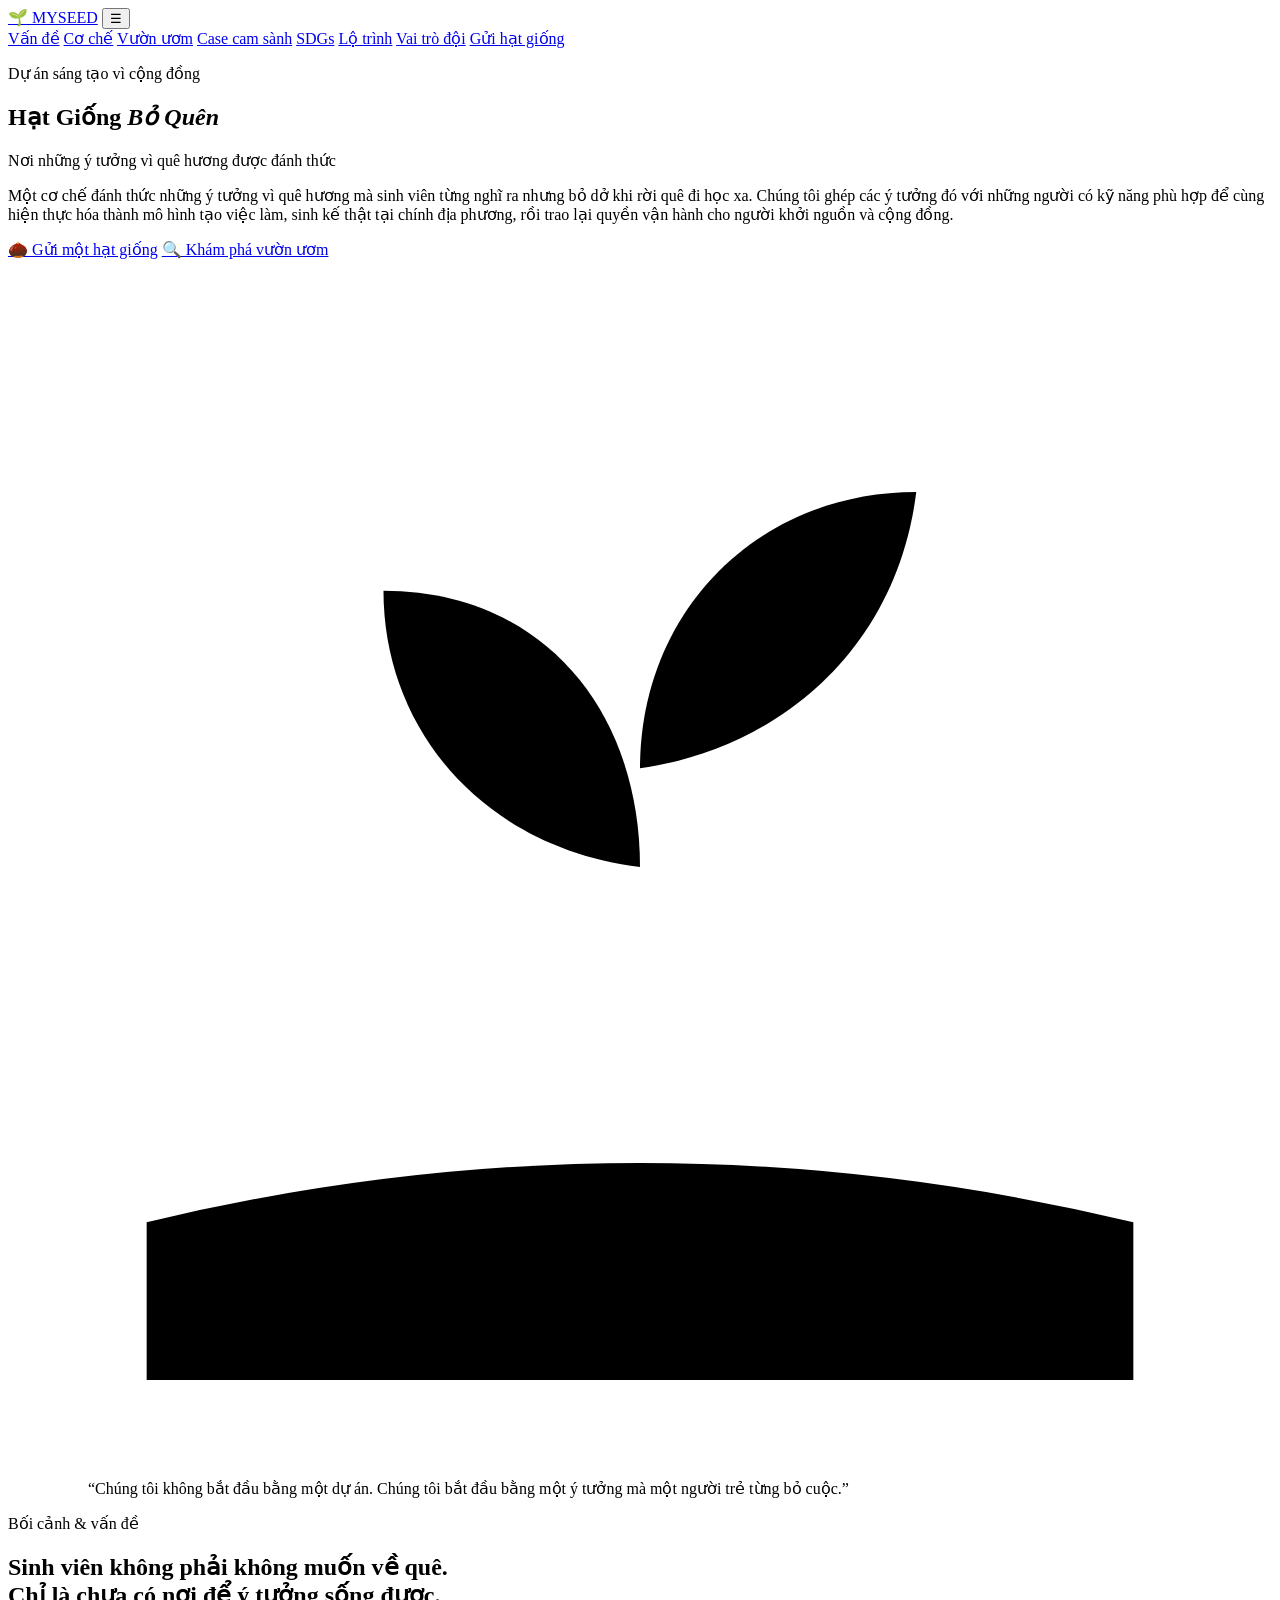
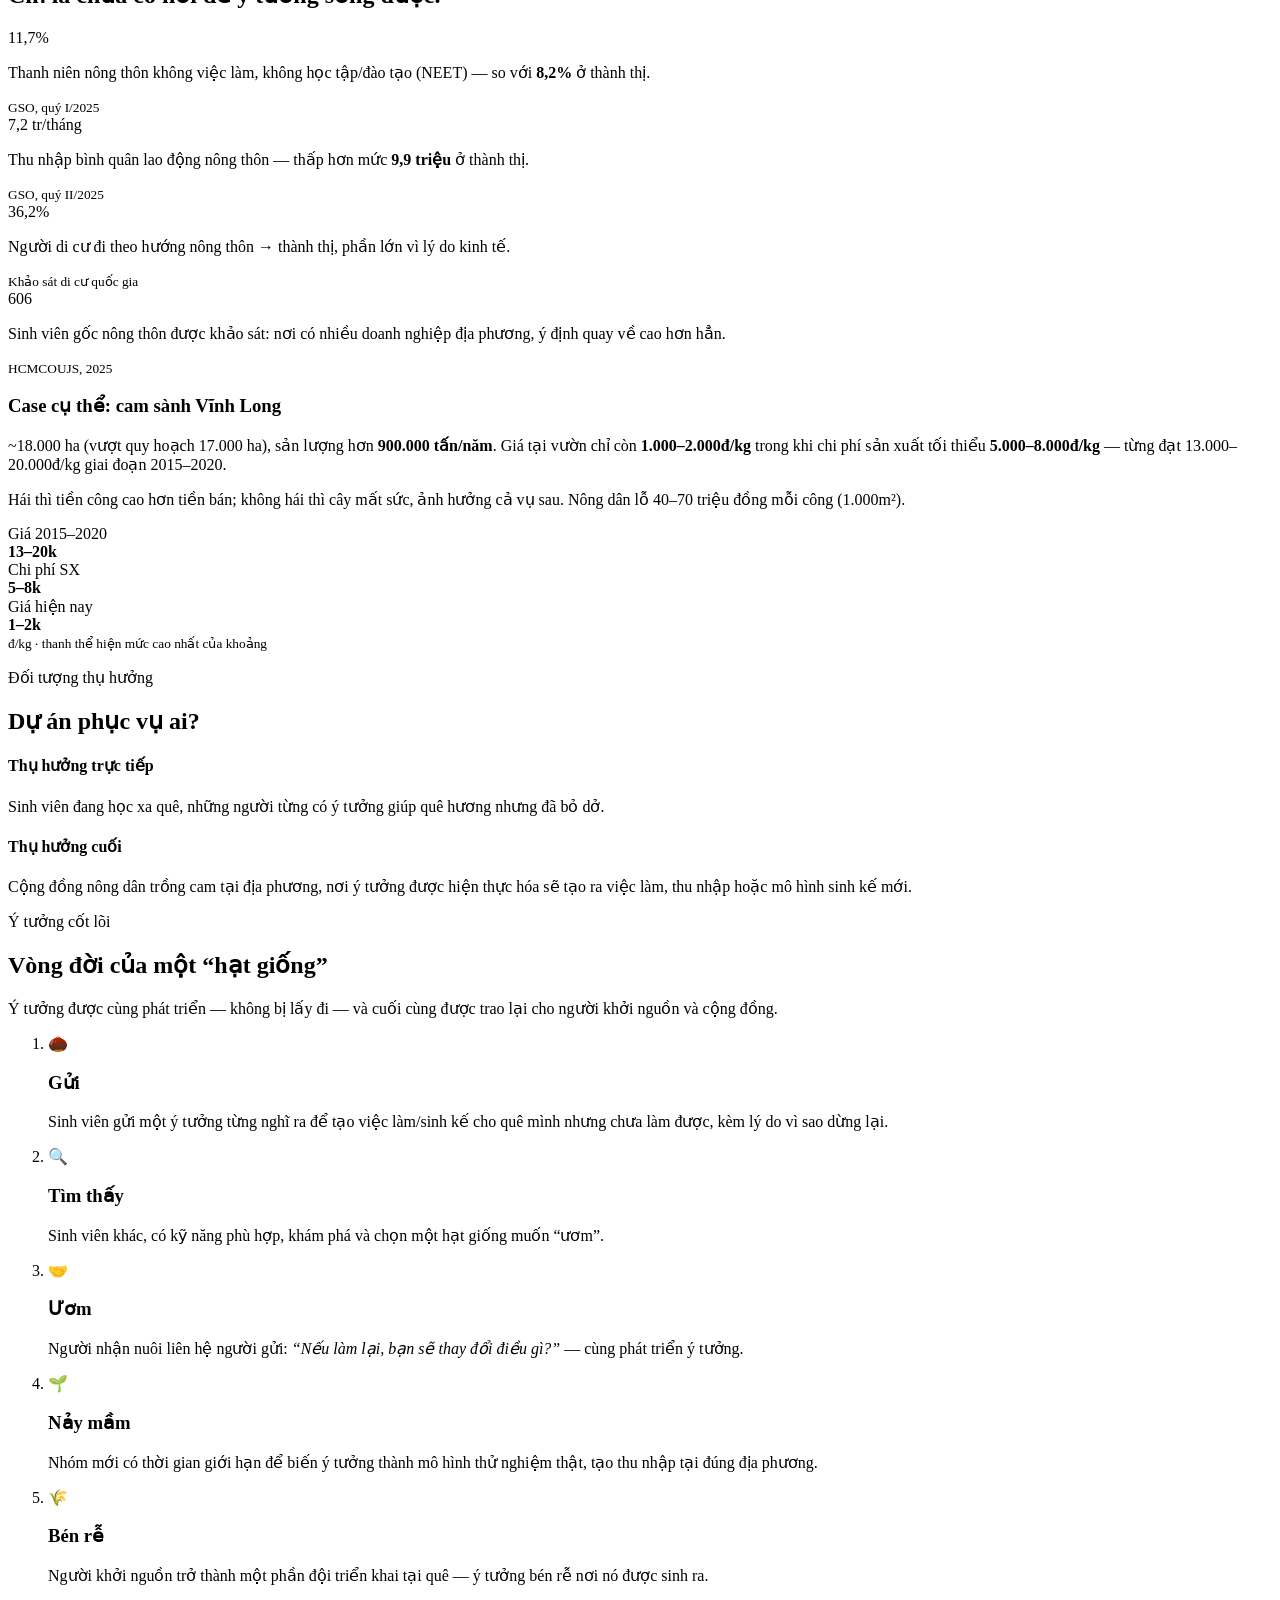
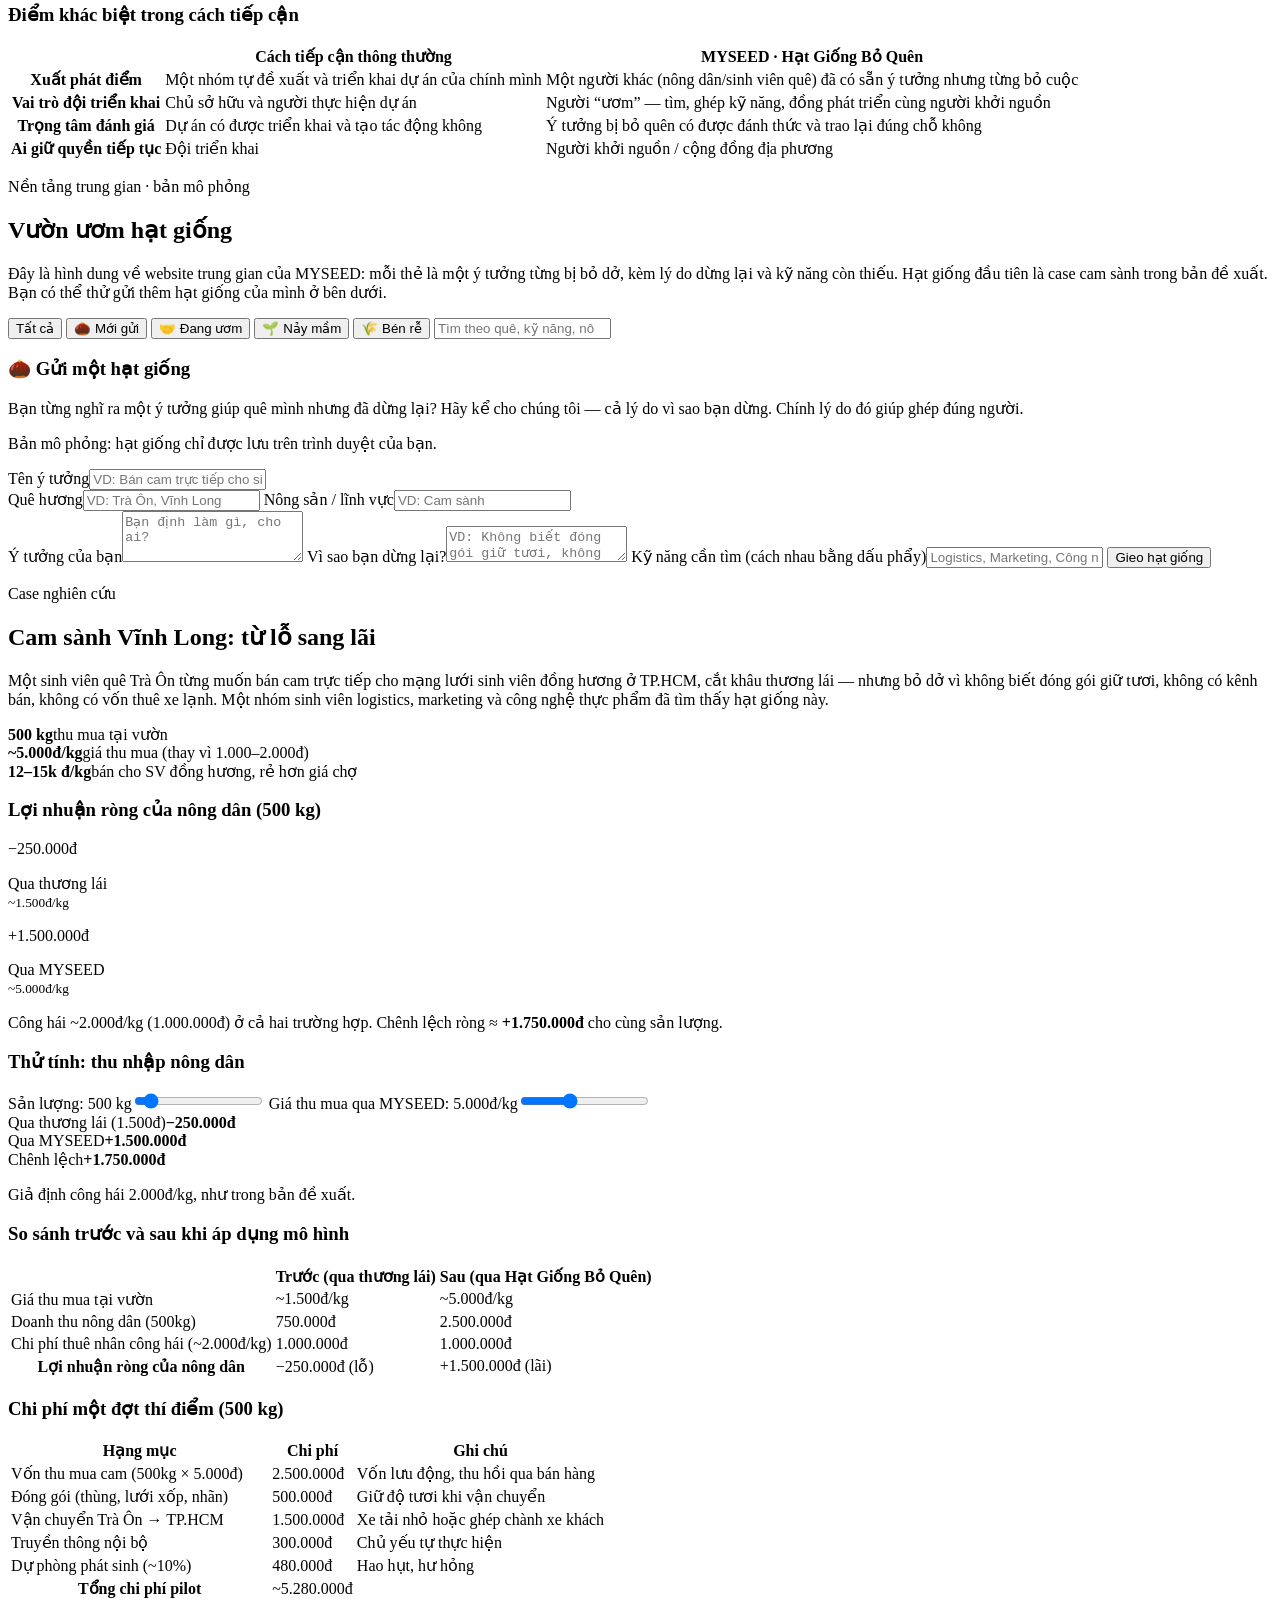
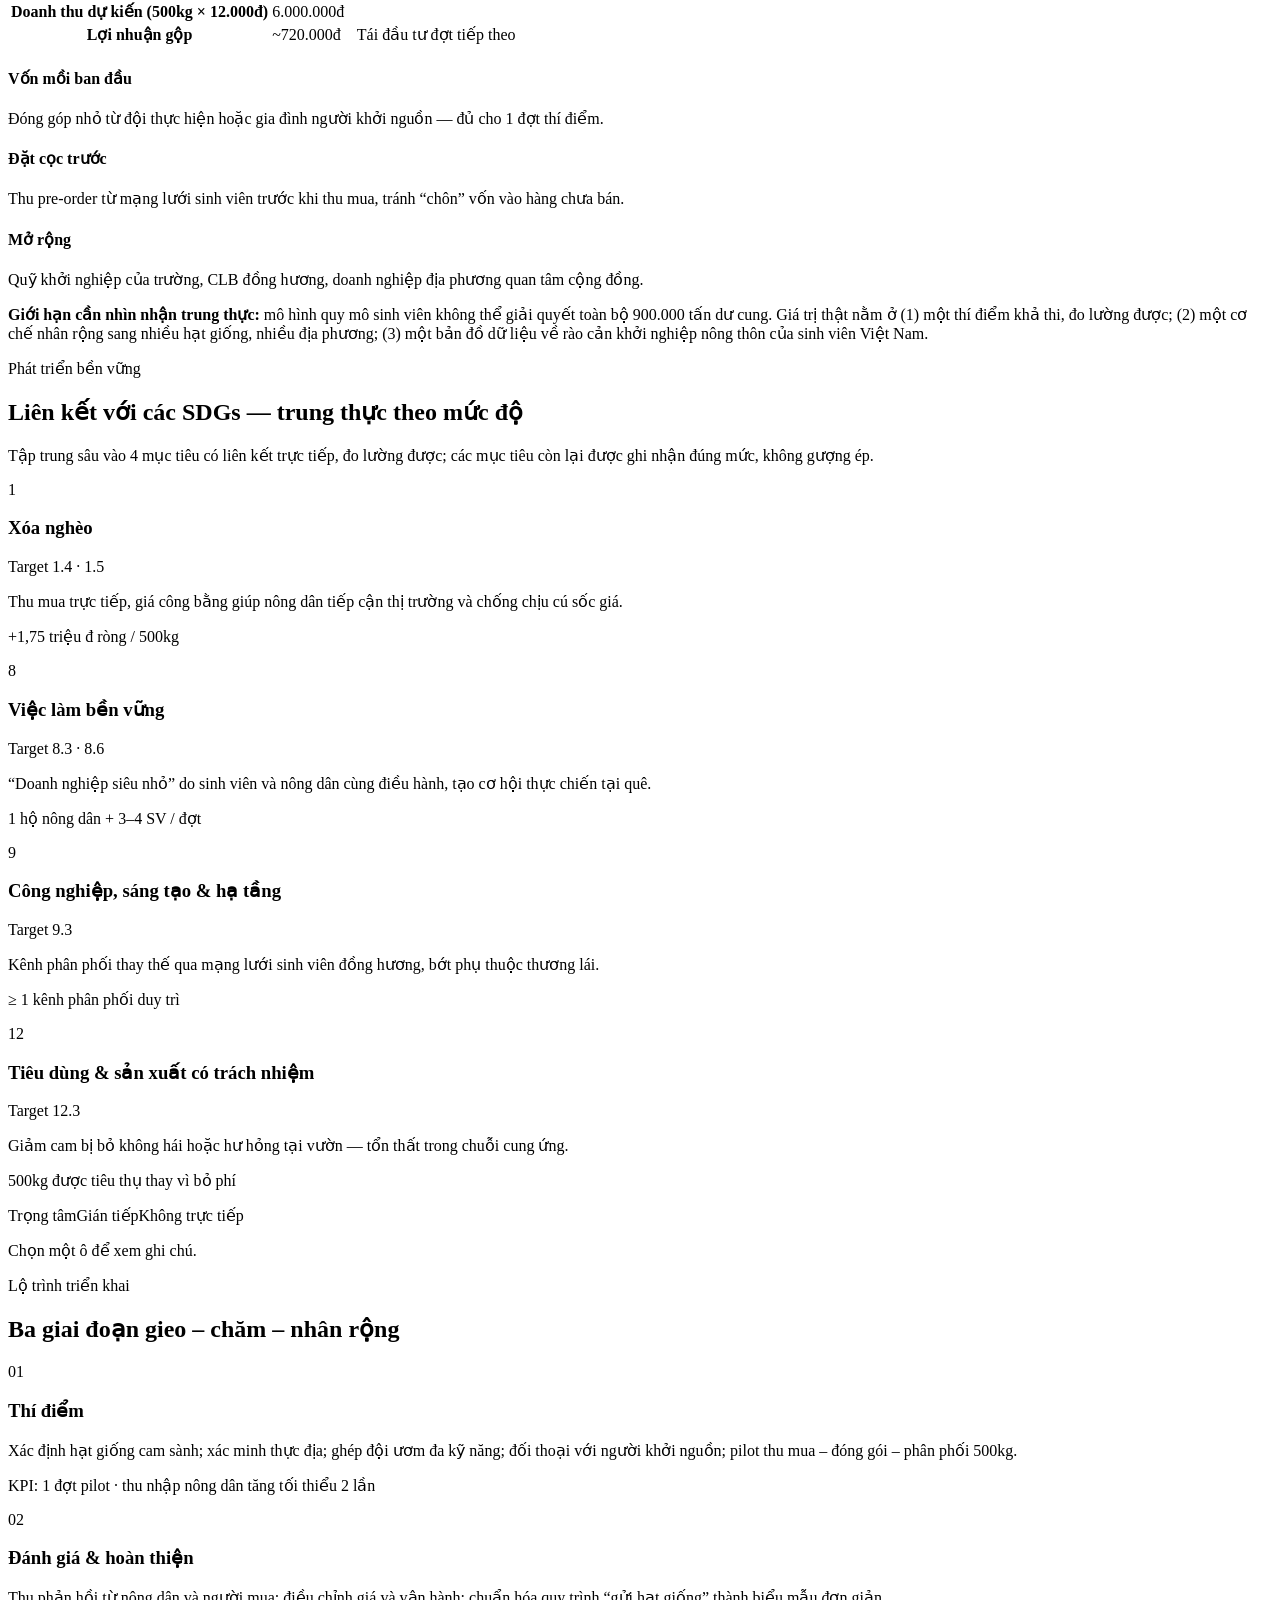
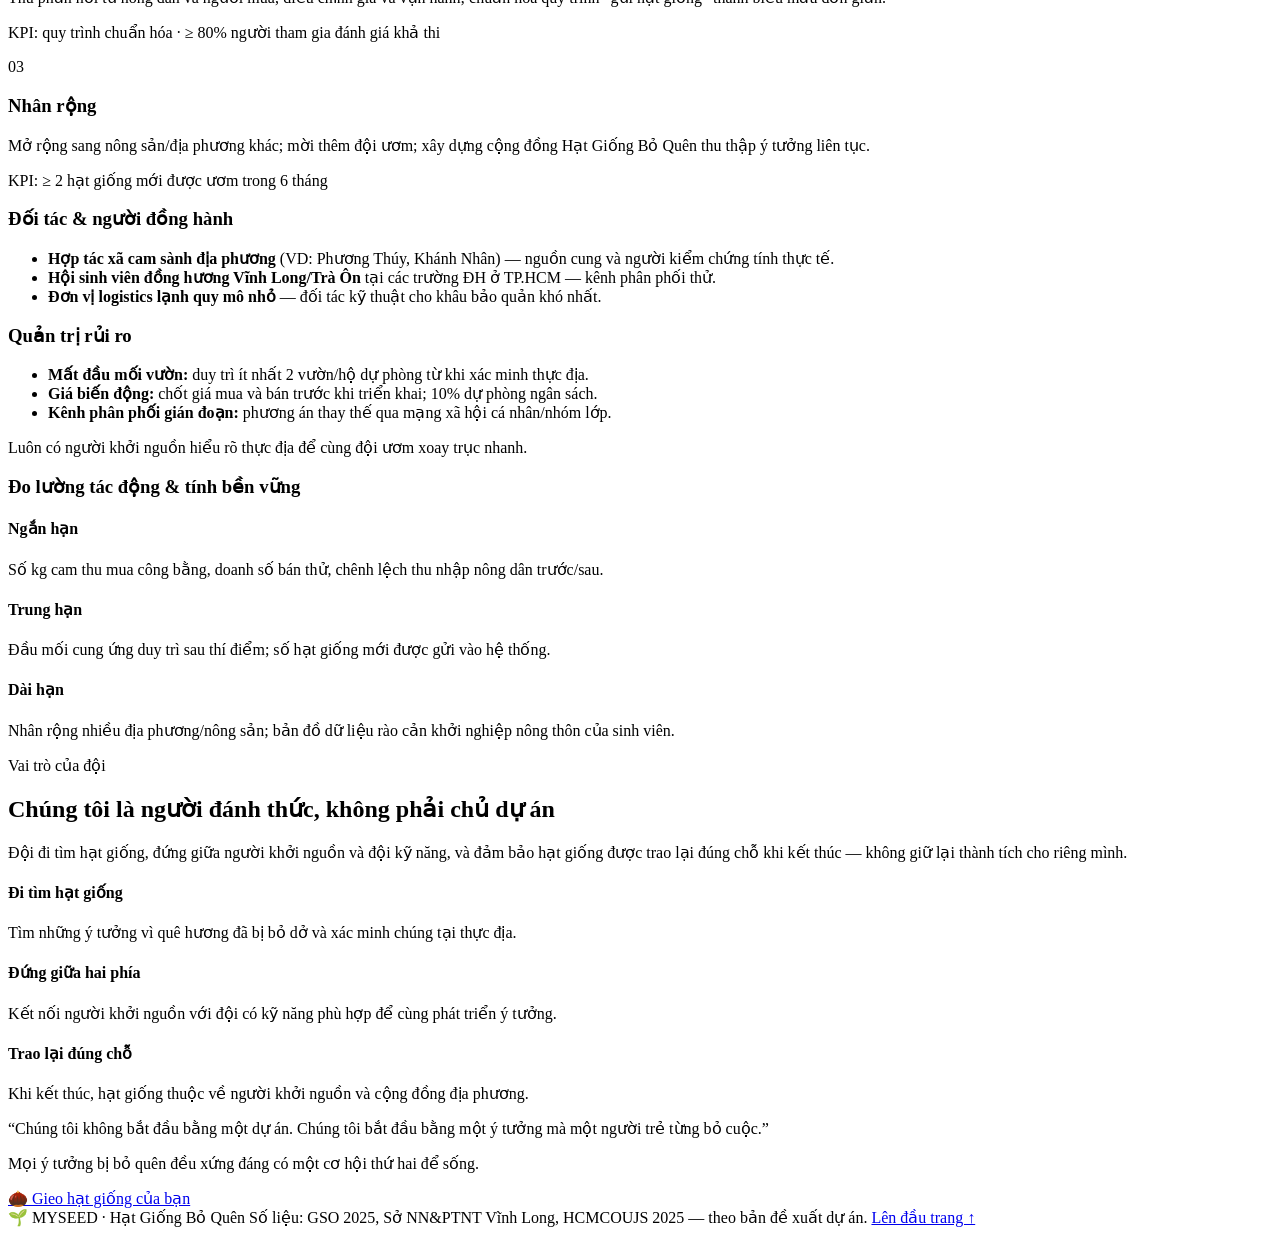
==== index.html @ 194cfb0e "Add files via upload" ====
<!doctype html>
<html lang="vi">
<head>
  <meta charset="utf-8">
  <meta name="viewport" content="width=device-width, initial-scale=1">
  <title>MYSEED · Hạt Giống Bỏ Quên</title>
  <meta name="description" content="MYSEED – Hạt Giống Bỏ Quên: nơi những ý tưởng vì quê hương bị bỏ dở được đánh thức, ghép với người có kỹ năng phù hợp và trao lại cho cộng đồng địa phương.">
  <meta property="og:title" content="MYSEED · Hạt Giống Bỏ Quên">
  <meta property="og:description" content="Nơi những ý tưởng vì quê hương được đánh thức.">
  <link rel="icon" href="data:image/svg+xml,<svg xmlns='http://www.w3.org/2000/svg' viewBox='0 0 100 100'><text y='.9em' font-size='90'>🌱</text></svg>">
  <link rel="preconnect" href="https://fonts.googleapis.com">
  <link rel="preconnect" href="https://fonts.gstatic.com" crossorigin>
  <link href="https://fonts.googleapis.com/css2?family=Be+Vietnam+Pro:wght@400;500;600;700&family=Lora:ital,wght@0,500;0,600;0,700;1,500&display=swap" rel="stylesheet">
  <link rel="stylesheet" href="assets/style.css">
</head>
<body>

<header class="nav" id="top">
  <div class="wrap nav-inner">
    <a class="brand" href="#top"><span class="brand-mark">🌱</span> MYSEED</a>
    <button class="nav-toggle" aria-label="Mở menu" aria-expanded="false">☰</button>
    <nav class="nav-links">
      <a href="#van-de">Vấn đề</a>
      <a href="#co-che">Cơ chế</a>
      <a href="#vuon-uom">Vườn ươm</a>
      <a href="#cam-sanh">Case cam sành</a>
      <a href="#sdgs">SDGs</a>
      <a href="#lo-trinh">Lộ trình</a>
      <a href="#doi-ngu">Vai trò đội</a>
      <a class="btn btn-sm" href="#gui-hat">Gửi hạt giống</a>
    </nav>
  </div>
</header>

<main>

<!-- HERO -->
<section class="hero">
  <div class="wrap hero-grid">
    <div>
      <p class="eyebrow">Dự án sáng tạo vì cộng đồng</p>
      <h1>Hạt Giống <em>Bỏ Quên</em></h1>
      <p class="tagline">Nơi những ý tưởng vì quê hương được đánh thức</p>
      <p class="lead">Một cơ chế đánh thức những ý tưởng vì quê hương mà sinh viên từng nghĩ ra nhưng bỏ dở khi rời quê đi học xa. Chúng tôi ghép các ý tưởng đó với những người có kỹ năng phù hợp để cùng hiện thực hóa thành mô hình tạo việc làm, sinh kế thật tại chính địa phương, rồi trao lại quyền vận hành cho người khởi nguồn và cộng đồng.</p>
      <div class="hero-cta">
        <a class="btn" href="#gui-hat">🌰 Gửi một hạt giống</a>
        <a class="btn btn-ghost" href="#vuon-uom">🔍 Khám phá vườn ươm</a>
      </div>
    </div>
    <figure class="hero-quote">
      <div class="sprout" aria-hidden="true">
        <svg viewBox="0 0 120 120"><path class="soil" d="M10 96 Q60 84 110 96 L110 112 L10 112Z"/><path class="stem" d="M60 94 C60 70 60 58 60 46"/><path class="leaf" d="M60 60 C44 58 34 46 34 32 C50 32 60 44 60 60Z"/><path class="leaf" d="M60 50 C74 48 86 38 88 22 C72 22 60 34 60 50Z"/><circle class="seed" cx="60" cy="100" r="5"/></svg>
      </div>
      <blockquote>“Chúng tôi không bắt đầu bằng một dự án. Chúng tôi bắt đầu bằng một ý tưởng mà một người trẻ từng bỏ cuộc.”</blockquote>
    </figure>
  </div>
</section>

<!-- PROBLEM -->
<section id="van-de" class="section">
  <div class="wrap">
    <p class="eyebrow">Bối cảnh & vấn đề</p>
    <h2>Sinh viên không phải không muốn về quê.<br>Chỉ là chưa có nơi để ý tưởng sống được.</h2>
    <div class="stats">
      <article class="stat">
        <div class="stat-num">11,7%</div>
        <p>Thanh niên nông thôn không việc làm, không học tập/đào tạo (NEET) — so với <b>8,2%</b> ở thành thị.</p>
        <small>GSO, quý I/2025</small>
      </article>
      <article class="stat">
        <div class="stat-num">7,2<span> tr/tháng</span></div>
        <p>Thu nhập bình quân lao động nông thôn — thấp hơn mức <b>9,9 triệu</b> ở thành thị.</p>
        <small>GSO, quý II/2025</small>
      </article>
      <article class="stat">
        <div class="stat-num">36,2%</div>
        <p>Người di cư đi theo hướng nông thôn → thành thị, phần lớn vì lý do kinh tế.</p>
        <small>Khảo sát di cư quốc gia</small>
      </article>
      <article class="stat">
        <div class="stat-num">606</div>
        <p>Sinh viên gốc nông thôn được khảo sát: nơi có nhiều doanh nghiệp địa phương, ý định quay về cao hơn hẳn.</p>
        <small>HCMCOUJS, 2025</small>
      </article>
    </div>

    <div class="callout">
      <div>
        <h3>Case cụ thể: cam sành Vĩnh Long</h3>
        <p>~18.000 ha (vượt quy hoạch 17.000 ha), sản lượng hơn <b>900.000 tấn/năm</b>. Giá tại vườn chỉ còn <b>1.000–2.000đ/kg</b> trong khi chi phí sản xuất tối thiểu <b>5.000–8.000đ/kg</b> — từng đạt 13.000–20.000đ/kg giai đoạn 2015–2020.</p>
        <p class="muted">Hái thì tiền công cao hơn tiền bán; không hái thì cây mất sức, ảnh hưởng cả vụ sau. Nông dân lỗ 40–70 triệu đồng mỗi công (1.000m²).</p>
      </div>
      <div class="price-bars" aria-label="So sánh giá bán và chi phí sản xuất cam sành">
        <div class="pb-row"><span>Giá 2015–2020</span><div class="pb-track"><i style="--w:100%" class="pb-good"></i></div><b>13–20k</b></div>
        <div class="pb-row"><span>Chi phí SX</span><div class="pb-track"><i style="--w:40%" class="pb-mid"></i></div><b>5–8k</b></div>
        <div class="pb-row"><span>Giá hiện nay</span><div class="pb-track"><i style="--w:10%" class="pb-bad"></i></div><b>1–2k</b></div>
        <small>đ/kg · thanh thể hiện mức cao nhất của khoảng</small>
      </div>
    </div>
  </div>
</section>

<!-- BENEFICIARIES -->
<section id="doi-tuong" class="section section-tight">
  <div class="wrap">
    <p class="eyebrow">Đối tượng thụ hưởng</p>
    <h2>Dự án phục vụ ai?</h2>
    <div class="two">
      <div class="mini"><h4>Thụ hưởng trực tiếp</h4><p>Sinh viên đang học xa quê, những người từng có ý tưởng giúp quê hương nhưng đã bỏ dở.</p></div>
      <div class="mini"><h4>Thụ hưởng cuối</h4><p>Cộng đồng nông dân trồng cam tại địa phương, nơi ý tưởng được hiện thực hóa sẽ tạo ra việc làm, thu nhập hoặc mô hình sinh kế mới.</p></div>
    </div>
  </div>
</section>

<!-- MECHANISM -->
<section id="co-che" class="section section-alt">
  <div class="wrap">
    <p class="eyebrow">Ý tưởng cốt lõi</p>
    <h2>Vòng đời của một “hạt giống”</h2>
    <p class="section-lead">Ý tưởng được cùng phát triển — không bị lấy đi — và cuối cùng được trao lại cho người khởi nguồn và cộng đồng.</p>
    <ol class="steps">
      <li><span class="step-ico">🌰</span><h3>Gửi</h3><p>Sinh viên gửi một ý tưởng từng nghĩ ra để tạo việc làm/sinh kế cho quê mình nhưng chưa làm được, kèm lý do vì sao dừng lại.</p></li>
      <li><span class="step-ico">🔍</span><h3>Tìm thấy</h3><p>Sinh viên khác, có kỹ năng phù hợp, khám phá và chọn một hạt giống muốn “ươm”.</p></li>
      <li><span class="step-ico">🤝</span><h3>Ươm</h3><p>Người nhận nuôi liên hệ người gửi: <i>“Nếu làm lại, bạn sẽ thay đổi điều gì?”</i> — cùng phát triển ý tưởng.</p></li>
      <li><span class="step-ico">🌱</span><h3>Nảy mầm</h3><p>Nhóm mới có thời gian giới hạn để biến ý tưởng thành mô hình thử nghiệm thật, tạo thu nhập tại đúng địa phương.</p></li>
      <li><span class="step-ico">🌾</span><h3>Bén rễ</h3><p>Người khởi nguồn trở thành một phần đội triển khai tại quê — ý tưởng bén rễ nơi nó được sinh ra.</p></li>
    </ol>

    <h3 class="sub">Điểm khác biệt trong cách tiếp cận</h3>
    <div class="table-wrap">
      <table class="compare">
        <thead><tr><th></th><th>Cách tiếp cận thông thường</th><th class="hl">MYSEED · Hạt Giống Bỏ Quên</th></tr></thead>
        <tbody>
          <tr><th>Xuất phát điểm</th><td>Một nhóm tự đề xuất và triển khai dự án của chính mình</td><td class="hl">Một người khác (nông dân/sinh viên quê) đã có sẵn ý tưởng nhưng từng bỏ cuộc</td></tr>
          <tr><th>Vai trò đội triển khai</th><td>Chủ sở hữu và người thực hiện dự án</td><td class="hl">Người “ươm” — tìm, ghép kỹ năng, đồng phát triển cùng người khởi nguồn</td></tr>
          <tr><th>Trọng tâm đánh giá</th><td>Dự án có được triển khai và tạo tác động không</td><td class="hl">Ý tưởng bị bỏ quên có được đánh thức và trao lại đúng chỗ không</td></tr>
          <tr><th>Ai giữ quyền tiếp tục</th><td>Đội triển khai</td><td class="hl">Người khởi nguồn / cộng đồng địa phương</td></tr>
        </tbody>
      </table>
    </div>
  </div>
</section>

<!-- SEED GARDEN (platform demo) -->
<section id="vuon-uom" class="section">
  <div class="wrap">
    <p class="eyebrow">Nền tảng trung gian · bản mô phỏng</p>
    <h2>Vườn ươm hạt giống</h2>
    <p class="section-lead">Đây là hình dung về website trung gian của MYSEED: mỗi thẻ là một ý tưởng từng bị bỏ dở, kèm lý do dừng lại và kỹ năng còn thiếu. Hạt giống đầu tiên là case cam sành trong bản đề xuất. Bạn có thể thử gửi thêm hạt giống của mình ở bên dưới.</p>

    <div class="filters" role="group" aria-label="Lọc theo giai đoạn">
      <button class="chip is-on" data-filter="all">Tất cả</button>
      <button class="chip" data-filter="gui">🌰 Mới gửi</button>
      <button class="chip" data-filter="uom">🤝 Đang ươm</button>
      <button class="chip" data-filter="nay-mam">🌱 Nảy mầm</button>
      <button class="chip" data-filter="ben-re">🌾 Bén rễ</button>
      <input class="search" type="search" placeholder="Tìm theo quê, kỹ năng, nông sản…" aria-label="Tìm hạt giống">
    </div>

    <div class="seed-grid" id="seedGrid" aria-live="polite"></div>
    <p class="empty" id="seedEmpty" hidden>Chưa có hạt giống nào khớp bộ lọc.</p>

    <div id="gui-hat" class="submit">
      <div class="submit-intro">
        <h3>🌰 Gửi một hạt giống</h3>
        <p>Bạn từng nghĩ ra một ý tưởng giúp quê mình nhưng đã dừng lại? Hãy kể cho chúng tôi — cả lý do vì sao bạn dừng. Chính lý do đó giúp ghép đúng người.</p>
        <p class="muted small">Bản mô phỏng: hạt giống chỉ được lưu trên trình duyệt của bạn.</p>
      </div>
      <form id="seedForm" class="form">
        <label>Tên ý tưởng<input name="title" required maxlength="80" placeholder="VD: Bán cam trực tiếp cho sinh viên đồng hương"></label>
        <div class="form-row">
          <label>Quê hương<input name="place" required maxlength="40" placeholder="VD: Trà Ôn, Vĩnh Long"></label>
          <label>Nông sản / lĩnh vực<input name="topic" maxlength="40" placeholder="VD: Cam sành"></label>
        </div>
        <label>Ý tưởng của bạn<textarea name="idea" required rows="3" maxlength="400" placeholder="Bạn định làm gì, cho ai?"></textarea></label>
        <label>Vì sao bạn dừng lại?<textarea name="why" required rows="2" maxlength="300" placeholder="VD: Không biết đóng gói giữ tươi, không có vốn thuê xe lạnh…"></textarea></label>
        <label>Kỹ năng cần tìm <span class="muted">(cách nhau bằng dấu phẩy)</span><input name="skills" maxlength="100" placeholder="Logistics, Marketing, Công nghệ thực phẩm"></label>
        <button class="btn" type="submit">Gieo hạt giống</button>
        <p class="form-msg" id="formMsg" role="status"></p>
      </form>
    </div>
  </div>
</section>

<!-- CASE STUDY -->
<section id="cam-sanh" class="section section-alt">
  <div class="wrap">
    <p class="eyebrow">Case nghiên cứu</p>
    <h2>Cam sành Vĩnh Long: từ lỗ sang lãi</h2>
    <p class="section-lead">Một sinh viên quê Trà Ôn từng muốn bán cam trực tiếp cho mạng lưới sinh viên đồng hương ở TP.HCM, cắt khâu thương lái — nhưng bỏ dở vì không biết đóng gói giữ tươi, không có kênh bán, không có vốn thuê xe lạnh. Một nhóm sinh viên logistics, marketing và công nghệ thực phẩm đã tìm thấy hạt giống này.</p>

    <div class="pilot-facts">
      <div><b>500 kg</b><span>thu mua tại vườn</span></div>
      <div><b>~5.000đ/kg</b><span>giá thu mua (thay vì 1.000–2.000đ)</span></div>
      <div><b>12–15k đ/kg</b><span>bán cho SV đồng hương, rẻ hơn giá chợ</span></div>
    </div>

    <div class="case-grid">
      <div class="card">
        <h3>Lợi nhuận ròng của nông dân (500 kg)</h3>
        <div class="bb">
          <div class="bb-col"><div class="bb-bar neg" style="--h:20%"><span>−250.000đ</span></div><p>Qua thương lái<br><small>~1.500đ/kg</small></p></div>
          <div class="bb-col"><div class="bb-bar pos" style="--h:82%"><span>+1.500.000đ</span></div><p>Qua MYSEED<br><small>~5.000đ/kg</small></p></div>
        </div>
        <p class="muted small">Công hái ~2.000đ/kg (1.000.000đ) ở cả hai trường hợp. Chênh lệch ròng ≈ <b>+1.750.000đ</b> cho cùng sản lượng.</p>
      </div>

      <div class="card calc">
        <h3>Thử tính: thu nhập nông dân</h3>
        <label><span>Sản lượng: <output id="kgOut">500</output> kg</span><input type="range" id="kg" min="100" max="5000" step="100" value="500"></label>
        <label><span>Giá thu mua qua MYSEED: <output id="priceOut">5.000</output>đ/kg</span><input type="range" id="price" min="2000" max="10000" step="500" value="5000"></label>
        <div class="calc-out">
          <div><span>Qua thương lái (1.500đ)</span><b id="resBefore">−250.000đ</b></div>
          <div><span>Qua MYSEED</span><b id="resAfter">+1.500.000đ</b></div>
          <div class="calc-diff"><span>Chênh lệch</span><b id="resDiff">+1.750.000đ</b></div>
        </div>
        <p class="muted small">Giả định công hái 2.000đ/kg, như trong bản đề xuất.</p>
      </div>
    </div>

    <h3 class="sub">So sánh trước và sau khi áp dụng mô hình</h3>
    <div class="table-wrap">
      <table class="costs">
        <thead><tr><th></th><th class="num">Trước (qua thương lái)</th><th class="num">Sau (qua Hạt Giống Bỏ Quên)</th></tr></thead>
        <tbody>
          <tr><td>Giá thu mua tại vườn</td><td class="num">~1.500đ/kg</td><td class="num">~5.000đ/kg</td></tr>
          <tr><td>Doanh thu nông dân (500kg)</td><td class="num">750.000đ</td><td class="num">2.500.000đ</td></tr>
          <tr><td>Chi phí thuê nhân công hái (~2.000đ/kg)</td><td class="num">1.000.000đ</td><td class="num">1.000.000đ</td></tr>
        </tbody>
        <tfoot><tr class="profit"><th>Lợi nhuận ròng của nông dân</th><td class="num neg-txt">−250.000đ (lỗ)</td><td class="num">+1.500.000đ (lãi)</td></tr></tfoot>
      </table>
    </div>

    <h3 class="sub">Chi phí một đợt thí điểm (500 kg)</h3>
    <div class="table-wrap">
      <table class="costs">
        <thead><tr><th>Hạng mục</th><th class="num">Chi phí</th><th>Ghi chú</th></tr></thead>
        <tbody>
          <tr><td>Vốn thu mua cam (500kg × 5.000đ)</td><td class="num">2.500.000đ</td><td>Vốn lưu động, thu hồi qua bán hàng</td></tr>
          <tr><td>Đóng gói (thùng, lưới xốp, nhãn)</td><td class="num">500.000đ</td><td>Giữ độ tươi khi vận chuyển</td></tr>
          <tr><td>Vận chuyển Trà Ôn → TP.HCM</td><td class="num">1.500.000đ</td><td>Xe tải nhỏ hoặc ghép chành xe khách</td></tr>
          <tr><td>Truyền thông nội bộ</td><td class="num">300.000đ</td><td>Chủ yếu tự thực hiện</td></tr>
          <tr><td>Dự phòng phát sinh (~10%)</td><td class="num">480.000đ</td><td>Hao hụt, hư hỏng</td></tr>
        </tbody>
        <tfoot>
          <tr><th>Tổng chi phí pilot</th><td class="num">~5.280.000đ</td><td></td></tr>
          <tr><th>Doanh thu dự kiến (500kg × 12.000đ)</th><td class="num">6.000.000đ</td><td></td></tr>
          <tr class="profit"><th>Lợi nhuận gộp</th><td class="num">~720.000đ</td><td>Tái đầu tư đợt tiếp theo</td></tr>
        </tfoot>
      </table>
    </div>

    <div class="three">
      <div class="mini"><h4>Vốn mồi ban đầu</h4><p>Đóng góp nhỏ từ đội thực hiện hoặc gia đình người khởi nguồn — đủ cho 1 đợt thí điểm.</p></div>
      <div class="mini"><h4>Đặt cọc trước</h4><p>Thu pre-order từ mạng lưới sinh viên trước khi thu mua, tránh “chôn” vốn vào hàng chưa bán.</p></div>
      <div class="mini"><h4>Mở rộng</h4><p>Quỹ khởi nghiệp của trường, CLB đồng hương, doanh nghiệp địa phương quan tâm cộng đồng.</p></div>
    </div>

    <p class="honest"><b>Giới hạn cần nhìn nhận trung thực:</b> mô hình quy mô sinh viên không thể giải quyết toàn bộ 900.000 tấn dư cung. Giá trị thật nằm ở (1) một thí điểm khả thi, đo lường được; (2) một cơ chế nhân rộng sang nhiều hạt giống, nhiều địa phương; (3) một bản đồ dữ liệu về rào cản khởi nghiệp nông thôn của sinh viên Việt Nam.</p>
  </div>
</section>

<!-- SDGs -->
<section id="sdgs" class="section">
  <div class="wrap">
    <p class="eyebrow">Phát triển bền vững</p>
    <h2>Liên kết với các SDGs — trung thực theo mức độ</h2>
    <p class="section-lead">Tập trung sâu vào 4 mục tiêu có liên kết trực tiếp, đo lường được; các mục tiêu còn lại được ghi nhận đúng mức, không gượng ép.</p>
    <div class="sdg-core">
      <article class="sdg-card" style="--c:#e5243b"><span class="sdg-no">1</span><h3>Xóa nghèo</h3><p class="tgt">Target 1.4 · 1.5</p><p>Thu mua trực tiếp, giá công bằng giúp nông dân tiếp cận thị trường và chống chịu cú sốc giá.</p><p class="kpi">+1,75 triệu đ ròng / 500kg</p></article>
      <article class="sdg-card" style="--c:#a21942"><span class="sdg-no">8</span><h3>Việc làm bền vững</h3><p class="tgt">Target 8.3 · 8.6</p><p>“Doanh nghiệp siêu nhỏ” do sinh viên và nông dân cùng điều hành, tạo cơ hội thực chiến tại quê.</p><p class="kpi">1 hộ nông dân + 3–4 SV / đợt</p></article>
      <article class="sdg-card" style="--c:#fd6925"><span class="sdg-no">9</span><h3>Công nghiệp, sáng tạo & hạ tầng</h3><p class="tgt">Target 9.3</p><p>Kênh phân phối thay thế qua mạng lưới sinh viên đồng hương, bớt phụ thuộc thương lái.</p><p class="kpi">≥ 1 kênh phân phối duy trì</p></article>
      <article class="sdg-card" style="--c:#bf8b2e"><span class="sdg-no">12</span><h3>Tiêu dùng & sản xuất có trách nhiệm</h3><p class="tgt">Target 12.3</p><p>Giảm cam bị bỏ không hái hoặc hư hỏng tại vườn — tổn thất trong chuỗi cung ứng.</p><p class="kpi">500kg được tiêu thụ thay vì bỏ phí</p></article>
    </div>
    <div class="sdg-legend"><span><i class="lv lv-core"></i>Trọng tâm</span><span><i class="lv lv-ind"></i>Gián tiếp</span><span><i class="lv lv-none"></i>Không trực tiếp</span></div>
    <div class="sdg-grid" id="sdgGrid"></div>
    <p class="sdg-note" id="sdgNote">Chọn một ô để xem ghi chú.</p>
  </div>
</section>

<!-- ROADMAP -->
<section id="lo-trinh" class="section section-alt">
  <div class="wrap">
    <p class="eyebrow">Lộ trình triển khai</p>
    <h2>Ba giai đoạn gieo – chăm – nhân rộng</h2>
    <div class="roadmap">
      <article class="phase"><span class="phase-no">01</span><h3>Thí điểm</h3><p>Xác định hạt giống cam sành; xác minh thực địa; ghép đội ươm đa kỹ năng; đối thoại với người khởi nguồn; pilot thu mua – đóng gói – phân phối 500kg.</p><p class="kpi">KPI: 1 đợt pilot · thu nhập nông dân tăng tối thiểu 2 lần</p></article>
      <article class="phase"><span class="phase-no">02</span><h3>Đánh giá & hoàn thiện</h3><p>Thu phản hồi từ nông dân và người mua; điều chỉnh giá và vận hành; chuẩn hóa quy trình “gửi hạt giống” thành biểu mẫu đơn giản.</p><p class="kpi">KPI: quy trình chuẩn hóa · ≥ 80% người tham gia đánh giá khả thi</p></article>
      <article class="phase"><span class="phase-no">03</span><h3>Nhân rộng</h3><p>Mở rộng sang nông sản/địa phương khác; mời thêm đội ươm; xây dựng cộng đồng Hạt Giống Bỏ Quên thu thập ý tưởng liên tục.</p><p class="kpi">KPI: ≥ 2 hạt giống mới được ươm trong 6 tháng</p></article>
    </div>

    <div class="two">
      <div>
        <h3 class="sub">Đối tác & người đồng hành</h3>
        <ul class="list">
          <li><b>Hợp tác xã cam sành địa phương</b> (VD: Phương Thúy, Khánh Nhân) — nguồn cung và người kiểm chứng tính thực tế.</li>
          <li><b>Hội sinh viên đồng hương Vĩnh Long/Trà Ôn</b> tại các trường ĐH ở TP.HCM — kênh phân phối thử.</li>
          <li><b>Đơn vị logistics lạnh quy mô nhỏ</b> — đối tác kỹ thuật cho khâu bảo quản khó nhất.</li>
        </ul>
      </div>
      <div>
        <h3 class="sub">Quản trị rủi ro</h3>
        <ul class="list">
          <li><b>Mất đầu mối vườn:</b> duy trì ít nhất 2 vườn/hộ dự phòng từ khi xác minh thực địa.</li>
          <li><b>Giá biến động:</b> chốt giá mua và bán trước khi triển khai; 10% dự phòng ngân sách.</li>
          <li><b>Kênh phân phối gián đoạn:</b> phương án thay thế qua mạng xã hội cá nhân/nhóm lớp.</li>
        </ul>
        <p class="muted small">Luôn có người khởi nguồn hiểu rõ thực địa để cùng đội ươm xoay trục nhanh.</p>
      </div>
    </div>

    <h3 class="sub">Đo lường tác động & tính bền vững</h3>
    <div class="three">
      <div class="mini"><h4>Ngắn hạn</h4><p>Số kg cam thu mua công bằng, doanh số bán thử, chênh lệch thu nhập nông dân trước/sau.</p></div>
      <div class="mini"><h4>Trung hạn</h4><p>Đầu mối cung ứng duy trì sau thí điểm; số hạt giống mới được gửi vào hệ thống.</p></div>
      <div class="mini"><h4>Dài hạn</h4><p>Nhân rộng nhiều địa phương/nông sản; bản đồ dữ liệu rào cản khởi nghiệp nông thôn của sinh viên.</p></div>
    </div>
  </div>
</section>

<!-- TEAM -->
<section id="doi-ngu" class="section">
  <div class="wrap">
    <p class="eyebrow">Vai trò của đội</p>
    <h2>Chúng tôi là người đánh thức, không phải chủ dự án</h2>
    <p class="section-lead">Đội đi tìm hạt giống, đứng giữa người khởi nguồn và đội kỹ năng, và đảm bảo hạt giống được trao lại đúng chỗ khi kết thúc — không giữ lại thành tích cho riêng mình.</p>
    <div class="three">
      <div class="mini"><h4>Đi tìm hạt giống</h4><p>Tìm những ý tưởng vì quê hương đã bị bỏ dở và xác minh chúng tại thực địa.</p></div>
      <div class="mini"><h4>Đứng giữa hai phía</h4><p>Kết nối người khởi nguồn với đội có kỹ năng phù hợp để cùng phát triển ý tưởng.</p></div>
      <div class="mini"><h4>Trao lại đúng chỗ</h4><p>Khi kết thúc, hạt giống thuộc về người khởi nguồn và cộng đồng địa phương.</p></div>
    </div>
  </div>
</section>

<section class="closing">
  <div class="wrap">
    <p class="closing-quote">“Chúng tôi không bắt đầu bằng một dự án. Chúng tôi bắt đầu bằng một ý tưởng mà một người trẻ từng bỏ cuộc.”</p>
    <p class="closing-sub">Mọi ý tưởng bị bỏ quên đều xứng đáng có một cơ hội thứ hai để sống.</p>
    <a class="btn btn-light" href="#gui-hat">🌰 Gieo hạt giống của bạn</a>
  </div>
</section>

</main>

<footer class="footer">
  <div class="wrap footer-inner">
    <span>🌱 MYSEED · Hạt Giống Bỏ Quên</span>
    <span class="muted">Số liệu: GSO 2025, Sở NN&PTNT Vĩnh Long, HCMCOUJS 2025 — theo bản đề xuất dự án.</span>
    <a href="#top">Lên đầu trang ↑</a>
  </div>
</footer>

<script src="assets/script.js"></script>
</body>
</html>
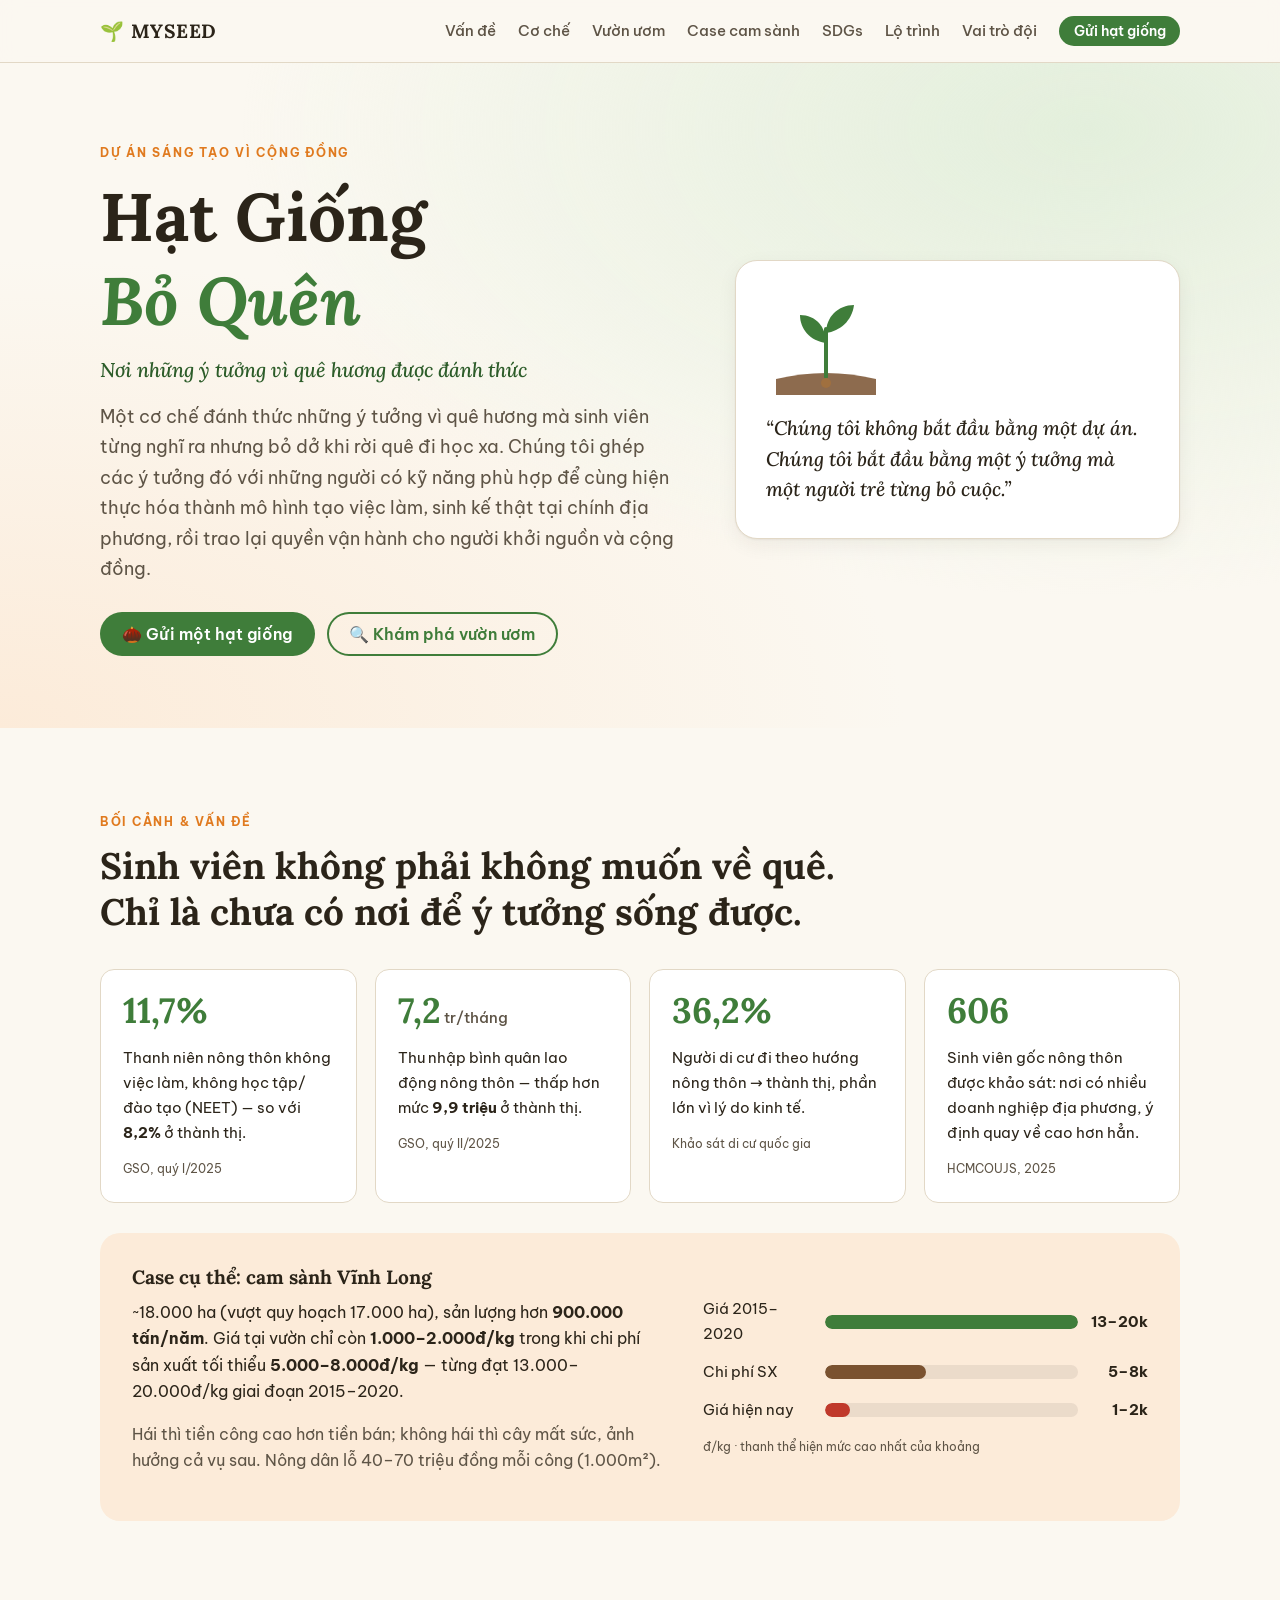
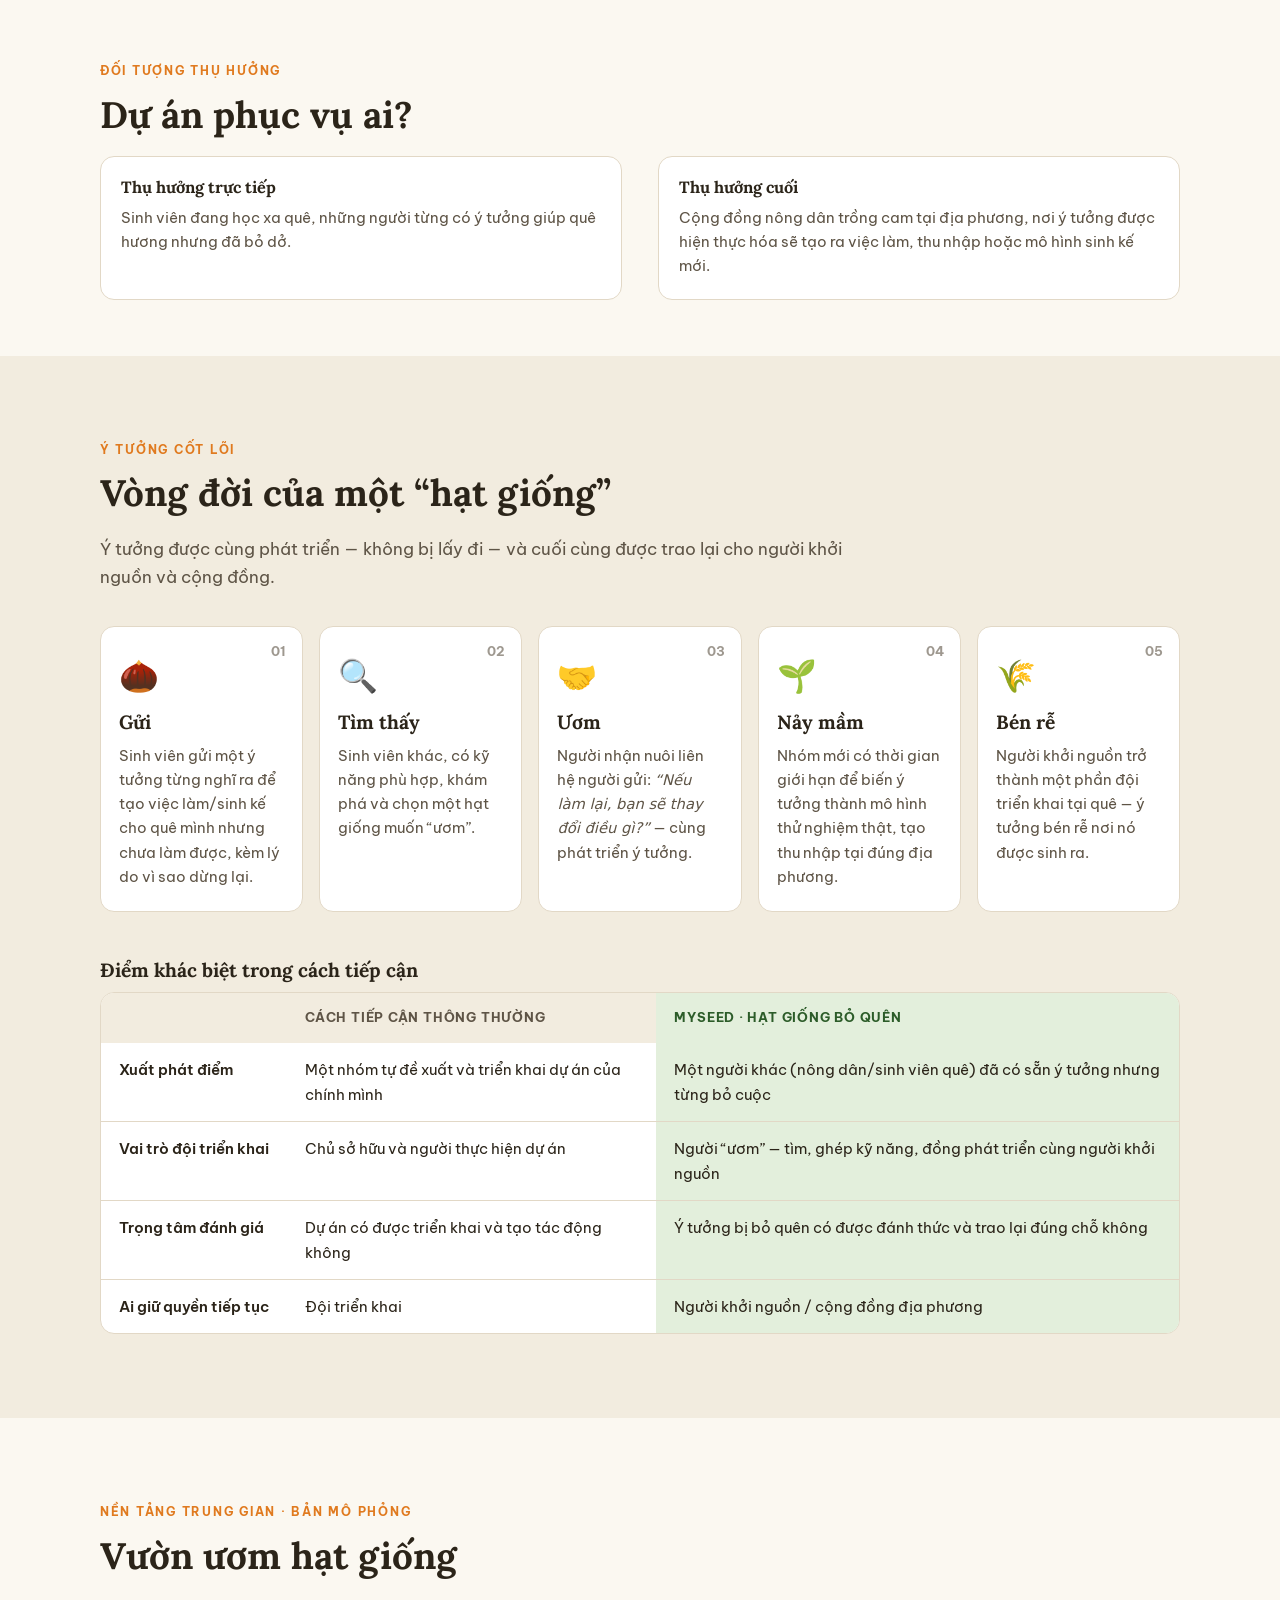
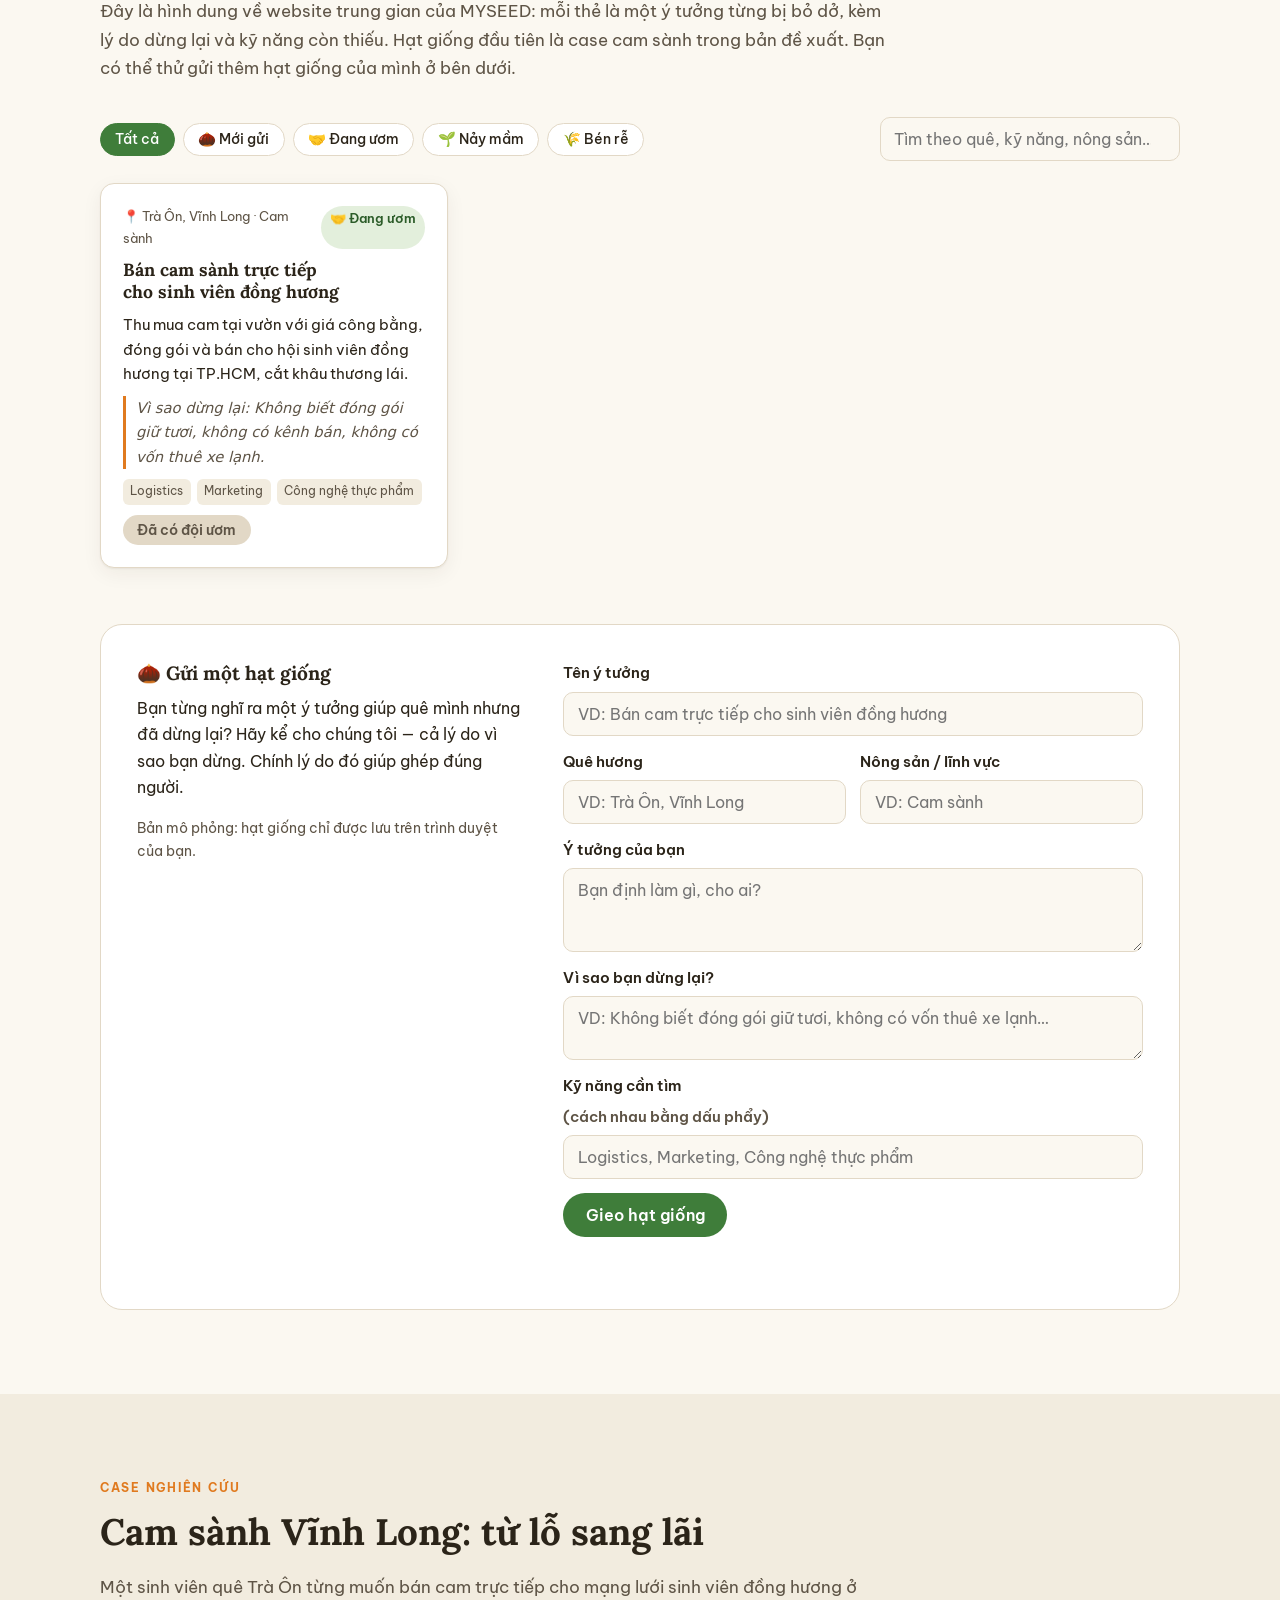
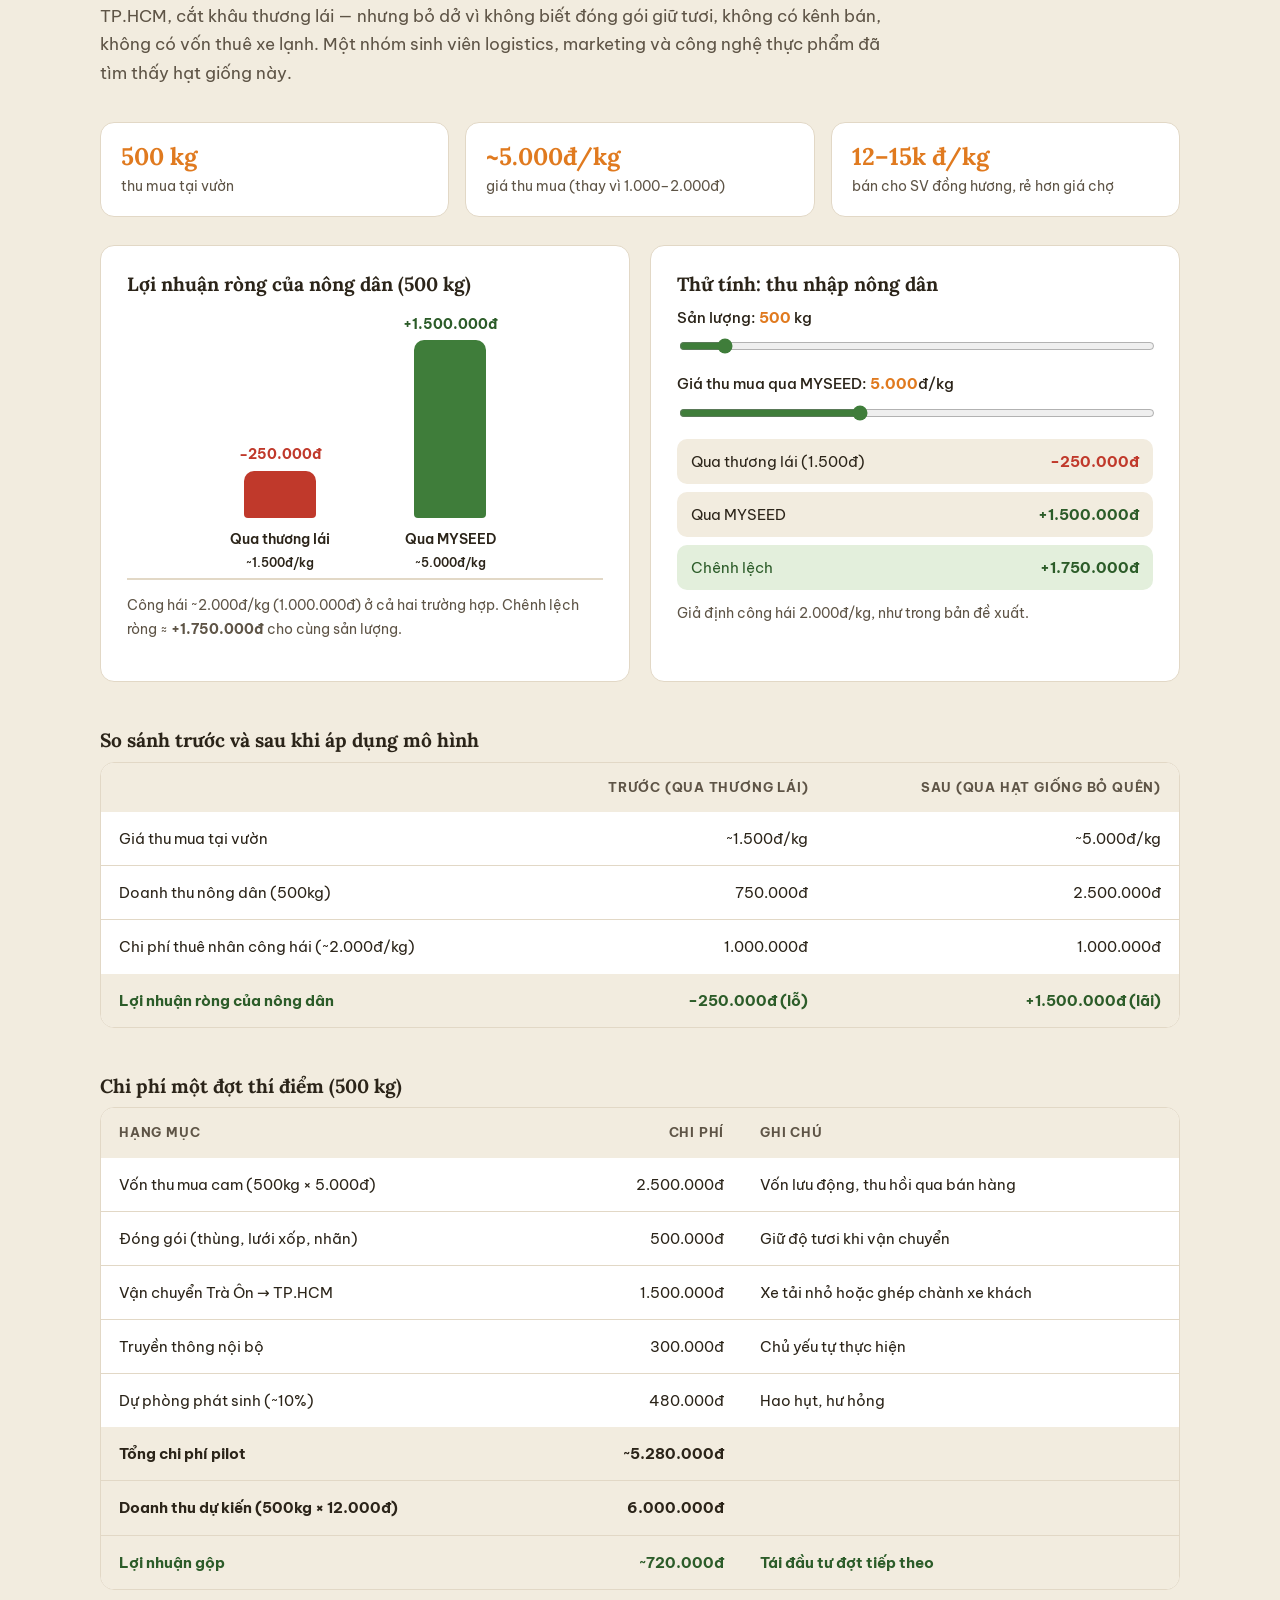
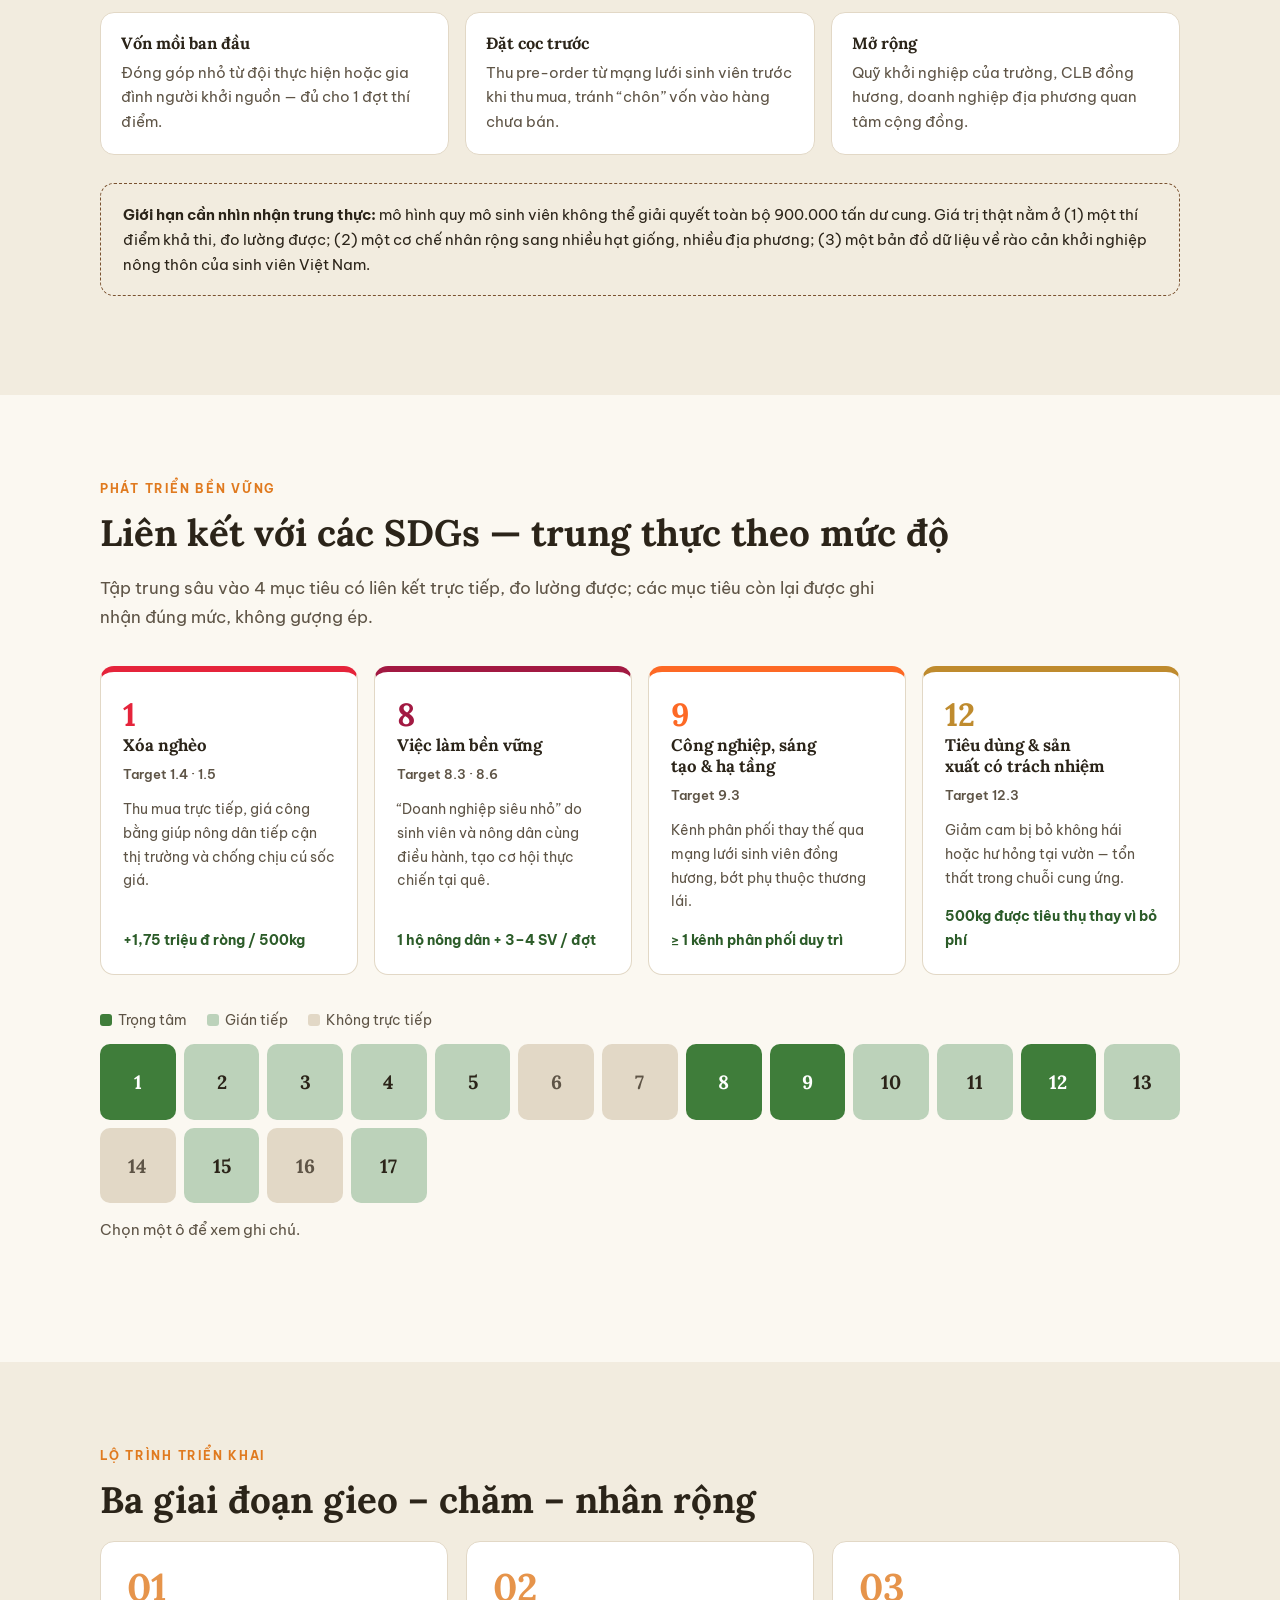
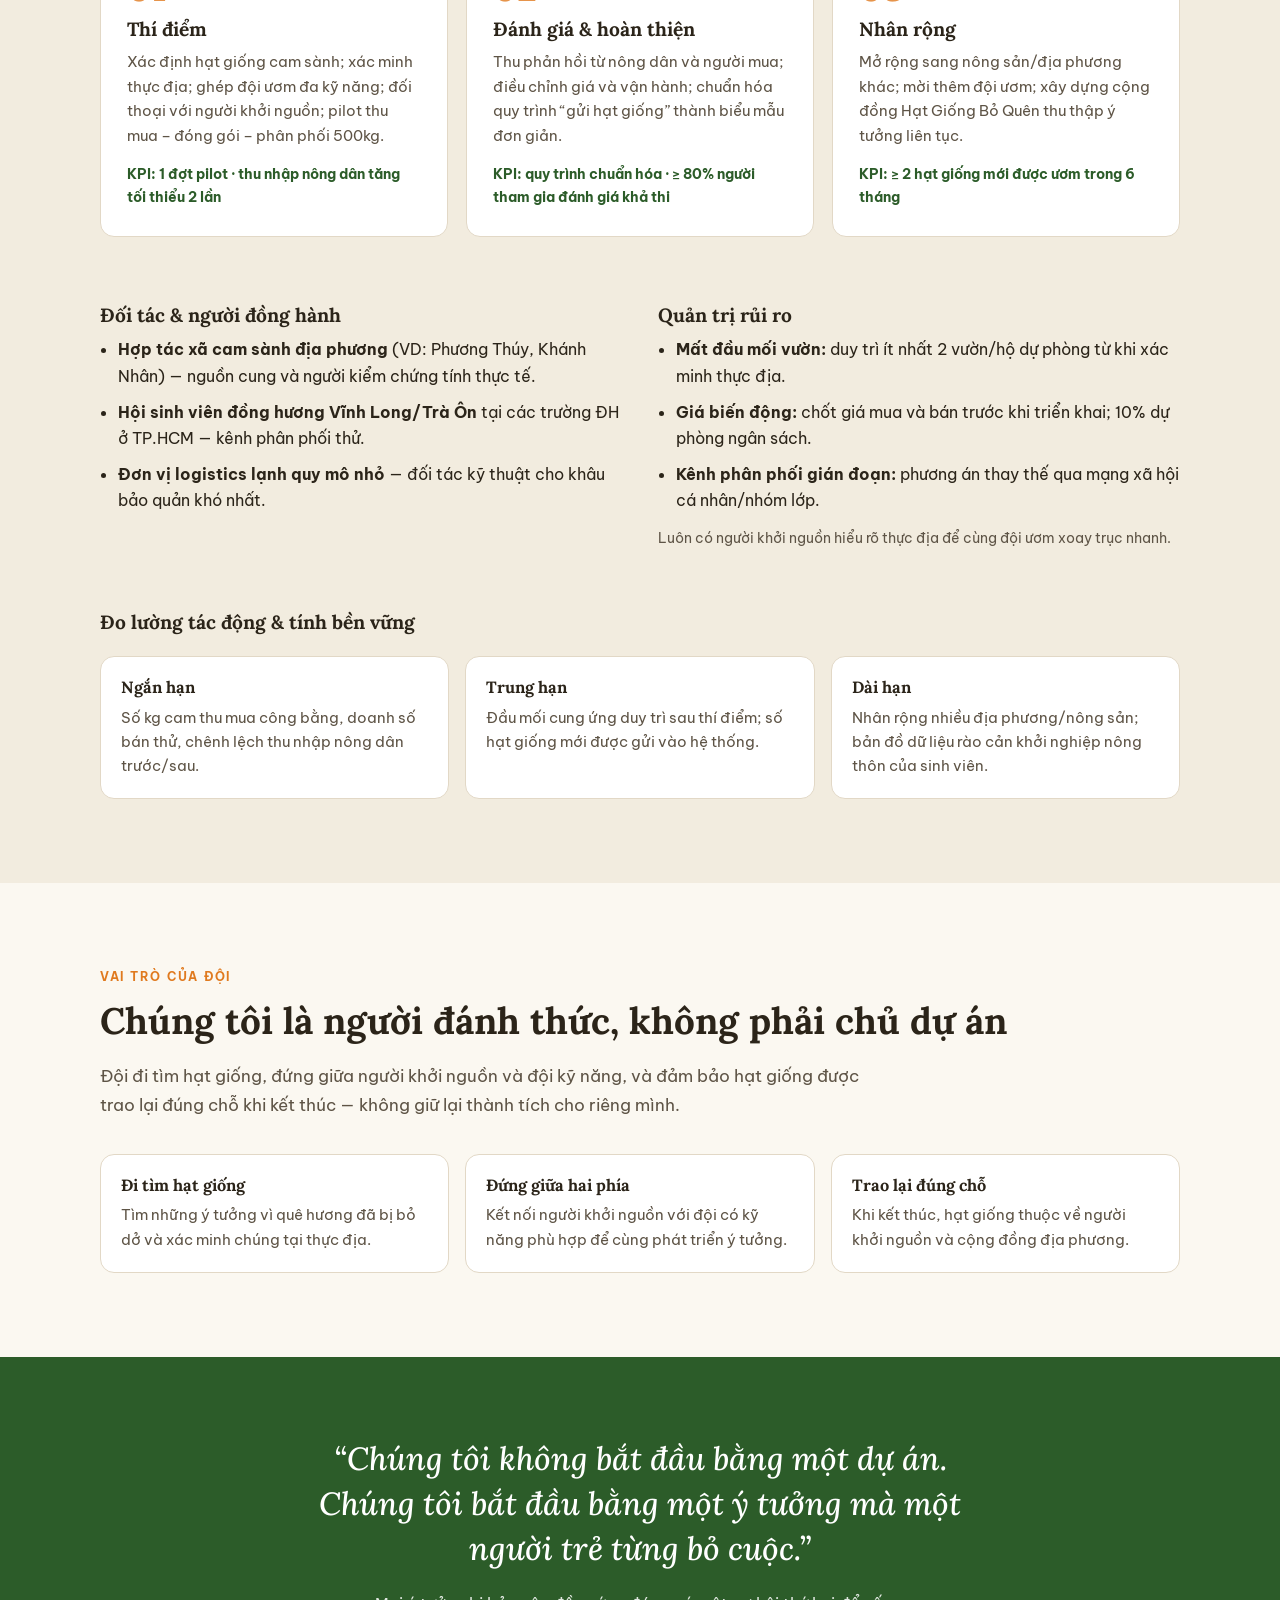
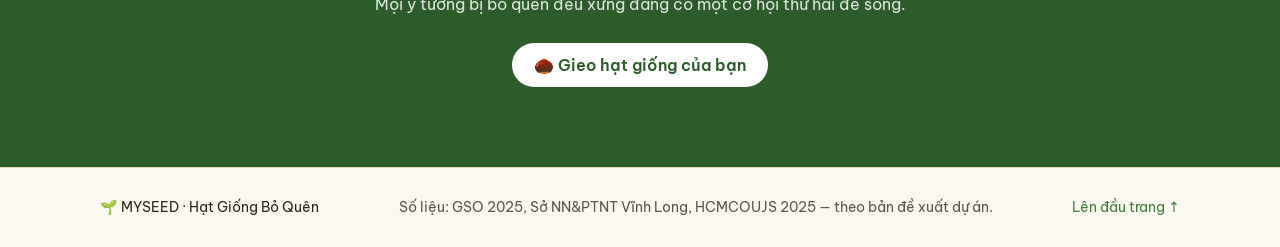
==== commit bd5b8314: "Add files via upload" ====
--- a/index.html
+++ b/index.html
@@ -11,7 +11,7 @@
   <link rel="preconnect" href="https://fonts.googleapis.com">
   <link rel="preconnect" href="https://fonts.gstatic.com" crossorigin>
   <link href="https://fonts.googleapis.com/css2?family=Be+Vietnam+Pro:wght@400;500;600;700&family=Lora:ital,wght@0,500;0,600;0,700;1,500&display=swap" rel="stylesheet">
-  <link rel="stylesheet" href="assets/style.css">
+  <link rel="stylesheet" href="style.css">
 </head>
 <body>
 
@@ -350,6 +350,6 @@
   </div>
 </footer>
 
-<script src="assets/script.js"></script>
+<script src="script.js"></script>
 </body>
 </html>
--- a/style.css
+++ b/style.css
@@ -0,0 +1,266 @@
+:root {
+  --bg: #fbf8f1;
+  --bg-alt: #f2ecdf;
+  --surface: #ffffff;
+  --ink: #2b2419;
+  --ink-soft: #5e5446;
+  --line: #e2d8c6;
+  --leaf: #3f7d3a;
+  --leaf-dark: #2c5c29;
+  --leaf-soft: #e3efdc;
+  --soil: #7a5230;
+  --orange: #e07a1f;
+  --orange-soft: #fcebd9;
+  --bad: #c0392b;
+  --radius: 14px;
+  --shadow: 0 1px 2px rgba(43,36,25,.06), 0 6px 20px rgba(43,36,25,.06);
+  --btn-ink: #ffffff; --closing-bg: #2c5c29; --on-dark: #ffffff;
+  --serif: "Lora", Georgia, serif;
+  --sans: "Be Vietnam Pro", system-ui, -apple-system, "Segoe UI", sans-serif;
+}
+@media (prefers-color-scheme: dark) {
+  :root:not([data-theme="light"]) {
+    --bg: #17150f; --bg-alt: #1f1c15; --surface: #26221a;
+    --ink: #f1ebdf; --ink-soft: #bdb2a0; --line: #3a3427;
+    --leaf: #7cc06f; --leaf-dark: #9bd38f; --leaf-soft: #243620;
+    --soil: #c89a6c; --orange: #f39a47; --orange-soft: #3a2a18; --bad: #ef7b6e;
+    --btn-ink: #10200d; --closing-bg: #22401f; --on-dark: #f4f8f1;
+    --shadow: 0 1px 2px rgba(0,0,0,.3), 0 6px 20px rgba(0,0,0,.25);
+    color-scheme: dark;
+  }
+}
+:root[data-theme="dark"] {
+    --bg: #17150f; --bg-alt: #1f1c15; --surface: #26221a;
+    --ink: #f1ebdf; --ink-soft: #bdb2a0; --line: #3a3427;
+    --leaf: #7cc06f; --leaf-dark: #9bd38f; --leaf-soft: #243620;
+    --soil: #c89a6c; --orange: #f39a47; --orange-soft: #3a2a18; --bad: #ef7b6e;
+    --btn-ink: #10200d; --closing-bg: #22401f; --on-dark: #f4f8f1;
+    --shadow: 0 1px 2px rgba(0,0,0,.3), 0 6px 20px rgba(0,0,0,.25);
+    color-scheme: dark;
+}
+
+* { box-sizing: border-box; }
+html { scroll-behavior: smooth; scroll-padding-top: 72px; }
+body { margin: 0; background: var(--bg); color: var(--ink); font: 16px/1.65 var(--sans); -webkit-font-smoothing: antialiased; }
+h1, h2, h3, h4 { font-family: var(--serif); line-height: 1.25; margin: 0 0 .5em; text-wrap: balance; }
+h2 { font-size: clamp(1.6rem, 3.4vw, 2.3rem); }
+h3 { font-size: 1.2rem; }
+h4 { font-size: 1.02rem; }
+p { margin: 0 0 1em; }
+a { color: var(--leaf); }
+.wrap { max-width: 1120px; margin: 0 auto; padding: 0 20px; }
+.muted { color: var(--ink-soft); }
+.small { font-size: .88rem; }
+
+/* Buttons */
+.btn { display: inline-flex; align-items: center; gap: .4em; background: var(--leaf); color: var(--btn-ink); border: 0; border-radius: 999px; padding: .75em 1.4em; font: 600 1rem var(--sans); text-decoration: none; cursor: pointer; transition: transform .15s, background .15s; }
+.btn:hover { background: var(--leaf-dark); transform: translateY(-1px); }
+.btn-sm { padding: .45em 1em; font-size: .9rem; }
+.btn-ghost { background: transparent; color: var(--leaf); box-shadow: inset 0 0 0 2px var(--leaf); }
+.btn-ghost:hover { background: var(--leaf-soft); }
+.btn-light { background: var(--on-dark); color: var(--closing-bg); }
+.btn-light:hover { background: var(--leaf-soft); color: var(--leaf-dark); }
+
+/* Nav */
+.nav { position: sticky; top: env(safe-area-inset-top, 0px); z-index: 20; background: color-mix(in srgb, var(--bg) 88%, transparent); backdrop-filter: blur(10px); border-bottom: 1px solid var(--line); }
+.nav-inner { display: flex; align-items: center; justify-content: space-between; height: 62px; }
+.brand { font: 700 1.2rem var(--serif); color: var(--ink); text-decoration: none; letter-spacing: .04em; }
+.nav-links { display: flex; align-items: center; gap: 22px; }
+.nav-links a:not(.btn) { color: var(--ink-soft); text-decoration: none; font-size: .94rem; font-weight: 500; }
+.nav-links a:not(.btn):hover { color: var(--leaf); }
+.nav-toggle { display: none; background: none; border: 0; font-size: 1.5rem; color: var(--ink); cursor: pointer; }
+@media (max-width: 900px) {
+  .nav-toggle { display: block; }
+  .nav-links { display: none; position: absolute; top: 62px; left: 0; right: 0; flex-direction: column; align-items: flex-start; gap: 14px; padding: 18px 20px 22px; background: var(--bg); border-bottom: 1px solid var(--line); }
+  .nav-links.open { display: flex; }
+}
+
+/* Hero */
+.hero { padding: 80px 0 72px; background: radial-gradient(ellipse at 85% 10%, var(--leaf-soft), transparent 55%), radial-gradient(ellipse at 0% 100%, var(--orange-soft), transparent 50%); }
+.hero-grid { display: grid; grid-template-columns: 1.3fr 1fr; gap: 56px; align-items: center; }
+.eyebrow { text-transform: uppercase; letter-spacing: .14em; font-size: .78rem; font-weight: 700; color: var(--orange); margin-bottom: .8em; }
+.hero h1 { font-size: clamp(2.5rem, 6vw, 4.2rem); margin-bottom: .35em; }
+.hero h1 em { color: var(--leaf); font-style: italic; }
+.lead { font-size: 1.15rem; color: var(--ink-soft); max-width: 36em; }
+.hero-cta { display: flex; flex-wrap: wrap; gap: 12px; margin-top: 28px; }
+.hero-quote { margin: 0; background: var(--surface); border-radius: 22px; padding: 30px 30px 34px; box-shadow: var(--shadow); border: 1px solid var(--line); }
+.hero-quote blockquote { margin: 0; font: italic 500 1.22rem/1.55 var(--serif); }
+.sprout svg { width: 120px; height: 120px; display: block; margin: -8px 0 10px; }
+.sprout .soil { fill: var(--soil); opacity: .85; }
+.sprout .seed { fill: #a0703f; }
+.sprout .stem { stroke: var(--leaf); stroke-width: 4; fill: none; stroke-linecap: round; stroke-dasharray: 60; stroke-dashoffset: 60; animation: grow 1.2s .2s ease-out forwards; }
+.sprout .leaf { fill: var(--leaf); transform-origin: 60px 60px; transform: scale(0); animation: pop .7s 1.1s cubic-bezier(.3,1.6,.5,1) forwards; }
+.sprout .leaf + .leaf { animation-delay: 1.35s; }
+@keyframes grow { to { stroke-dashoffset: 0; } }
+@keyframes pop { to { transform: scale(1); } }
+@media (prefers-reduced-motion: reduce) { .sprout .stem, .sprout .leaf { animation: none; stroke-dashoffset: 0; transform: none; } }
+
+/* Sections */
+.section { padding: 84px 0; }
+.section-alt { background: var(--bg-alt); }
+.section-lead { font-size: 1.08rem; color: var(--ink-soft); max-width: 46em; margin-bottom: 2em; }
+.sub { margin-top: 2.4em; }
+
+/* Stats */
+.stats { display: grid; grid-template-columns: repeat(4, 1fr); gap: 18px; margin: 34px 0 30px; }
+.stat { background: var(--surface); border: 1px solid var(--line); border-radius: var(--radius); padding: 22px; }
+.stat-num { font: 700 2.2rem/1.1 var(--serif); color: var(--leaf); margin-bottom: .4em; }
+.stat-num span { font-size: .95rem; color: var(--ink-soft); font-family: var(--sans); font-weight: 500; }
+.stat p { font-size: .95rem; margin-bottom: .6em; }
+.stat small { color: var(--ink-soft); font-size: .78rem; }
+
+.callout { display: grid; grid-template-columns: 1.2fr 1fr; gap: 36px; align-items: center; background: var(--orange-soft); border-radius: 20px; padding: 32px; }
+.price-bars { display: grid; gap: 14px; }
+.pb-row { display: grid; grid-template-columns: 110px 1fr 58px; align-items: center; gap: 12px; font-size: .92rem; }
+.pb-row b { text-align: right; font-variant-numeric: tabular-nums; }
+.pb-track { height: 14px; background: color-mix(in srgb, var(--ink) 8%, transparent); border-radius: 99px; overflow: hidden; }
+.pb-track i { display: block; height: 100%; width: var(--w); border-radius: 99px; }
+.pb-good { background: var(--leaf); } .pb-mid { background: var(--soil); } .pb-bad { background: var(--bad); }
+.price-bars small { color: var(--ink-soft); font-size: .78rem; }
+
+/* Steps */
+.steps { list-style: none; padding: 0; margin: 0; display: grid; grid-template-columns: repeat(5, 1fr); gap: 16px; counter-reset: s; position: relative; }
+.steps li { background: var(--surface); border: 1px solid var(--line); border-radius: var(--radius); padding: 22px 18px; position: relative; counter-increment: s; }
+.steps li::after { content: "0" counter(s); position: absolute; top: 16px; right: 16px; font: 700 .8rem var(--sans); color: var(--ink-soft); opacity: .6; }
+.step-ico { font-size: 2rem; display: block; margin-bottom: 8px; }
+.steps p { font-size: .92rem; color: var(--ink-soft); margin: 0; }
+
+/* Tables */
+.table-wrap { overflow-x: auto; border-radius: var(--radius); border: 1px solid var(--line); background: var(--surface); }
+table { width: 100%; border-collapse: collapse; font-size: .95rem; }
+th, td { padding: 14px 18px; text-align: left; vertical-align: top; border-bottom: 1px solid var(--line); }
+thead th { font-size: .82rem; text-transform: uppercase; letter-spacing: .06em; color: var(--ink-soft); background: var(--bg-alt); }
+tbody th { font-weight: 600; white-space: nowrap; }
+tr:last-child > * { border-bottom: 0; }
+.compare .hl { background: var(--leaf-soft); }
+.compare thead .hl { color: var(--leaf-dark); }
+.num { text-align: right; font-variant-numeric: tabular-nums; white-space: nowrap; }
+.costs tfoot th, .costs tfoot td { font-weight: 700; background: var(--bg-alt); }
+.costs .profit th, .costs .profit td { color: var(--leaf-dark); }
+
+/* Seed garden */
+.filters { display: flex; flex-wrap: wrap; gap: 8px; margin-bottom: 22px; align-items: center; }
+.chip { border: 1px solid var(--line); background: var(--surface); color: var(--ink); border-radius: 999px; padding: .45em 1em; font: 500 .9rem var(--sans); cursor: pointer; }
+.chip.is-on { background: var(--leaf); border-color: var(--leaf); color: var(--btn-ink); }
+.search { margin-left: auto; min-width: 240px; flex: 0 1 300px; }
+.seed-grid { display: grid; grid-template-columns: repeat(auto-fill, minmax(290px, 1fr)); gap: 18px; }
+.seed { background: var(--surface); border: 1px solid var(--line); border-radius: var(--radius); padding: 22px; display: flex; flex-direction: column; gap: 10px; box-shadow: var(--shadow); animation: fade .35s ease; }
+@keyframes fade { from { opacity: 0; transform: translateY(6px); } }
+.seed-top { display: flex; justify-content: space-between; gap: 8px; font-size: .82rem; color: var(--ink-soft); }
+.stage { font-weight: 600; padding: .15em .7em; border-radius: 99px; background: var(--leaf-soft); color: var(--leaf-dark); white-space: nowrap; }
+.stage.gui { background: var(--orange-soft); color: var(--soil); }
+.seed h3 { font-size: 1.1rem; margin: 0; }
+.seed p { font-size: .92rem; margin: 0; }
+.why { border-left: 3px solid var(--orange); padding-left: 10px; color: var(--ink-soft); font-style: italic; }
+.tags { display: flex; flex-wrap: wrap; gap: 6px; }
+.tag { font-size: .78rem; padding: .2em .6em; border-radius: 6px; background: var(--bg-alt); color: var(--ink-soft); }
+.seed .btn { align-self: flex-start; margin-top: auto; }
+.seed .btn[disabled] { background: var(--line); color: var(--ink-soft); cursor: default; transform: none; }
+.empty { text-align: center; color: var(--ink-soft); padding: 30px; }
+
+.submit { display: grid; grid-template-columns: 1fr 1.5fr; gap: 40px; margin-top: 56px; background: var(--surface); border: 1px solid var(--line); border-radius: 22px; padding: 36px; scroll-margin-top: 80px; }
+.form { display: grid; gap: 14px; }
+.form-row { display: grid; grid-template-columns: 1fr 1fr; gap: 14px; }
+label { display: grid; gap: 6px; font-weight: 600; font-size: .92rem; }
+input, textarea { font: 400 .98rem var(--sans); color: var(--ink); background: var(--bg); border: 1px solid var(--line); border-radius: 10px; padding: .7em .85em; width: 100%; }
+input:focus, textarea:focus, .chip:focus-visible, .btn:focus-visible { outline: 2px solid var(--leaf); outline-offset: 2px; }
+textarea { resize: vertical; }
+.form .btn { justify-self: start; }
+.form-msg { margin: 0; color: var(--leaf); font-weight: 600; min-height: 1.4em; }
+
+/* Case */
+.pilot-facts { display: grid; grid-template-columns: repeat(3, 1fr); gap: 16px; margin-bottom: 28px; }
+.pilot-facts div { background: var(--surface); border-radius: var(--radius); padding: 18px 20px; border: 1px solid var(--line); }
+.pilot-facts b { display: block; font: 700 1.5rem var(--serif); color: var(--orange); }
+.pilot-facts span { font-size: .9rem; color: var(--ink-soft); }
+.case-grid { display: grid; grid-template-columns: 1fr 1fr; gap: 20px; }
+.card { background: var(--surface); border: 1px solid var(--line); border-radius: var(--radius); padding: 26px; }
+.bb { display: flex; gap: 40px; justify-content: center; align-items: flex-end; height: 240px; margin: 44px 0 14px; padding-bottom: 4px; border-bottom: 2px solid var(--line); }
+.bb-col { display: flex; flex-direction: column; align-items: center; height: 100%; justify-content: flex-end; width: 130px; }
+.bb-col p { text-align: center; font-size: .88rem; margin: 10px 0 0; font-weight: 600; }
+.bb-bar { width: 72px; height: var(--h); border-radius: 10px 10px 4px 4px; position: relative; }
+.bb-bar span { position: absolute; bottom: 100%; left: 50%; transform: translateX(-50%); white-space: nowrap; font-weight: 700; font-size: .9rem; padding-bottom: 4px; }
+.bb-bar.neg { background: var(--bad); } .bb-bar.neg span { color: var(--bad); }
+.bb-bar.pos { background: var(--leaf); } .bb-bar.pos span { color: var(--leaf-dark); }
+.calc label { margin-bottom: 16px; font-weight: 500; }
+.calc output { font-weight: 700; color: var(--orange); }
+input[type=range] { padding: 0; border: 0; background: transparent; accent-color: var(--leaf); }
+.calc-out { display: grid; gap: 8px; margin: 6px 0 12px; }
+.calc-out div { display: flex; justify-content: space-between; padding: 10px 14px; background: var(--bg-alt); border-radius: 10px; font-size: .95rem; }
+.calc-out b { font-variant-numeric: tabular-nums; }
+.calc-diff { background: var(--leaf-soft) !important; color: var(--leaf-dark); }
+.neg-txt { color: var(--bad); } .pos-txt { color: var(--leaf-dark); }
+
+.three { display: grid; grid-template-columns: repeat(3, 1fr); gap: 16px; margin-top: 22px; }
+.two { display: grid; grid-template-columns: 1fr 1fr; gap: 36px; }
+.mini { background: var(--surface); border: 1px solid var(--line); border-radius: var(--radius); padding: 20px; }
+.mini p { font-size: .92rem; color: var(--ink-soft); margin: 0; }
+.honest { margin-top: 28px; padding: 18px 22px; border-radius: var(--radius); border: 1px dashed var(--soil); font-size: .95rem; }
+.list { padding-left: 1.1em; margin: 0 0 .8em; } .list li { margin-bottom: .6em; }
+
+/* SDGs */
+.sdg-core { display: grid; grid-template-columns: repeat(4, 1fr); gap: 16px; }
+.sdg-card { background: var(--surface); border-radius: var(--radius); padding: 22px; border: 1px solid var(--line); border-top: 6px solid var(--c); display: flex; flex-direction: column; }
+.sdg-no { font: 700 2rem var(--serif); color: var(--c); }
+.sdg-card h3 { font-size: 1.05rem; }
+.sdg-card p { font-size: .9rem; color: var(--ink-soft); }
+.tgt { font-weight: 600; font-size: .8rem !important; }
+.kpi { margin-top: auto; margin-bottom: 0; font-weight: 700; color: var(--leaf-dark) !important; font-size: .88rem !important; }
+.sdg-legend { display: flex; gap: 20px; margin: 34px 0 12px; font-size: .88rem; color: var(--ink-soft); flex-wrap: wrap; }
+.lv { display: inline-block; width: 12px; height: 12px; border-radius: 3px; margin-right: 6px; vertical-align: -1px; }
+.lv-core { background: var(--leaf); } .lv-ind { background: color-mix(in srgb, var(--leaf) 35%, var(--surface)); } .lv-none { background: var(--line); }
+.sdg-grid { display: grid; grid-template-columns: repeat(auto-fill, minmax(72px, 1fr)); gap: 8px; }
+.sdg-cell { aspect-ratio: 1; border-radius: 10px; border: 0; font: 700 1.2rem var(--serif); cursor: pointer; display: grid; place-items: center; transition: transform .12s; }
+.sdg-cell:hover, .sdg-cell.sel { transform: translateY(-2px); outline: 2px solid var(--ink); outline-offset: 2px; }
+.sdg-cell.core { background: var(--leaf); color: var(--btn-ink); }
+.sdg-cell.ind { background: color-mix(in srgb, var(--leaf) 35%, var(--surface)); color: var(--ink); }
+.sdg-cell.none { background: var(--line); color: var(--ink-soft); }
+.sdg-note { margin-top: 14px; min-height: 3em; color: var(--ink-soft); font-size: .95rem; }
+
+/* Roadmap */
+.roadmap { display: grid; grid-template-columns: repeat(3, 1fr); gap: 18px; margin-bottom: 20px; }
+.phase { background: var(--surface); border-radius: var(--radius); padding: 26px; border: 1px solid var(--line); display: flex; flex-direction: column; }
+.phase-no { font: 700 2.4rem var(--serif); color: var(--orange); opacity: .8; line-height: 1; margin-bottom: 10px; }
+.phase p { font-size: .93rem; color: var(--ink-soft); }
+.phase .kpi { color: var(--leaf-dark); }
+
+/* Team */
+.team { display: grid; grid-template-columns: repeat(4, 1fr); gap: 18px; }
+.member { text-align: center; background: var(--surface); border: 1px solid var(--line); border-radius: var(--radius); padding: 28px 18px; }
+.avatar { width: 76px; height: 76px; border-radius: 50%; margin: 0 auto 14px; display: grid; place-items: center; font: 700 1.6rem var(--serif); background: var(--leaf-soft); color: var(--leaf-dark); }
+.member h3 { font-size: 1.05rem; margin-bottom: .2em; }
+.role { font-size: .88rem; color: var(--ink-soft); margin: 0; }
+
+.closing { background: var(--closing-bg); color: var(--on-dark); text-align: center; padding: 80px 0; }
+.closing-quote { font: italic 500 clamp(1.4rem, 3vw, 2rem)/1.4 var(--serif); max-width: 22em; margin: 0 auto 1.2em; }
+
+.footer { padding: 28px 0; border-top: 1px solid var(--line); font-size: .88rem; }
+.footer-inner { display: flex; justify-content: space-between; gap: 16px; flex-wrap: wrap; }
+.footer a { text-decoration: none; }
+
+/* Responsive */
+@media (max-width: 980px) {
+  .steps { grid-template-columns: repeat(2, 1fr); }
+  .stats, .sdg-core, .team { grid-template-columns: repeat(2, 1fr); }
+}
+@media (max-width: 760px) {
+  .wrap { padding: 0 16px; }
+  .section { padding: 60px 0; }
+  .hero { padding: 48px 0; }
+  .hero-grid, .callout, .case-grid, .submit, .two { grid-template-columns: 1fr; }
+  .roadmap, .three, .pilot-facts { grid-template-columns: 1fr; }
+  .submit { padding: 24px; }
+  .form-row { grid-template-columns: 1fr; }
+  .search { margin-left: 0; min-width: 0; flex: 1 1 100%; }
+  .callout { padding: 22px; }
+}
+@media (max-width: 480px) {
+  .steps, .stats, .sdg-core, .team { grid-template-columns: 1fr; }
+  .bb { gap: 16px; }
+}
+
+.tagline { font: italic 500 1.25rem var(--serif); color: var(--leaf-dark); margin-top: -.4em; }
+.section-tight { padding: 56px 0; }
+.closing-sub { opacity: .85; margin-bottom: 1.6em; }
+.closing-quote { margin-bottom: .6em; }
+.two > * { min-width: 0; }
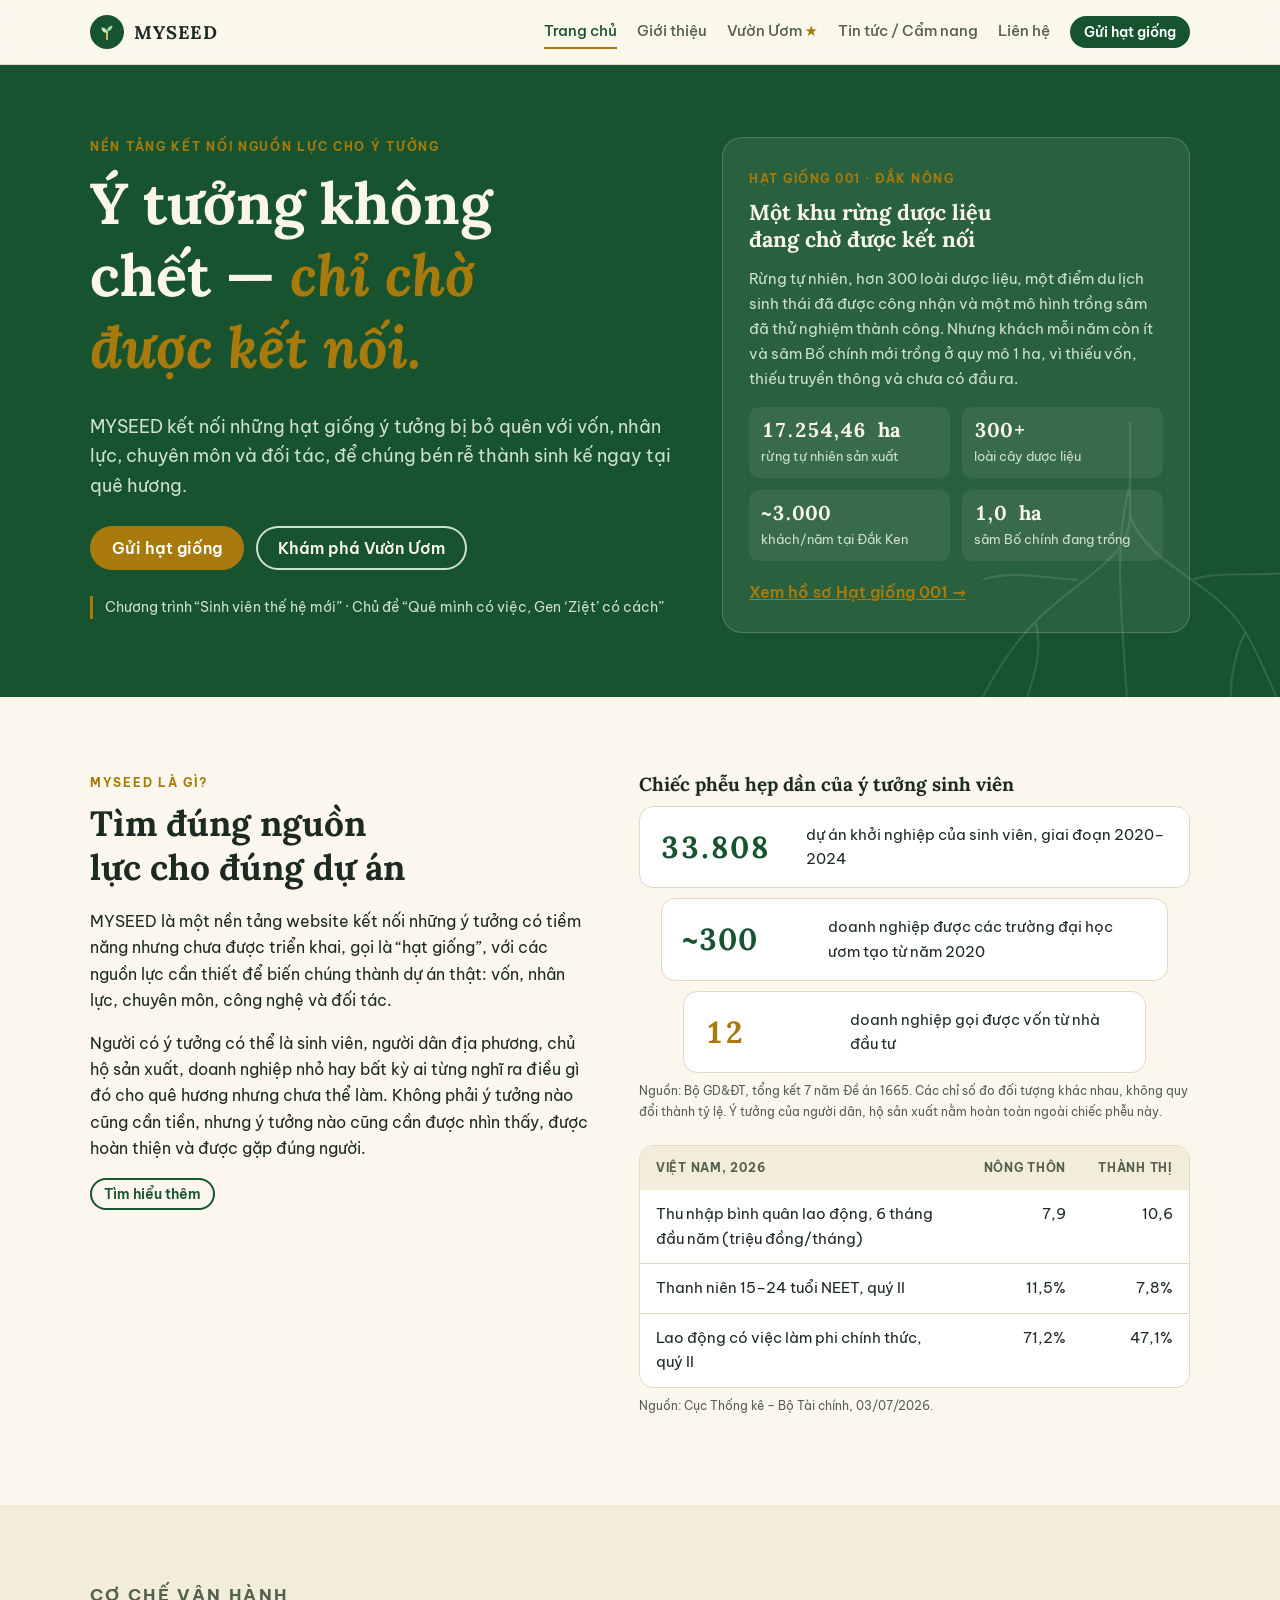
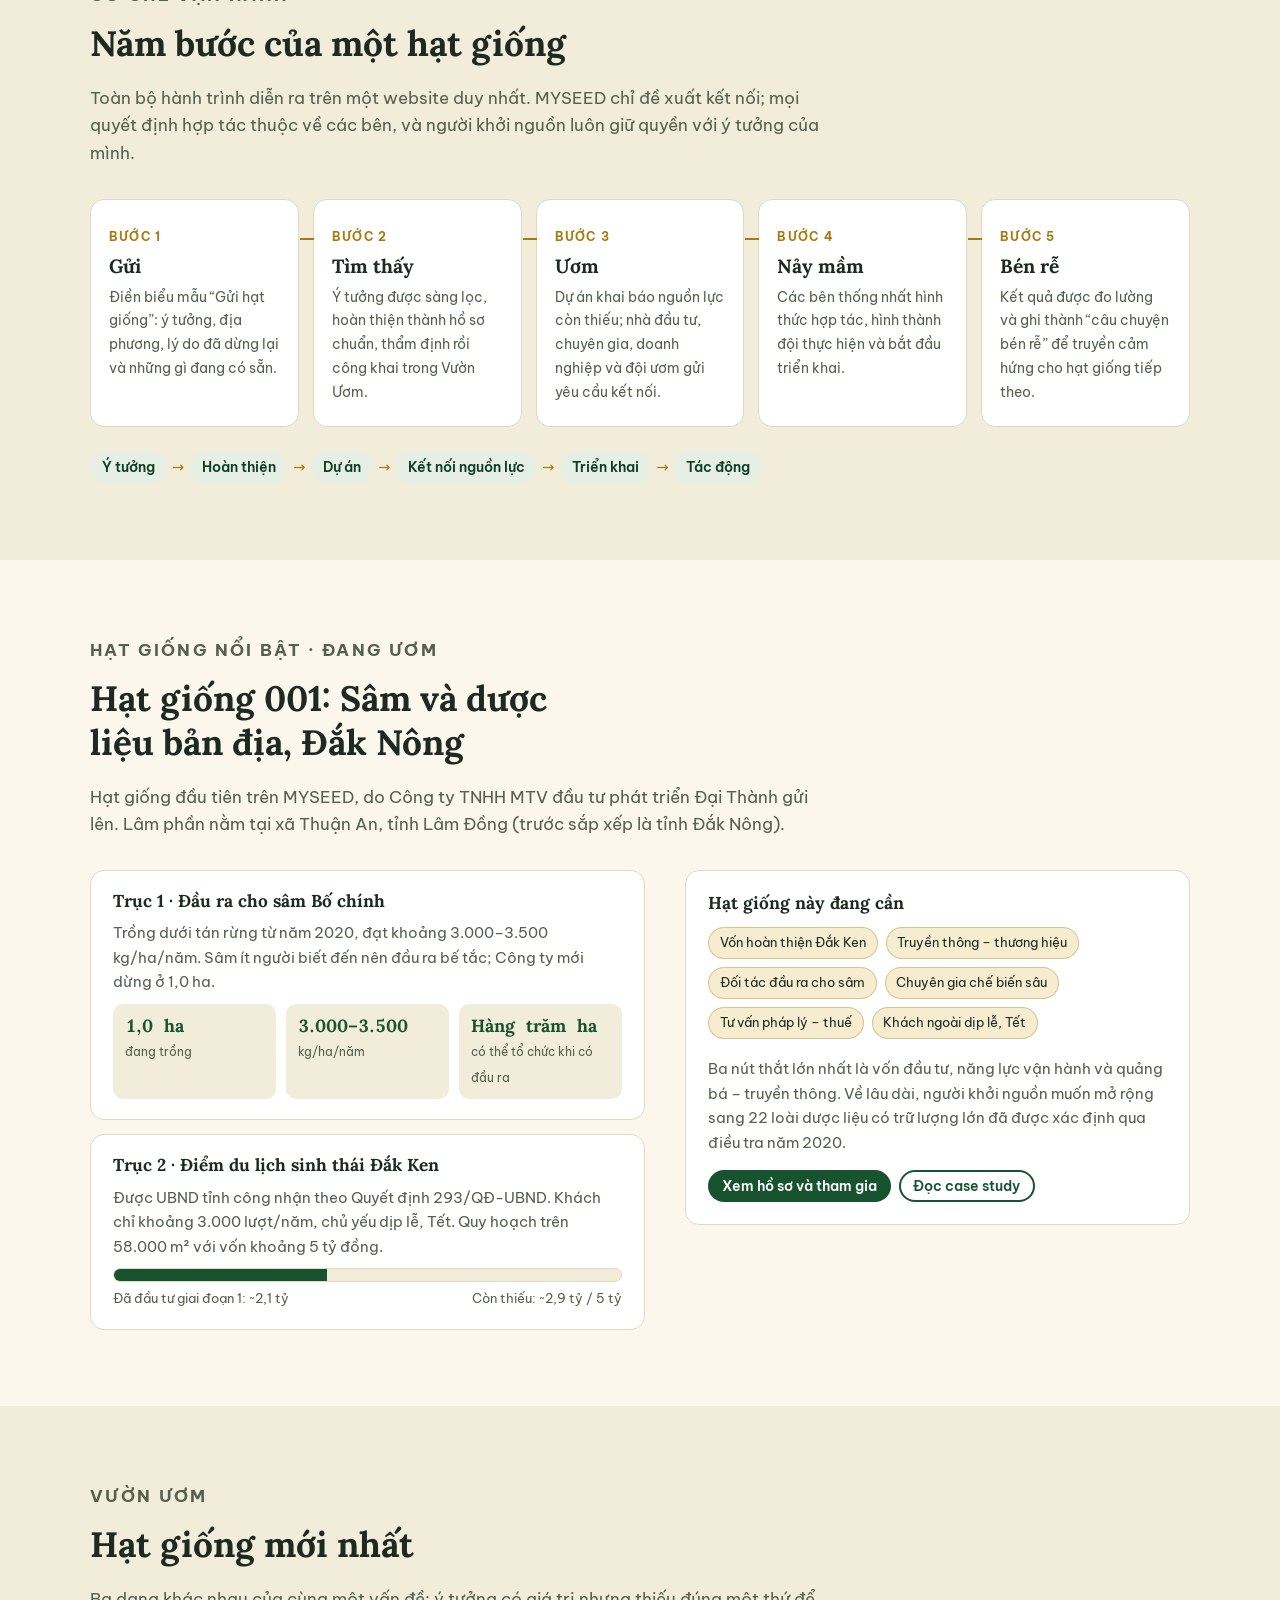
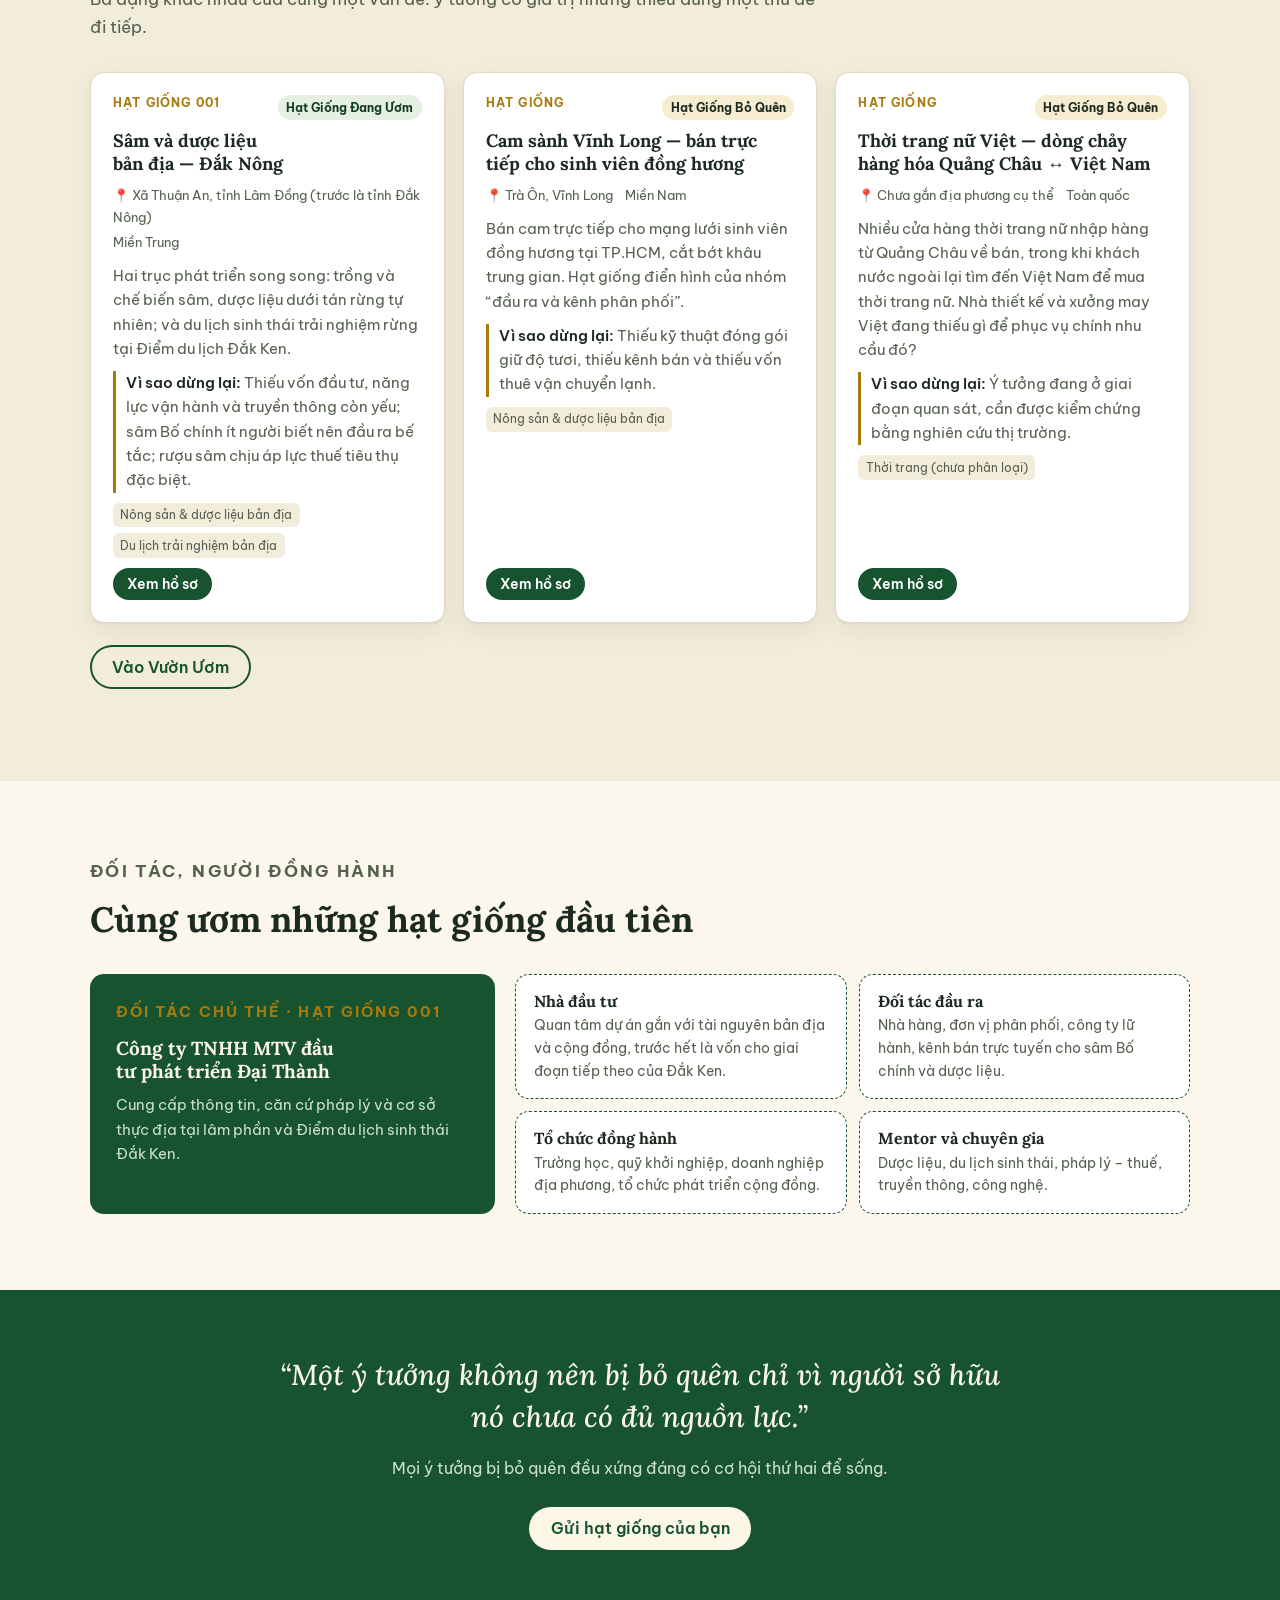
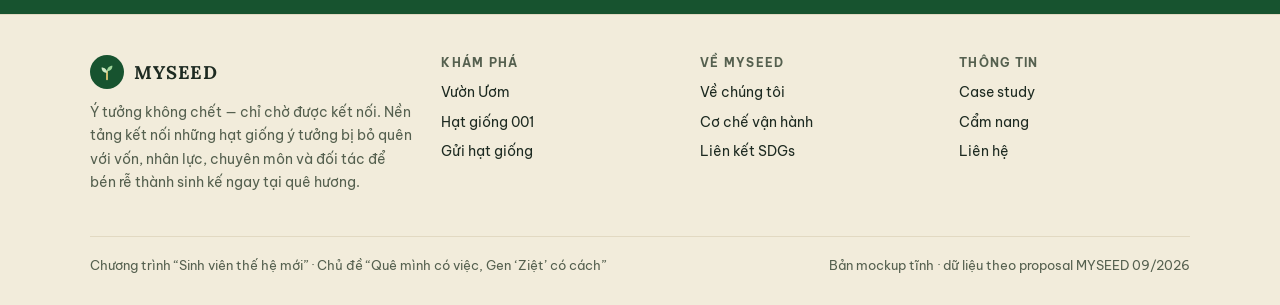
==== commit 89366590: "Add files via upload" ====
--- a/index.html
+++ b/index.html
@@ -2,11 +2,11 @@
 <html lang="vi">
 <head>
   <meta charset="utf-8">
-  <meta name="viewport" content="width=device-width, initial-scale=1">
-  <title>MYSEED · Hạt Giống Bỏ Quên</title>
-  <meta name="description" content="MYSEED – Hạt Giống Bỏ Quên: nơi những ý tưởng vì quê hương bị bỏ dở được đánh thức, ghép với người có kỹ năng phù hợp và trao lại cho cộng đồng địa phương.">
-  <meta property="og:title" content="MYSEED · Hạt Giống Bỏ Quên">
-  <meta property="og:description" content="Nơi những ý tưởng vì quê hương được đánh thức.">
+  <meta name="viewport" content="width=device-width, initial-scale=1, viewport-fit=cover">
+  <title>MYSEED · Hạt giống bỏ quên</title>
+  <meta name="description" content="MYSEED kết nối những hạt giống ý tưởng bị bỏ quên với vốn, nhân lực, chuyên môn và đối tác để bén rễ thành sinh kế tại quê hương. Case thí điểm: Hạt giống 001 – Sâm và dược liệu bản địa, Đắk Nông.">
+  <meta property="og:title" content="MYSEED · Hạt giống bỏ quên">
+  <meta property="og:description" content="MYSEED kết nối những hạt giống ý tưởng bị bỏ quên với vốn, nhân lực, chuyên môn và đối tác để bén rễ thành sinh kế tại quê hương. Case thí điểm: Hạt giống 001 – Sâm và dược liệu bản địa, Đắk Nông.">
   <link rel="icon" href="data:image/svg+xml,<svg xmlns='http://www.w3.org/2000/svg' viewBox='0 0 100 100'><text y='.9em' font-size='90'>🌱</text></svg>">
   <link rel="preconnect" href="https://fonts.googleapis.com">
   <link rel="preconnect" href="https://fonts.gstatic.com" crossorigin>
@@ -14,342 +14,225 @@
   <link rel="stylesheet" href="style.css">
 </head>
 <body>
-
-<header class="nav" id="top">
+<header class="nav">
   <div class="wrap nav-inner">
-    <a class="brand" href="#top"><span class="brand-mark">🌱</span> MYSEED</a>
+    <a class="brand" href="index.html"><span class="brand-mark"><svg viewBox="0 0 24 24" aria-hidden="true"><path d="M12 21V11" stroke="#f3d27a" stroke-width="2" stroke-linecap="round" fill="none"/><path d="M12 13C8 13 5.5 10.5 5.5 6.5 9.5 6.5 12 9 12 13Z" fill="#cfe7c4"/><path d="M12 11C12 7.5 14.5 4.5 18.5 4.5 18.5 8.5 16 11 12 11Z" fill="#9fd49a"/></svg></span><b>MYSEED</b></a>
     <button class="nav-toggle" aria-label="Mở menu" aria-expanded="false">☰</button>
-    <nav class="nav-links">
-      <a href="#van-de">Vấn đề</a>
-      <a href="#co-che">Cơ chế</a>
-      <a href="#vuon-uom">Vườn ươm</a>
-      <a href="#cam-sanh">Case cam sành</a>
-      <a href="#sdgs">SDGs</a>
-      <a href="#lo-trinh">Lộ trình</a>
-      <a href="#doi-ngu">Vai trò đội</a>
-      <a class="btn btn-sm" href="#gui-hat">Gửi hạt giống</a>
+    <nav class="nav-links" aria-label="Điều hướng chính">
+      <a href="index.html" aria-current="page">Trang chủ</a><a href="gioi-thieu.html">Giới thiệu</a><a href="vuon-uom.html">Vườn Ươm <span class="star">★</span></a><a href="tin-tuc.html">Tin tức / Cẩm nang</a><a href="lien-he.html">Liên hệ</a>
+      <a class="btn btn-sm" href="gui-hat-giong.html">Gửi hạt giống</a>
     </nav>
   </div>
 </header>
-
 <main>
 
-<!-- HERO -->
-<section class="hero">
-  <div class="wrap hero-grid">
+<!-- Dải 1: Banner + câu chuyện Hạt giống 001 -->
+<section class="banner">
+  <svg class="roots" viewBox="0 0 400 300" aria-hidden="true"><path d="M200 0 V90 C200 130 150 150 110 190 C80 220 60 260 40 300"/><path d="M200 90 C220 140 280 150 310 200 C330 235 340 270 360 300"/><path d="M200 60 C185 110 190 170 200 300"/><path d="M110 190 C120 230 100 260 90 300"/><path d="M310 200 C290 240 300 270 290 300"/><path d="M150 150 C120 150 90 140 60 150"/><path d="M260 150 C290 140 330 150 370 140"/></svg>
+  <div class="wrap banner-grid">
     <div>
-      <p class="eyebrow">Dự án sáng tạo vì cộng đồng</p>
-      <h1>Hạt Giống <em>Bỏ Quên</em></h1>
-      <p class="tagline">Nơi những ý tưởng vì quê hương được đánh thức</p>
-      <p class="lead">Một cơ chế đánh thức những ý tưởng vì quê hương mà sinh viên từng nghĩ ra nhưng bỏ dở khi rời quê đi học xa. Chúng tôi ghép các ý tưởng đó với những người có kỹ năng phù hợp để cùng hiện thực hóa thành mô hình tạo việc làm, sinh kế thật tại chính địa phương, rồi trao lại quyền vận hành cho người khởi nguồn và cộng đồng.</p>
-      <div class="hero-cta">
-        <a class="btn" href="#gui-hat">🌰 Gửi một hạt giống</a>
-        <a class="btn btn-ghost" href="#vuon-uom">🔍 Khám phá vườn ươm</a>
-      </div>
-    </div>
-    <figure class="hero-quote">
-      <div class="sprout" aria-hidden="true">
-        <svg viewBox="0 0 120 120"><path class="soil" d="M10 96 Q60 84 110 96 L110 112 L10 112Z"/><path class="stem" d="M60 94 C60 70 60 58 60 46"/><path class="leaf" d="M60 60 C44 58 34 46 34 32 C50 32 60 44 60 60Z"/><path class="leaf" d="M60 50 C74 48 86 38 88 22 C72 22 60 34 60 50Z"/><circle class="seed" cx="60" cy="100" r="5"/></svg>
-      </div>
-      <blockquote>“Chúng tôi không bắt đầu bằng một dự án. Chúng tôi bắt đầu bằng một ý tưởng mà một người trẻ từng bỏ cuộc.”</blockquote>
-    </figure>
-  </div>
-</section>
-
-<!-- PROBLEM -->
-<section id="van-de" class="section">
-  <div class="wrap">
-    <p class="eyebrow">Bối cảnh & vấn đề</p>
-    <h2>Sinh viên không phải không muốn về quê.<br>Chỉ là chưa có nơi để ý tưởng sống được.</h2>
-    <div class="stats">
-      <article class="stat">
-        <div class="stat-num">11,7%</div>
-        <p>Thanh niên nông thôn không việc làm, không học tập/đào tạo (NEET) — so với <b>8,2%</b> ở thành thị.</p>
-        <small>GSO, quý I/2025</small>
-      </article>
-      <article class="stat">
-        <div class="stat-num">7,2<span> tr/tháng</span></div>
-        <p>Thu nhập bình quân lao động nông thôn — thấp hơn mức <b>9,9 triệu</b> ở thành thị.</p>
-        <small>GSO, quý II/2025</small>
-      </article>
-      <article class="stat">
-        <div class="stat-num">36,2%</div>
-        <p>Người di cư đi theo hướng nông thôn → thành thị, phần lớn vì lý do kinh tế.</p>
-        <small>Khảo sát di cư quốc gia</small>
-      </article>
-      <article class="stat">
-        <div class="stat-num">606</div>
-        <p>Sinh viên gốc nông thôn được khảo sát: nơi có nhiều doanh nghiệp địa phương, ý định quay về cao hơn hẳn.</p>
-        <small>HCMCOUJS, 2025</small>
-      </article>
-    </div>
-
-    <div class="callout">
-      <div>
-        <h3>Case cụ thể: cam sành Vĩnh Long</h3>
-        <p>~18.000 ha (vượt quy hoạch 17.000 ha), sản lượng hơn <b>900.000 tấn/năm</b>. Giá tại vườn chỉ còn <b>1.000–2.000đ/kg</b> trong khi chi phí sản xuất tối thiểu <b>5.000–8.000đ/kg</b> — từng đạt 13.000–20.000đ/kg giai đoạn 2015–2020.</p>
-        <p class="muted">Hái thì tiền công cao hơn tiền bán; không hái thì cây mất sức, ảnh hưởng cả vụ sau. Nông dân lỗ 40–70 triệu đồng mỗi công (1.000m²).</p>
-      </div>
-      <div class="price-bars" aria-label="So sánh giá bán và chi phí sản xuất cam sành">
-        <div class="pb-row"><span>Giá 2015–2020</span><div class="pb-track"><i style="--w:100%" class="pb-good"></i></div><b>13–20k</b></div>
-        <div class="pb-row"><span>Chi phí SX</span><div class="pb-track"><i style="--w:40%" class="pb-mid"></i></div><b>5–8k</b></div>
-        <div class="pb-row"><span>Giá hiện nay</span><div class="pb-track"><i style="--w:10%" class="pb-bad"></i></div><b>1–2k</b></div>
-        <small>đ/kg · thanh thể hiện mức cao nhất của khoảng</small>
-      </div>
-    </div>
-  </div>
-</section>
-
-<!-- BENEFICIARIES -->
-<section id="doi-tuong" class="section section-tight">
-  <div class="wrap">
-    <p class="eyebrow">Đối tượng thụ hưởng</p>
-    <h2>Dự án phục vụ ai?</h2>
-    <div class="two">
-      <div class="mini"><h4>Thụ hưởng trực tiếp</h4><p>Sinh viên đang học xa quê, những người từng có ý tưởng giúp quê hương nhưng đã bỏ dở.</p></div>
-      <div class="mini"><h4>Thụ hưởng cuối</h4><p>Cộng đồng nông dân trồng cam tại địa phương, nơi ý tưởng được hiện thực hóa sẽ tạo ra việc làm, thu nhập hoặc mô hình sinh kế mới.</p></div>
-    </div>
-  </div>
-</section>
-
-<!-- MECHANISM -->
-<section id="co-che" class="section section-alt">
-  <div class="wrap">
-    <p class="eyebrow">Ý tưởng cốt lõi</p>
-    <h2>Vòng đời của một “hạt giống”</h2>
-    <p class="section-lead">Ý tưởng được cùng phát triển — không bị lấy đi — và cuối cùng được trao lại cho người khởi nguồn và cộng đồng.</p>
+      <p class="eyebrow">Nền tảng kết nối nguồn lực cho ý tưởng</p>
+      <h1>Ý tưởng không chết — <em>chỉ chờ được kết nối.</em></h1>
+      <p class="lead">MYSEED kết nối những hạt giống ý tưởng bị bỏ quên với vốn, nhân lực, chuyên môn và đối tác, để chúng bén rễ thành sinh kế ngay tại quê hương.</p>
+      <div class="banner-cta">
+        <a class="btn btn-gold" href="gui-hat-giong.html">Gửi hạt giống</a>
+        <a class="btn btn-ghost" href="vuon-uom.html">Khám phá Vườn Ươm</a>
+      </div>
+      <p class="program">Chương trình “Sinh viên thế hệ mới” · Chủ đề “Quê mình có việc, Gen ‘Ziệt’ có cách”</p>
+    </div>
+    <aside class="seed-story">
+      <span class="tag-001">Hạt giống 001 · Đắk Nông</span>
+      <h3>Một khu rừng dược liệu đang chờ được kết nối</h3>
+      <p>Rừng tự nhiên, hơn 300 loài dược liệu, một điểm du lịch sinh thái đã được công nhận và một mô hình trồng sâm đã thử nghiệm thành công. Nhưng khách mỗi năm còn ít và sâm Bố chính mới trồng ở quy mô 1 ha, vì thiếu vốn, thiếu truyền thông và chưa có đầu ra.</p>
+      <div class="story-stats">
+        <div><b>17.254,46 ha</b><span>rừng tự nhiên sản xuất</span></div>
+        <div><b>300+</b><span>loài cây dược liệu</span></div>
+        <div><b>~3.000</b><span>khách/năm tại Đắk Ken</span></div>
+        <div><b>1,0 ha</b><span>sâm Bố chính đang trồng</span></div>
+      </div>
+      <a href="du-an.html#hat-giong-001">Xem hồ sơ Hạt giống 001 →</a>
+    </aside>
+  </div>
+</section>
+
+<!-- Dải 2: Giới thiệu ngắn + số liệu -->
+<section class="section">
+  <div class="wrap intro-grid">
+    <div>
+      <p class="eyebrow">MYSEED là gì?</p>
+      <h2>Tìm đúng nguồn lực cho đúng dự án</h2>
+      <p>MYSEED là một nền tảng website kết nối những ý tưởng có tiềm năng nhưng chưa được triển khai, gọi là “hạt giống”, với các nguồn lực cần thiết để biến chúng thành dự án thật: vốn, nhân lực, chuyên môn, công nghệ và đối tác.</p>
+      <p>Người có ý tưởng có thể là sinh viên, người dân địa phương, chủ hộ sản xuất, doanh nghiệp nhỏ hay bất kỳ ai từng nghĩ ra điều gì đó cho quê hương nhưng chưa thể làm. Không phải ý tưởng nào cũng cần tiền, nhưng ý tưởng nào cũng cần được nhìn thấy, được hoàn thiện và được gặp đúng người.</p>
+      <a class="btn btn-ghost btn-sm" href="gioi-thieu.html">Tìm hiểu thêm</a>
+    </div>
+    <div>
+      <h3>Chiếc phễu hẹp dần của ý tưởng sinh viên</h3>
+      <div class="funnel">
+        <div class="funnel-step"><b>33.808</b><p>dự án khởi nghiệp của sinh viên, giai đoạn 2020–2024</p></div>
+        <div class="funnel-step"><b>~300</b><p>doanh nghiệp được các trường đại học ươm tạo từ năm 2020</p></div>
+        <div class="funnel-step"><b>12</b><p>doanh nghiệp gọi được vốn từ nhà đầu tư</p></div>
+      </div>
+      <p class="src" style="margin-top:8px">Nguồn: Bộ GD&amp;ĐT, tổng kết 7 năm Đề án 1665. Các chỉ số đo đối tượng khác nhau, không quy đổi thành tỷ lệ. Ý tưởng của người dân, hộ sản xuất nằm hoàn toàn ngoài chiếc phễu này.</p>
+      <div class="table-wrap gap-table">
+        <table>
+          <thead><tr><th>Việt Nam, 2026</th><th class="r">Nông thôn</th><th class="r">Thành thị</th></tr></thead>
+          <tbody>
+            <tr><td>Thu nhập bình quân lao động, 6 tháng đầu năm (triệu đồng/tháng)</td><td class="r">7,9</td><td class="r">10,6</td></tr>
+            <tr><td>Thanh niên 15–24 tuổi NEET, quý II</td><td class="r">11,5%</td><td class="r">7,8%</td></tr>
+            <tr><td>Lao động có việc làm phi chính thức, quý II</td><td class="r">71,2%</td><td class="r">47,1%</td></tr>
+          </tbody>
+        </table>
+      </div>
+      <p class="src" style="margin-top:8px">Nguồn: Cục Thống kê – Bộ Tài chính, 03/07/2026.</p>
+    </div>
+  </div>
+</section>
+
+<!-- Dải 3: Cơ chế 5 bước -->
+<section class="section section-alt">
+  <div class="wrap">
+    <div class="section-head">
+      <p class="eyebrow">Cơ chế vận hành</p>
+      <h2>Năm bước của một hạt giống</h2>
+      <p>Toàn bộ hành trình diễn ra trên một website duy nhất. MYSEED chỉ đề xuất kết nối; mọi quyết định hợp tác thuộc về các bên, và người khởi nguồn luôn giữ quyền với ý tưởng của mình.</p>
+    </div>
     <ol class="steps">
-      <li><span class="step-ico">🌰</span><h3>Gửi</h3><p>Sinh viên gửi một ý tưởng từng nghĩ ra để tạo việc làm/sinh kế cho quê mình nhưng chưa làm được, kèm lý do vì sao dừng lại.</p></li>
-      <li><span class="step-ico">🔍</span><h3>Tìm thấy</h3><p>Sinh viên khác, có kỹ năng phù hợp, khám phá và chọn một hạt giống muốn “ươm”.</p></li>
-      <li><span class="step-ico">🤝</span><h3>Ươm</h3><p>Người nhận nuôi liên hệ người gửi: <i>“Nếu làm lại, bạn sẽ thay đổi điều gì?”</i> — cùng phát triển ý tưởng.</p></li>
-      <li><span class="step-ico">🌱</span><h3>Nảy mầm</h3><p>Nhóm mới có thời gian giới hạn để biến ý tưởng thành mô hình thử nghiệm thật, tạo thu nhập tại đúng địa phương.</p></li>
-      <li><span class="step-ico">🌾</span><h3>Bén rễ</h3><p>Người khởi nguồn trở thành một phần đội triển khai tại quê — ý tưởng bén rễ nơi nó được sinh ra.</p></li>
+      <li><span class="step-no">BƯỚC 1</span><h3>Gửi</h3><p>Điền biểu mẫu “Gửi hạt giống”: ý tưởng, địa phương, lý do đã dừng lại và những gì đang có sẵn.</p></li>
+      <li><span class="step-no">BƯỚC 2</span><h3>Tìm thấy</h3><p>Ý tưởng được sàng lọc, hoàn thiện thành hồ sơ chuẩn, thẩm định rồi công khai trong Vườn Ươm.</p></li>
+      <li><span class="step-no">BƯỚC 3</span><h3>Ươm</h3><p>Dự án khai báo nguồn lực còn thiếu; nhà đầu tư, chuyên gia, doanh nghiệp và đội ươm gửi yêu cầu kết nối.</p></li>
+      <li><span class="step-no">BƯỚC 4</span><h3>Nảy mầm</h3><p>Các bên thống nhất hình thức hợp tác, hình thành đội thực hiện và bắt đầu triển khai.</p></li>
+      <li><span class="step-no">BƯỚC 5</span><h3>Bén rễ</h3><p>Kết quả được đo lường và ghi thành “câu chuyện bén rễ” để truyền cảm hứng cho hạt giống tiếp theo.</p></li>
     </ol>
-
-    <h3 class="sub">Điểm khác biệt trong cách tiếp cận</h3>
-    <div class="table-wrap">
-      <table class="compare">
-        <thead><tr><th></th><th>Cách tiếp cận thông thường</th><th class="hl">MYSEED · Hạt Giống Bỏ Quên</th></tr></thead>
-        <tbody>
-          <tr><th>Xuất phát điểm</th><td>Một nhóm tự đề xuất và triển khai dự án của chính mình</td><td class="hl">Một người khác (nông dân/sinh viên quê) đã có sẵn ý tưởng nhưng từng bỏ cuộc</td></tr>
-          <tr><th>Vai trò đội triển khai</th><td>Chủ sở hữu và người thực hiện dự án</td><td class="hl">Người “ươm” — tìm, ghép kỹ năng, đồng phát triển cùng người khởi nguồn</td></tr>
-          <tr><th>Trọng tâm đánh giá</th><td>Dự án có được triển khai và tạo tác động không</td><td class="hl">Ý tưởng bị bỏ quên có được đánh thức và trao lại đúng chỗ không</td></tr>
-          <tr><th>Ai giữ quyền tiếp tục</th><td>Đội triển khai</td><td class="hl">Người khởi nguồn / cộng đồng địa phương</td></tr>
-        </tbody>
-      </table>
-    </div>
-  </div>
-</section>
-
-<!-- SEED GARDEN (platform demo) -->
-<section id="vuon-uom" class="section">
-  <div class="wrap">
-    <p class="eyebrow">Nền tảng trung gian · bản mô phỏng</p>
-    <h2>Vườn ươm hạt giống</h2>
-    <p class="section-lead">Đây là hình dung về website trung gian của MYSEED: mỗi thẻ là một ý tưởng từng bị bỏ dở, kèm lý do dừng lại và kỹ năng còn thiếu. Hạt giống đầu tiên là case cam sành trong bản đề xuất. Bạn có thể thử gửi thêm hạt giống của mình ở bên dưới.</p>
-
-    <div class="filters" role="group" aria-label="Lọc theo giai đoạn">
-      <button class="chip is-on" data-filter="all">Tất cả</button>
-      <button class="chip" data-filter="gui">🌰 Mới gửi</button>
-      <button class="chip" data-filter="uom">🤝 Đang ươm</button>
-      <button class="chip" data-filter="nay-mam">🌱 Nảy mầm</button>
-      <button class="chip" data-filter="ben-re">🌾 Bén rễ</button>
-      <input class="search" type="search" placeholder="Tìm theo quê, kỹ năng, nông sản…" aria-label="Tìm hạt giống">
-    </div>
-
-    <div class="seed-grid" id="seedGrid" aria-live="polite"></div>
-    <p class="empty" id="seedEmpty" hidden>Chưa có hạt giống nào khớp bộ lọc.</p>
-
-    <div id="gui-hat" class="submit">
-      <div class="submit-intro">
-        <h3>🌰 Gửi một hạt giống</h3>
-        <p>Bạn từng nghĩ ra một ý tưởng giúp quê mình nhưng đã dừng lại? Hãy kể cho chúng tôi — cả lý do vì sao bạn dừng. Chính lý do đó giúp ghép đúng người.</p>
-        <p class="muted small">Bản mô phỏng: hạt giống chỉ được lưu trên trình duyệt của bạn.</p>
-      </div>
-      <form id="seedForm" class="form">
-        <label>Tên ý tưởng<input name="title" required maxlength="80" placeholder="VD: Bán cam trực tiếp cho sinh viên đồng hương"></label>
-        <div class="form-row">
-          <label>Quê hương<input name="place" required maxlength="40" placeholder="VD: Trà Ôn, Vĩnh Long"></label>
-          <label>Nông sản / lĩnh vực<input name="topic" maxlength="40" placeholder="VD: Cam sành"></label>
-        </div>
-        <label>Ý tưởng của bạn<textarea name="idea" required rows="3" maxlength="400" placeholder="Bạn định làm gì, cho ai?"></textarea></label>
-        <label>Vì sao bạn dừng lại?<textarea name="why" required rows="2" maxlength="300" placeholder="VD: Không biết đóng gói giữ tươi, không có vốn thuê xe lạnh…"></textarea></label>
-        <label>Kỹ năng cần tìm <span class="muted">(cách nhau bằng dấu phẩy)</span><input name="skills" maxlength="100" placeholder="Logistics, Marketing, Công nghệ thực phẩm"></label>
-        <button class="btn" type="submit">Gieo hạt giống</button>
-        <p class="form-msg" id="formMsg" role="status"></p>
-      </form>
-    </div>
-  </div>
-</section>
-
-<!-- CASE STUDY -->
-<section id="cam-sanh" class="section section-alt">
-  <div class="wrap">
-    <p class="eyebrow">Case nghiên cứu</p>
-    <h2>Cam sành Vĩnh Long: từ lỗ sang lãi</h2>
-    <p class="section-lead">Một sinh viên quê Trà Ôn từng muốn bán cam trực tiếp cho mạng lưới sinh viên đồng hương ở TP.HCM, cắt khâu thương lái — nhưng bỏ dở vì không biết đóng gói giữ tươi, không có kênh bán, không có vốn thuê xe lạnh. Một nhóm sinh viên logistics, marketing và công nghệ thực phẩm đã tìm thấy hạt giống này.</p>
-
-    <div class="pilot-facts">
-      <div><b>500 kg</b><span>thu mua tại vườn</span></div>
-      <div><b>~5.000đ/kg</b><span>giá thu mua (thay vì 1.000–2.000đ)</span></div>
-      <div><b>12–15k đ/kg</b><span>bán cho SV đồng hương, rẻ hơn giá chợ</span></div>
-    </div>
-
-    <div class="case-grid">
+    <div class="chain" aria-label="Chuỗi giá trị">
+      <span>Ý tưởng</span><i>→</i><span>Hoàn thiện</span><i>→</i><span>Dự án</span><i>→</i><span>Kết nối nguồn lực</span><i>→</i><span>Triển khai</span><i>→</i><span>Tác động</span>
+    </div>
+  </div>
+</section>
+
+<!-- Dải 4: Hạt giống nổi bật -->
+<section class="section">
+  <div class="wrap">
+    <div class="section-head">
+      <p class="eyebrow">Hạt giống nổi bật · Đang ươm</p>
+      <h2>Hạt giống 001: Sâm và dược liệu bản địa, Đắk Nông</h2>
+      <p>Hạt giống đầu tiên trên MYSEED, do Công ty TNHH MTV đầu tư phát triển Đại Thành gửi lên. Lâm phần nằm tại xã Thuận An, tỉnh Lâm Đồng (trước sắp xếp là tỉnh Đắk Nông).</p>
+    </div>
+    <div class="feature">
+      <div class="axes">
+        <div class="axis">
+          <h3>Trục 1 · Đầu ra cho sâm Bố chính</h3>
+          <p>Trồng dưới tán rừng từ năm 2020, đạt khoảng 3.000–3.500 kg/ha/năm. Sâm ít người biết đến nên đầu ra bế tắc; Công ty mới dừng ở 1,0 ha.</p>
+          <div class="kv">
+            <div><b>1,0 ha</b><span>đang trồng</span></div>
+            <div><b>3.000–3.500</b><span>kg/ha/năm</span></div>
+            <div><b>Hàng trăm ha</b><span>có thể tổ chức khi có đầu ra</span></div>
+          </div>
+        </div>
+        <div class="axis">
+          <h3>Trục 2 · Điểm du lịch sinh thái Đắk Ken</h3>
+          <p>Được UBND tỉnh công nhận theo Quyết định 293/QĐ-UBND. Khách chỉ khoảng 3.000 lượt/năm, chủ yếu dịp lễ, Tết. Quy hoạch trên 58.000 m² với vốn khoảng 5 tỷ đồng.</p>
+          <div class="capital">
+            <div class="capital-bar" role="img" aria-label="Đã đầu tư khoảng 2,1 trên 5 tỷ đồng"><i></i></div>
+            <div class="capital-legend"><span>Đã đầu tư giai đoạn 1: ~2,1 tỷ</span><span>Còn thiếu: ~2,9 tỷ / 5 tỷ</span></div>
+          </div>
+        </div>
+      </div>
       <div class="card">
-        <h3>Lợi nhuận ròng của nông dân (500 kg)</h3>
-        <div class="bb">
-          <div class="bb-col"><div class="bb-bar neg" style="--h:20%"><span>−250.000đ</span></div><p>Qua thương lái<br><small>~1.500đ/kg</small></p></div>
-          <div class="bb-col"><div class="bb-bar pos" style="--h:82%"><span>+1.500.000đ</span></div><p>Qua MYSEED<br><small>~5.000đ/kg</small></p></div>
-        </div>
-        <p class="muted small">Công hái ~2.000đ/kg (1.000.000đ) ở cả hai trường hợp. Chênh lệch ròng ≈ <b>+1.750.000đ</b> cho cùng sản lượng.</p>
-      </div>
-
-      <div class="card calc">
-        <h3>Thử tính: thu nhập nông dân</h3>
-        <label><span>Sản lượng: <output id="kgOut">500</output> kg</span><input type="range" id="kg" min="100" max="5000" step="100" value="500"></label>
-        <label><span>Giá thu mua qua MYSEED: <output id="priceOut">5.000</output>đ/kg</span><input type="range" id="price" min="2000" max="10000" step="500" value="5000"></label>
-        <div class="calc-out">
-          <div><span>Qua thương lái (1.500đ)</span><b id="resBefore">−250.000đ</b></div>
-          <div><span>Qua MYSEED</span><b id="resAfter">+1.500.000đ</b></div>
-          <div class="calc-diff"><span>Chênh lệch</span><b id="resDiff">+1.750.000đ</b></div>
-        </div>
-        <p class="muted small">Giả định công hái 2.000đ/kg, như trong bản đề xuất.</p>
-      </div>
-    </div>
-
-    <h3 class="sub">So sánh trước và sau khi áp dụng mô hình</h3>
-    <div class="table-wrap">
-      <table class="costs">
-        <thead><tr><th></th><th class="num">Trước (qua thương lái)</th><th class="num">Sau (qua Hạt Giống Bỏ Quên)</th></tr></thead>
-        <tbody>
-          <tr><td>Giá thu mua tại vườn</td><td class="num">~1.500đ/kg</td><td class="num">~5.000đ/kg</td></tr>
-          <tr><td>Doanh thu nông dân (500kg)</td><td class="num">750.000đ</td><td class="num">2.500.000đ</td></tr>
-          <tr><td>Chi phí thuê nhân công hái (~2.000đ/kg)</td><td class="num">1.000.000đ</td><td class="num">1.000.000đ</td></tr>
-        </tbody>
-        <tfoot><tr class="profit"><th>Lợi nhuận ròng của nông dân</th><td class="num neg-txt">−250.000đ (lỗ)</td><td class="num">+1.500.000đ (lãi)</td></tr></tfoot>
-      </table>
-    </div>
-
-    <h3 class="sub">Chi phí một đợt thí điểm (500 kg)</h3>
-    <div class="table-wrap">
-      <table class="costs">
-        <thead><tr><th>Hạng mục</th><th class="num">Chi phí</th><th>Ghi chú</th></tr></thead>
-        <tbody>
-          <tr><td>Vốn thu mua cam (500kg × 5.000đ)</td><td class="num">2.500.000đ</td><td>Vốn lưu động, thu hồi qua bán hàng</td></tr>
-          <tr><td>Đóng gói (thùng, lưới xốp, nhãn)</td><td class="num">500.000đ</td><td>Giữ độ tươi khi vận chuyển</td></tr>
-          <tr><td>Vận chuyển Trà Ôn → TP.HCM</td><td class="num">1.500.000đ</td><td>Xe tải nhỏ hoặc ghép chành xe khách</td></tr>
-          <tr><td>Truyền thông nội bộ</td><td class="num">300.000đ</td><td>Chủ yếu tự thực hiện</td></tr>
-          <tr><td>Dự phòng phát sinh (~10%)</td><td class="num">480.000đ</td><td>Hao hụt, hư hỏng</td></tr>
-        </tbody>
-        <tfoot>
-          <tr><th>Tổng chi phí pilot</th><td class="num">~5.280.000đ</td><td></td></tr>
-          <tr><th>Doanh thu dự kiến (500kg × 12.000đ)</th><td class="num">6.000.000đ</td><td></td></tr>
-          <tr class="profit"><th>Lợi nhuận gộp</th><td class="num">~720.000đ</td><td>Tái đầu tư đợt tiếp theo</td></tr>
-        </tfoot>
-      </table>
-    </div>
-
-    <div class="three">
-      <div class="mini"><h4>Vốn mồi ban đầu</h4><p>Đóng góp nhỏ từ đội thực hiện hoặc gia đình người khởi nguồn — đủ cho 1 đợt thí điểm.</p></div>
-      <div class="mini"><h4>Đặt cọc trước</h4><p>Thu pre-order từ mạng lưới sinh viên trước khi thu mua, tránh “chôn” vốn vào hàng chưa bán.</p></div>
-      <div class="mini"><h4>Mở rộng</h4><p>Quỹ khởi nghiệp của trường, CLB đồng hương, doanh nghiệp địa phương quan tâm cộng đồng.</p></div>
-    </div>
-
-    <p class="honest"><b>Giới hạn cần nhìn nhận trung thực:</b> mô hình quy mô sinh viên không thể giải quyết toàn bộ 900.000 tấn dư cung. Giá trị thật nằm ở (1) một thí điểm khả thi, đo lường được; (2) một cơ chế nhân rộng sang nhiều hạt giống, nhiều địa phương; (3) một bản đồ dữ liệu về rào cản khởi nghiệp nông thôn của sinh viên Việt Nam.</p>
-  </div>
-</section>
-
-<!-- SDGs -->
-<section id="sdgs" class="section">
-  <div class="wrap">
-    <p class="eyebrow">Phát triển bền vững</p>
-    <h2>Liên kết với các SDGs — trung thực theo mức độ</h2>
-    <p class="section-lead">Tập trung sâu vào 4 mục tiêu có liên kết trực tiếp, đo lường được; các mục tiêu còn lại được ghi nhận đúng mức, không gượng ép.</p>
-    <div class="sdg-core">
-      <article class="sdg-card" style="--c:#e5243b"><span class="sdg-no">1</span><h3>Xóa nghèo</h3><p class="tgt">Target 1.4 · 1.5</p><p>Thu mua trực tiếp, giá công bằng giúp nông dân tiếp cận thị trường và chống chịu cú sốc giá.</p><p class="kpi">+1,75 triệu đ ròng / 500kg</p></article>
-      <article class="sdg-card" style="--c:#a21942"><span class="sdg-no">8</span><h3>Việc làm bền vững</h3><p class="tgt">Target 8.3 · 8.6</p><p>“Doanh nghiệp siêu nhỏ” do sinh viên và nông dân cùng điều hành, tạo cơ hội thực chiến tại quê.</p><p class="kpi">1 hộ nông dân + 3–4 SV / đợt</p></article>
-      <article class="sdg-card" style="--c:#fd6925"><span class="sdg-no">9</span><h3>Công nghiệp, sáng tạo & hạ tầng</h3><p class="tgt">Target 9.3</p><p>Kênh phân phối thay thế qua mạng lưới sinh viên đồng hương, bớt phụ thuộc thương lái.</p><p class="kpi">≥ 1 kênh phân phối duy trì</p></article>
-      <article class="sdg-card" style="--c:#bf8b2e"><span class="sdg-no">12</span><h3>Tiêu dùng & sản xuất có trách nhiệm</h3><p class="tgt">Target 12.3</p><p>Giảm cam bị bỏ không hái hoặc hư hỏng tại vườn — tổn thất trong chuỗi cung ứng.</p><p class="kpi">500kg được tiêu thụ thay vì bỏ phí</p></article>
-    </div>
-    <div class="sdg-legend"><span><i class="lv lv-core"></i>Trọng tâm</span><span><i class="lv lv-ind"></i>Gián tiếp</span><span><i class="lv lv-none"></i>Không trực tiếp</span></div>
-    <div class="sdg-grid" id="sdgGrid"></div>
-    <p class="sdg-note" id="sdgNote">Chọn một ô để xem ghi chú.</p>
-  </div>
-</section>
-
-<!-- ROADMAP -->
-<section id="lo-trinh" class="section section-alt">
-  <div class="wrap">
-    <p class="eyebrow">Lộ trình triển khai</p>
-    <h2>Ba giai đoạn gieo – chăm – nhân rộng</h2>
-    <div class="roadmap">
-      <article class="phase"><span class="phase-no">01</span><h3>Thí điểm</h3><p>Xác định hạt giống cam sành; xác minh thực địa; ghép đội ươm đa kỹ năng; đối thoại với người khởi nguồn; pilot thu mua – đóng gói – phân phối 500kg.</p><p class="kpi">KPI: 1 đợt pilot · thu nhập nông dân tăng tối thiểu 2 lần</p></article>
-      <article class="phase"><span class="phase-no">02</span><h3>Đánh giá & hoàn thiện</h3><p>Thu phản hồi từ nông dân và người mua; điều chỉnh giá và vận hành; chuẩn hóa quy trình “gửi hạt giống” thành biểu mẫu đơn giản.</p><p class="kpi">KPI: quy trình chuẩn hóa · ≥ 80% người tham gia đánh giá khả thi</p></article>
-      <article class="phase"><span class="phase-no">03</span><h3>Nhân rộng</h3><p>Mở rộng sang nông sản/địa phương khác; mời thêm đội ươm; xây dựng cộng đồng Hạt Giống Bỏ Quên thu thập ý tưởng liên tục.</p><p class="kpi">KPI: ≥ 2 hạt giống mới được ươm trong 6 tháng</p></article>
-    </div>
-
-    <div class="two">
-      <div>
-        <h3 class="sub">Đối tác & người đồng hành</h3>
-        <ul class="list">
-          <li><b>Hợp tác xã cam sành địa phương</b> (VD: Phương Thúy, Khánh Nhân) — nguồn cung và người kiểm chứng tính thực tế.</li>
-          <li><b>Hội sinh viên đồng hương Vĩnh Long/Trà Ôn</b> tại các trường ĐH ở TP.HCM — kênh phân phối thử.</li>
-          <li><b>Đơn vị logistics lạnh quy mô nhỏ</b> — đối tác kỹ thuật cho khâu bảo quản khó nhất.</li>
+        <h3>Hạt giống này đang cần</h3>
+        <div class="needs">
+          <span class="need">Vốn hoàn thiện Đắk Ken</span><span class="need">Truyền thông – thương hiệu</span><span class="need">Đối tác đầu ra cho sâm</span><span class="need">Chuyên gia chế biến sâu</span><span class="need">Tư vấn pháp lý – thuế</span><span class="need">Khách ngoài dịp lễ, Tết</span>
+        </div>
+        <p>Ba nút thắt lớn nhất là vốn đầu tư, năng lực vận hành và quảng bá – truyền thông. Về lâu dài, người khởi nguồn muốn mở rộng sang 22 loài dược liệu có trữ lượng lớn đã được xác định qua điều tra năm 2020.</p>
+        <div class="pill-row">
+          <a class="btn btn-sm" href="du-an.html#hat-giong-001">Xem hồ sơ và tham gia</a>
+          <a class="btn btn-sm btn-ghost" href="tin-tuc.html#case-study">Đọc case study</a>
+        </div>
+      </div>
+    </div>
+  </div>
+</section>
+
+<!-- Dải 5: Lưới dự án mới nhất -->
+<section class="section section-alt">
+  <div class="wrap">
+    <div class="section-head">
+      <p class="eyebrow">Vườn Ươm</p>
+      <h2>Hạt giống mới nhất</h2>
+      <p>Ba dạng khác nhau của cùng một vấn đề: ý tưởng có giá trị nhưng thiếu đúng một thứ để đi tiếp.</p>
+    </div>
+    <div class="seed-grid" id="latestSeeds"></div>
+    <p style="margin-top:22px"><a class="btn btn-ghost" href="vuon-uom.html">Vào Vườn Ươm</a></p>
+  </div>
+</section>
+
+<!-- Dải 6: Đối tác, người đồng hành -->
+<section class="section">
+  <div class="wrap">
+    <div class="section-head">
+      <p class="eyebrow">Đối tác, người đồng hành</p>
+      <h2>Cùng ươm những hạt giống đầu tiên</h2>
+    </div>
+    <div class="partners">
+      <div class="partner-main">
+        <p class="eyebrow">Đối tác chủ thể · Hạt giống 001</p>
+        <h3>Công ty TNHH MTV đầu tư phát triển Đại Thành</h3>
+        <p>Cung cấp thông tin, căn cứ pháp lý và cơ sở thực địa tại lâm phần và Điểm du lịch sinh thái Đắk Ken.</p>
+      </div>
+      <div class="seeking">
+        <div><h4>Nhà đầu tư</h4><p>Quan tâm dự án gắn với tài nguyên bản địa và cộng đồng, trước hết là vốn cho giai đoạn tiếp theo của Đắk Ken.</p></div>
+        <div><h4>Đối tác đầu ra</h4><p>Nhà hàng, đơn vị phân phối, công ty lữ hành, kênh bán trực tuyến cho sâm Bố chính và dược liệu.</p></div>
+        <div><h4>Tổ chức đồng hành</h4><p>Trường học, quỹ khởi nghiệp, doanh nghiệp địa phương, tổ chức phát triển cộng đồng.</p></div>
+        <div><h4>Mentor và chuyên gia</h4><p>Dược liệu, du lịch sinh thái, pháp lý – thuế, truyền thông, công nghệ.</p></div>
+      </div>
+    </div>
+  </div>
+</section>
+<section class="closing">
+  <div class="wrap">
+    <p class="q">“Một ý tưởng không nên bị bỏ quên chỉ vì người sở hữu nó chưa có đủ nguồn lực.”</p>
+    <p class="s">Mọi ý tưởng bị bỏ quên đều xứng đáng có cơ hội thứ hai để sống.</p>
+    <a class="btn btn-band" href="gui-hat-giong.html">Gửi hạt giống của bạn</a>
+  </div>
+</section>
+</main>
+<footer class="footer">
+  <div class="wrap">
+    <div class="footer-grid">
+      <div>
+        <a class="brand" href="index.html"><span class="brand-mark"><svg viewBox="0 0 24 24" aria-hidden="true"><path d="M12 21V11" stroke="#f3d27a" stroke-width="2" stroke-linecap="round" fill="none"/><path d="M12 13C8 13 5.5 10.5 5.5 6.5 9.5 6.5 12 9 12 13Z" fill="#cfe7c4"/><path d="M12 11C12 7.5 14.5 4.5 18.5 4.5 18.5 8.5 16 11 12 11Z" fill="#9fd49a"/></svg></span><b>MYSEED</b></a>
+        <p class="muted small" style="margin-top:12px">Ý tưởng không chết — chỉ chờ được kết nối. Nền tảng kết nối những hạt giống ý tưởng bị bỏ quên với vốn, nhân lực, chuyên môn và đối tác để bén rễ thành sinh kế ngay tại quê hương.</p>
+      </div>
+      <div>
+        <h4>Khám phá</h4>
+        <ul>
+          <li><a href="vuon-uom.html">Vườn Ươm</a></li>
+          <li><a href="du-an.html#hat-giong-001">Hạt giống 001</a></li>
+          <li><a href="gui-hat-giong.html">Gửi hạt giống</a></li>
         </ul>
       </div>
       <div>
-        <h3 class="sub">Quản trị rủi ro</h3>
-        <ul class="list">
-          <li><b>Mất đầu mối vườn:</b> duy trì ít nhất 2 vườn/hộ dự phòng từ khi xác minh thực địa.</li>
-          <li><b>Giá biến động:</b> chốt giá mua và bán trước khi triển khai; 10% dự phòng ngân sách.</li>
-          <li><b>Kênh phân phối gián đoạn:</b> phương án thay thế qua mạng xã hội cá nhân/nhóm lớp.</li>
+        <h4>Về MYSEED</h4>
+        <ul>
+          <li><a href="gioi-thieu.html#ve-chung-toi">Về chúng tôi</a></li>
+          <li><a href="gioi-thieu.html#co-che">Cơ chế vận hành</a></li>
+          <li><a href="gioi-thieu.html#sdgs">Liên kết SDGs</a></li>
         </ul>
-        <p class="muted small">Luôn có người khởi nguồn hiểu rõ thực địa để cùng đội ươm xoay trục nhanh.</p>
-      </div>
-    </div>
-
-    <h3 class="sub">Đo lường tác động & tính bền vững</h3>
-    <div class="three">
-      <div class="mini"><h4>Ngắn hạn</h4><p>Số kg cam thu mua công bằng, doanh số bán thử, chênh lệch thu nhập nông dân trước/sau.</p></div>
-      <div class="mini"><h4>Trung hạn</h4><p>Đầu mối cung ứng duy trì sau thí điểm; số hạt giống mới được gửi vào hệ thống.</p></div>
-      <div class="mini"><h4>Dài hạn</h4><p>Nhân rộng nhiều địa phương/nông sản; bản đồ dữ liệu rào cản khởi nghiệp nông thôn của sinh viên.</p></div>
-    </div>
-  </div>
-</section>
-
-<!-- TEAM -->
-<section id="doi-ngu" class="section">
-  <div class="wrap">
-    <p class="eyebrow">Vai trò của đội</p>
-    <h2>Chúng tôi là người đánh thức, không phải chủ dự án</h2>
-    <p class="section-lead">Đội đi tìm hạt giống, đứng giữa người khởi nguồn và đội kỹ năng, và đảm bảo hạt giống được trao lại đúng chỗ khi kết thúc — không giữ lại thành tích cho riêng mình.</p>
-    <div class="three">
-      <div class="mini"><h4>Đi tìm hạt giống</h4><p>Tìm những ý tưởng vì quê hương đã bị bỏ dở và xác minh chúng tại thực địa.</p></div>
-      <div class="mini"><h4>Đứng giữa hai phía</h4><p>Kết nối người khởi nguồn với đội có kỹ năng phù hợp để cùng phát triển ý tưởng.</p></div>
-      <div class="mini"><h4>Trao lại đúng chỗ</h4><p>Khi kết thúc, hạt giống thuộc về người khởi nguồn và cộng đồng địa phương.</p></div>
-    </div>
-  </div>
-</section>
-
-<section class="closing">
-  <div class="wrap">
-    <p class="closing-quote">“Chúng tôi không bắt đầu bằng một dự án. Chúng tôi bắt đầu bằng một ý tưởng mà một người trẻ từng bỏ cuộc.”</p>
-    <p class="closing-sub">Mọi ý tưởng bị bỏ quên đều xứng đáng có một cơ hội thứ hai để sống.</p>
-    <a class="btn btn-light" href="#gui-hat">🌰 Gieo hạt giống của bạn</a>
-  </div>
-</section>
-
-</main>
-
-<footer class="footer">
-  <div class="wrap footer-inner">
-    <span>🌱 MYSEED · Hạt Giống Bỏ Quên</span>
-    <span class="muted">Số liệu: GSO 2025, Sở NN&PTNT Vĩnh Long, HCMCOUJS 2025 — theo bản đề xuất dự án.</span>
-    <a href="#top">Lên đầu trang ↑</a>
+      </div>
+      <div>
+        <h4>Thông tin</h4>
+        <ul>
+          <li><a href="tin-tuc.html#case-study">Case study</a></li>
+          <li><a href="tin-tuc.html#cam-nang">Cẩm nang</a></li>
+          <li><a href="lien-he.html">Liên hệ</a></li>
+        </ul>
+      </div>
+    </div>
+    <div class="footer-bottom">
+      <span>Chương trình “Sinh viên thế hệ mới” · Chủ đề “Quê mình có việc, Gen ‘Ziệt’ có cách”</span>
+      <span>Bản mockup tĩnh · dữ liệu theo proposal MYSEED 09/2026</span>
+    </div>
   </div>
 </footer>
-
 <script src="script.js"></script>
 </body>
 </html>
--- a/style.css
+++ b/style.css
@@ -1,266 +1,397 @@
+/* MYSEED — mockup website (theo sitemap mục 9.1 của proposal)
+   Layout: trang nhiều mục, dải nội dung toàn chiều ngang, lưới 12 cột mềm; màu rừng + vàng sâm theo nhận diện proposal */
 :root {
-  --bg: #fbf8f1;
-  --bg-alt: #f2ecdf;
+  --bg: #fbf7ec;
+  --bg-alt: #f2ecdb;
   --surface: #ffffff;
-  --ink: #2b2419;
-  --ink-soft: #5e5446;
-  --line: #e2d8c6;
-  --leaf: #3f7d3a;
-  --leaf-dark: #2c5c29;
-  --leaf-soft: #e3efdc;
-  --soil: #7a5230;
-  --orange: #e07a1f;
-  --orange-soft: #fcebd9;
-  --bad: #c0392b;
+  --ink: #1d2a21;
+  --ink-soft: #55604f;
+  --line: #e2d9c2;
+  --forest: #17532f;
+  --forest-2: #0f3d22;
+  --leaf-soft: #e6efe4;
+  --gold: #a87a0c;
+  --gold-soft: #f6ecd0;
+  --bad: #b3432f;
+  --band: #17532f;
+  --on-band: #fbf6e6;
+  --on-band-soft: #cfe0cf;
+  --btn-ink: #ffffff;
+  --overlay: rgba(15, 30, 20, .55);
+  --shadow: 0 1px 2px rgba(29,42,33,.06), 0 8px 24px rgba(29,42,33,.07);
   --radius: 14px;
-  --shadow: 0 1px 2px rgba(43,36,25,.06), 0 6px 20px rgba(43,36,25,.06);
-  --btn-ink: #ffffff; --closing-bg: #2c5c29; --on-dark: #ffffff;
-  --serif: "Lora", Georgia, serif;
+  --serif: "Lora", Georgia, "Times New Roman", serif;
   --sans: "Be Vietnam Pro", system-ui, -apple-system, "Segoe UI", sans-serif;
 }
 @media (prefers-color-scheme: dark) {
   :root:not([data-theme="light"]) {
-    --bg: #17150f; --bg-alt: #1f1c15; --surface: #26221a;
-    --ink: #f1ebdf; --ink-soft: #bdb2a0; --line: #3a3427;
-    --leaf: #7cc06f; --leaf-dark: #9bd38f; --leaf-soft: #243620;
-    --soil: #c89a6c; --orange: #f39a47; --orange-soft: #3a2a18; --bad: #ef7b6e;
-    --btn-ink: #10200d; --closing-bg: #22401f; --on-dark: #f4f8f1;
-    --shadow: 0 1px 2px rgba(0,0,0,.3), 0 6px 20px rgba(0,0,0,.25);
+    --bg: #101612; --bg-alt: #161f18; --surface: #1c261f;
+    --ink: #edf0e6; --ink-soft: #b1b9a8; --line: #2d3a30;
+    --forest: #82c79c; --forest-2: #a8dbb9; --leaf-soft: #1d3224;
+    --gold: #e2b54e; --gold-soft: #33290f; --bad: #ec8a74;
+    --band: #12301e; --on-band: #f4f1e2; --on-band-soft: #b7cdb9;
+    --btn-ink: #0d2416; --overlay: rgba(0,0,0,.65);
+    --shadow: 0 1px 2px rgba(0,0,0,.3), 0 8px 24px rgba(0,0,0,.3);
     color-scheme: dark;
   }
 }
 :root[data-theme="dark"] {
-    --bg: #17150f; --bg-alt: #1f1c15; --surface: #26221a;
-    --ink: #f1ebdf; --ink-soft: #bdb2a0; --line: #3a3427;
-    --leaf: #7cc06f; --leaf-dark: #9bd38f; --leaf-soft: #243620;
-    --soil: #c89a6c; --orange: #f39a47; --orange-soft: #3a2a18; --bad: #ef7b6e;
-    --btn-ink: #10200d; --closing-bg: #22401f; --on-dark: #f4f8f1;
-    --shadow: 0 1px 2px rgba(0,0,0,.3), 0 6px 20px rgba(0,0,0,.25);
-    color-scheme: dark;
+  --bg: #101612; --bg-alt: #161f18; --surface: #1c261f;
+  --ink: #edf0e6; --ink-soft: #b1b9a8; --line: #2d3a30;
+  --forest: #82c79c; --forest-2: #a8dbb9; --leaf-soft: #1d3224;
+  --gold: #e2b54e; --gold-soft: #33290f; --bad: #ec8a74;
+  --band: #12301e; --on-band: #f4f1e2; --on-band-soft: #b7cdb9;
+  --btn-ink: #0d2416; --overlay: rgba(0,0,0,.65);
+  --shadow: 0 1px 2px rgba(0,0,0,.3), 0 8px 24px rgba(0,0,0,.3);
+  color-scheme: dark;
 }
 
 * { box-sizing: border-box; }
-html { scroll-behavior: smooth; scroll-padding-top: 72px; }
+[hidden] { display: none !important; }
+html { scroll-behavior: smooth; scroll-padding-top: 80px; }
 body { margin: 0; background: var(--bg); color: var(--ink); font: 16px/1.65 var(--sans); -webkit-font-smoothing: antialiased; }
-h1, h2, h3, h4 { font-family: var(--serif); line-height: 1.25; margin: 0 0 .5em; text-wrap: balance; }
-h2 { font-size: clamp(1.6rem, 3.4vw, 2.3rem); }
-h3 { font-size: 1.2rem; }
-h4 { font-size: 1.02rem; }
+h1, h2, h3, h4 { font-family: var(--serif); line-height: 1.25; margin: 0 0 .5em; text-wrap: balance; color: var(--ink); }
+h1 { font-size: clamp(2.2rem, 5.4vw, 3.6rem); }
+h2 { font-size: clamp(1.55rem, 3.2vw, 2.2rem); }
+h3 { font-size: 1.18rem; }
+h4 { font-size: 1rem; }
 p { margin: 0 0 1em; }
-a { color: var(--leaf); }
-.wrap { max-width: 1120px; margin: 0 auto; padding: 0 20px; }
+a { color: var(--forest); }
+img { max-width: 100%; }
+.wrap { max-width: 1140px; margin: 0 auto; padding-inline: 20px; }
 .muted { color: var(--ink-soft); }
 .small { font-size: .88rem; }
+.num { font-variant-numeric: tabular-nums; }
+.eyebrow { text-transform: uppercase; letter-spacing: .14em; font-size: .76rem; font-weight: 700; color: var(--gold); margin-bottom: .8em; }
+.lead { font-size: 1.12rem; color: var(--ink-soft); max-width: 40em; }
+.section { padding-block: 76px; }
+.section-alt { background: var(--bg-alt); }
+.section-head { max-width: 46em; margin-bottom: 32px; }
+.section-head p { color: var(--ink-soft); font-size: 1.05rem; }
+.sub { margin-top: 2.2em; }
+.src { font-size: .78rem; color: var(--ink-soft); }
+.mock-note { font-size: .82rem; color: var(--ink-soft); background: var(--gold-soft); border-radius: 8px; padding: .5em .8em; display: inline-block; }
 
 /* Buttons */
-.btn { display: inline-flex; align-items: center; gap: .4em; background: var(--leaf); color: var(--btn-ink); border: 0; border-radius: 999px; padding: .75em 1.4em; font: 600 1rem var(--sans); text-decoration: none; cursor: pointer; transition: transform .15s, background .15s; }
-.btn:hover { background: var(--leaf-dark); transform: translateY(-1px); }
-.btn-sm { padding: .45em 1em; font-size: .9rem; }
-.btn-ghost { background: transparent; color: var(--leaf); box-shadow: inset 0 0 0 2px var(--leaf); }
-.btn-ghost:hover { background: var(--leaf-soft); }
-.btn-light { background: var(--on-dark); color: var(--closing-bg); }
-.btn-light:hover { background: var(--leaf-soft); color: var(--leaf-dark); }
-
-/* Nav */
-.nav { position: sticky; top: env(safe-area-inset-top, 0px); z-index: 20; background: color-mix(in srgb, var(--bg) 88%, transparent); backdrop-filter: blur(10px); border-bottom: 1px solid var(--line); }
-.nav-inner { display: flex; align-items: center; justify-content: space-between; height: 62px; }
-.brand { font: 700 1.2rem var(--serif); color: var(--ink); text-decoration: none; letter-spacing: .04em; }
-.nav-links { display: flex; align-items: center; gap: 22px; }
-.nav-links a:not(.btn) { color: var(--ink-soft); text-decoration: none; font-size: .94rem; font-weight: 500; }
-.nav-links a:not(.btn):hover { color: var(--leaf); }
+.btn { display: inline-flex; align-items: center; gap: .45em; background: var(--forest); color: var(--btn-ink); border: 0; border-radius: 999px; padding: .75em 1.4em; font: 600 .98rem var(--sans); text-decoration: none; cursor: pointer; transition: transform .15s, filter .15s; }
+.btn:hover { filter: brightness(1.08); transform: translateY(-1px); }
+.btn-sm { padding: .5em 1em; font-size: .88rem; }
+.btn-ghost { background: transparent; color: var(--forest); box-shadow: inset 0 0 0 2px var(--forest); }
+.btn-gold { background: var(--gold); color: var(--btn-ink); }
+.btn-band { background: var(--on-band); color: var(--band); }
+.btn[disabled] { opacity: .5; cursor: not-allowed; transform: none; }
+:focus-visible { outline: 2px solid var(--gold); outline-offset: 2px; }
+
+/* Header */
+.nav { position: sticky; top: env(safe-area-inset-top, 0px); z-index: 30; background: color-mix(in srgb, var(--bg) 90%, transparent); backdrop-filter: blur(10px); border-bottom: 1px solid var(--line); }
+.nav-inner { display: flex; align-items: center; justify-content: space-between; gap: 16px; height: 64px; }
+.brand { display: flex; align-items: center; gap: 10px; text-decoration: none; color: var(--ink); }
+.brand-mark { width: 34px; height: 34px; border-radius: 50%; background: var(--band); display: grid; place-items: center; }
+.brand-mark svg { width: 20px; height: 20px; }
+.brand b { font: 700 1.15rem var(--serif); letter-spacing: .06em; }
+.nav-links { display: flex; align-items: center; gap: 20px; }
+.nav-links a:not(.btn) { color: var(--ink-soft); text-decoration: none; font-size: .93rem; font-weight: 500; padding: 4px 0; border-bottom: 2px solid transparent; }
+.nav-links a:not(.btn):hover { color: var(--forest); }
+.nav-links a[aria-current="page"] { color: var(--forest); border-color: var(--gold); }
+.nav-links .star { color: var(--gold); }
 .nav-toggle { display: none; background: none; border: 0; font-size: 1.5rem; color: var(--ink); cursor: pointer; }
-@media (max-width: 900px) {
+@media (max-width: 940px) {
   .nav-toggle { display: block; }
-  .nav-links { display: none; position: absolute; top: 62px; left: 0; right: 0; flex-direction: column; align-items: flex-start; gap: 14px; padding: 18px 20px 22px; background: var(--bg); border-bottom: 1px solid var(--line); }
+  .nav-links { display: none; position: absolute; top: 64px; left: 0; right: 0; flex-direction: column; align-items: flex-start; gap: 14px; padding: 18px 20px 22px; background: var(--bg); border-bottom: 1px solid var(--line); }
   .nav-links.open { display: flex; }
 }
 
-/* Hero */
-.hero { padding: 80px 0 72px; background: radial-gradient(ellipse at 85% 10%, var(--leaf-soft), transparent 55%), radial-gradient(ellipse at 0% 100%, var(--orange-soft), transparent 50%); }
-.hero-grid { display: grid; grid-template-columns: 1.3fr 1fr; gap: 56px; align-items: center; }
-.eyebrow { text-transform: uppercase; letter-spacing: .14em; font-size: .78rem; font-weight: 700; color: var(--orange); margin-bottom: .8em; }
-.hero h1 { font-size: clamp(2.5rem, 6vw, 4.2rem); margin-bottom: .35em; }
-.hero h1 em { color: var(--leaf); font-style: italic; }
-.lead { font-size: 1.15rem; color: var(--ink-soft); max-width: 36em; }
-.hero-cta { display: flex; flex-wrap: wrap; gap: 12px; margin-top: 28px; }
-.hero-quote { margin: 0; background: var(--surface); border-radius: 22px; padding: 30px 30px 34px; box-shadow: var(--shadow); border: 1px solid var(--line); }
-.hero-quote blockquote { margin: 0; font: italic 500 1.22rem/1.55 var(--serif); }
-.sprout svg { width: 120px; height: 120px; display: block; margin: -8px 0 10px; }
-.sprout .soil { fill: var(--soil); opacity: .85; }
-.sprout .seed { fill: #a0703f; }
-.sprout .stem { stroke: var(--leaf); stroke-width: 4; fill: none; stroke-linecap: round; stroke-dasharray: 60; stroke-dashoffset: 60; animation: grow 1.2s .2s ease-out forwards; }
-.sprout .leaf { fill: var(--leaf); transform-origin: 60px 60px; transform: scale(0); animation: pop .7s 1.1s cubic-bezier(.3,1.6,.5,1) forwards; }
-.sprout .leaf + .leaf { animation-delay: 1.35s; }
-@keyframes grow { to { stroke-dashoffset: 0; } }
-@keyframes pop { to { transform: scale(1); } }
-@media (prefers-reduced-motion: reduce) { .sprout .stem, .sprout .leaf { animation: none; stroke-dashoffset: 0; transform: none; } }
-
-/* Sections */
-.section { padding: 84px 0; }
-.section-alt { background: var(--bg-alt); }
-.section-lead { font-size: 1.08rem; color: var(--ink-soft); max-width: 46em; margin-bottom: 2em; }
-.sub { margin-top: 2.4em; }
-
-/* Stats */
-.stats { display: grid; grid-template-columns: repeat(4, 1fr); gap: 18px; margin: 34px 0 30px; }
-.stat { background: var(--surface); border: 1px solid var(--line); border-radius: var(--radius); padding: 22px; }
-.stat-num { font: 700 2.2rem/1.1 var(--serif); color: var(--leaf); margin-bottom: .4em; }
-.stat-num span { font-size: .95rem; color: var(--ink-soft); font-family: var(--sans); font-weight: 500; }
-.stat p { font-size: .95rem; margin-bottom: .6em; }
-.stat small { color: var(--ink-soft); font-size: .78rem; }
-
-.callout { display: grid; grid-template-columns: 1.2fr 1fr; gap: 36px; align-items: center; background: var(--orange-soft); border-radius: 20px; padding: 32px; }
-.price-bars { display: grid; gap: 14px; }
-.pb-row { display: grid; grid-template-columns: 110px 1fr 58px; align-items: center; gap: 12px; font-size: .92rem; }
-.pb-row b { text-align: right; font-variant-numeric: tabular-nums; }
-.pb-track { height: 14px; background: color-mix(in srgb, var(--ink) 8%, transparent); border-radius: 99px; overflow: hidden; }
-.pb-track i { display: block; height: 100%; width: var(--w); border-radius: 99px; }
-.pb-good { background: var(--leaf); } .pb-mid { background: var(--soil); } .pb-bad { background: var(--bad); }
-.price-bars small { color: var(--ink-soft); font-size: .78rem; }
-
-/* Steps */
-.steps { list-style: none; padding: 0; margin: 0; display: grid; grid-template-columns: repeat(5, 1fr); gap: 16px; counter-reset: s; position: relative; }
-.steps li { background: var(--surface); border: 1px solid var(--line); border-radius: var(--radius); padding: 22px 18px; position: relative; counter-increment: s; }
-.steps li::after { content: "0" counter(s); position: absolute; top: 16px; right: 16px; font: 700 .8rem var(--sans); color: var(--ink-soft); opacity: .6; }
-.step-ico { font-size: 2rem; display: block; margin-bottom: 8px; }
-.steps p { font-size: .92rem; color: var(--ink-soft); margin: 0; }
+/* Page hero (sub pages) */
+.page-hero { padding-block: 56px 40px; background: var(--bg-alt); border-bottom: 1px solid var(--line); }
+.page-hero h1 { font-size: clamp(2rem, 4.4vw, 3rem); }
+.crumbs { font-size: .85rem; color: var(--ink-soft); margin-bottom: 14px; }
+.crumbs a { color: var(--ink-soft); }
+.subnav { display: flex; flex-wrap: wrap; gap: 8px; margin-top: 18px; }
+.subnav a { font-size: .88rem; text-decoration: none; padding: .4em .9em; border-radius: 999px; border: 1px solid var(--line); background: var(--surface); color: var(--ink); }
+.subnav a:hover { border-color: var(--forest); }
+
+/* Home band 1: banner */
+.banner { background: var(--band); color: var(--on-band); padding-block: 72px 64px; position: relative; overflow: hidden; }
+.banner h1, .banner h2, .banner h3 { color: var(--on-band); }
+.banner .eyebrow { color: var(--gold); }
+.banner-grid { display: grid; grid-template-columns: 1.25fr 1fr; gap: 48px; align-items: center; position: relative; }
+.banner h1 em { font-style: italic; color: var(--gold); }
+.banner .lead { color: var(--on-band-soft); }
+.banner-cta { display: flex; flex-wrap: wrap; gap: 12px; margin-top: 26px; }
+.banner .btn-ghost { color: var(--on-band); box-shadow: inset 0 0 0 2px var(--on-band-soft); }
+.program { margin-top: 26px; font-size: .86rem; color: var(--on-band-soft); border-left: 3px solid var(--gold); padding-left: 12px; }
+.seed-story { background: color-mix(in srgb, var(--on-band) 8%, transparent); border: 1px solid color-mix(in srgb, var(--on-band) 18%, transparent); border-radius: 20px; padding: 26px; }
+.seed-story .tag-001 { font: 700 .78rem var(--sans); letter-spacing: .12em; color: var(--gold); text-transform: uppercase; }
+.seed-story h3 { font-size: 1.35rem; margin: .4em 0 .6em; }
+.seed-story p { color: var(--on-band-soft); font-size: .95rem; }
+.story-stats { display: grid; grid-template-columns: 1fr 1fr; gap: 12px; margin: 14px 0 18px; }
+.story-stats div { background: color-mix(in srgb, var(--on-band) 7%, transparent); border-radius: 10px; padding: 10px 12px; }
+.story-stats b { display: block; font: 700 1.25rem var(--serif); color: var(--on-band); font-variant-numeric: tabular-nums; }
+.story-stats span { font-size: .8rem; color: var(--on-band-soft); }
+.seed-story a { color: var(--gold); font-weight: 600; }
+.roots { position: absolute; right: -60px; bottom: -40px; width: 420px; opacity: .12; pointer-events: none; }
+.roots path { stroke: var(--on-band); fill: none; stroke-width: 2; }
+
+/* Home band 2: intro + numbers */
+.intro-grid { display: grid; grid-template-columns: 1fr 1.1fr; gap: 48px; align-items: start; }
+.funnel { display: grid; gap: 10px; }
+.funnel-step { display: grid; grid-template-columns: 130px 1fr; gap: 16px; align-items: center; background: var(--surface); border: 1px solid var(--line); border-radius: var(--radius); padding: 16px 20px; }
+.funnel-step b { font: 700 1.9rem/1 var(--serif); color: var(--forest); font-variant-numeric: tabular-nums; }
+.funnel-step:nth-child(2) { margin-inline: 22px; }
+.funnel-step:nth-child(3) { margin-inline: 44px; }
+.funnel-step:nth-child(3) b { color: var(--gold); }
+.funnel-step p { margin: 0; font-size: .92rem; }
+.gap-table { margin-top: 22px; }
 
 /* Tables */
 .table-wrap { overflow-x: auto; border-radius: var(--radius); border: 1px solid var(--line); background: var(--surface); }
-table { width: 100%; border-collapse: collapse; font-size: .95rem; }
-th, td { padding: 14px 18px; text-align: left; vertical-align: top; border-bottom: 1px solid var(--line); }
-thead th { font-size: .82rem; text-transform: uppercase; letter-spacing: .06em; color: var(--ink-soft); background: var(--bg-alt); }
-tbody th { font-weight: 600; white-space: nowrap; }
+table { width: 100%; border-collapse: collapse; font-size: .93rem; }
+th, td { padding: 12px 16px; text-align: left; vertical-align: top; border-bottom: 1px solid var(--line); }
+thead th { font-size: .78rem; text-transform: uppercase; letter-spacing: .06em; color: var(--ink-soft); background: var(--bg-alt); }
+tbody th { font-weight: 600; }
 tr:last-child > * { border-bottom: 0; }
-.compare .hl { background: var(--leaf-soft); }
-.compare thead .hl { color: var(--leaf-dark); }
-.num { text-align: right; font-variant-numeric: tabular-nums; white-space: nowrap; }
-.costs tfoot th, .costs tfoot td { font-weight: 700; background: var(--bg-alt); }
-.costs .profit th, .costs .profit td { color: var(--leaf-dark); }
-
-/* Seed garden */
-.filters { display: flex; flex-wrap: wrap; gap: 8px; margin-bottom: 22px; align-items: center; }
-.chip { border: 1px solid var(--line); background: var(--surface); color: var(--ink); border-radius: 999px; padding: .45em 1em; font: 500 .9rem var(--sans); cursor: pointer; }
-.chip.is-on { background: var(--leaf); border-color: var(--leaf); color: var(--btn-ink); }
-.search { margin-left: auto; min-width: 240px; flex: 0 1 300px; }
-.seed-grid { display: grid; grid-template-columns: repeat(auto-fill, minmax(290px, 1fr)); gap: 18px; }
-.seed { background: var(--surface); border: 1px solid var(--line); border-radius: var(--radius); padding: 22px; display: flex; flex-direction: column; gap: 10px; box-shadow: var(--shadow); animation: fade .35s ease; }
-@keyframes fade { from { opacity: 0; transform: translateY(6px); } }
-.seed-top { display: flex; justify-content: space-between; gap: 8px; font-size: .82rem; color: var(--ink-soft); }
-.stage { font-weight: 600; padding: .15em .7em; border-radius: 99px; background: var(--leaf-soft); color: var(--leaf-dark); white-space: nowrap; }
-.stage.gui { background: var(--orange-soft); color: var(--soil); }
-.seed h3 { font-size: 1.1rem; margin: 0; }
-.seed p { font-size: .92rem; margin: 0; }
-.why { border-left: 3px solid var(--orange); padding-left: 10px; color: var(--ink-soft); font-style: italic; }
+td.r, th.r { text-align: right; font-variant-numeric: tabular-nums; white-space: nowrap; }
+tfoot th, tfoot td { background: var(--bg-alt); font-weight: 700; }
+.hl { background: var(--leaf-soft); }
+.yes { color: var(--forest); font-weight: 700; }
+.part { color: var(--gold); font-weight: 600; }
+.no { color: var(--ink-soft); }
+
+/* Mechanism 5 steps */
+.steps { list-style: none; padding: 0; margin: 0; display: grid; grid-template-columns: repeat(5, 1fr); gap: 14px; }
+.steps li { background: var(--surface); border: 1px solid var(--line); border-radius: var(--radius); padding: 22px 18px; position: relative; }
+.steps li + li::before { content: ""; position: absolute; left: -14px; top: 38px; width: 14px; height: 2px; background: var(--gold); }
+.step-no { font: 700 .78rem var(--sans); color: var(--gold); letter-spacing: .1em; }
+.steps h3 { margin: .3em 0 .4em; font-size: 1.2rem; }
+.steps p { font-size: .9rem; color: var(--ink-soft); margin: 0; }
+.chain { display: flex; flex-wrap: wrap; gap: 6px; align-items: center; margin-top: 24px; font-size: .9rem; }
+.chain span { background: var(--leaf-soft); color: var(--forest-2); padding: .3em .8em; border-radius: 999px; font-weight: 600; }
+.chain i { color: var(--gold); font-style: normal; }
+
+/* Featured seed (band 4) */
+.feature { display: grid; grid-template-columns: 1.1fr 1fr; gap: 40px; align-items: start; }
+.axes { display: grid; gap: 14px; }
+.axis { background: var(--surface); border: 1px solid var(--line); border-radius: var(--radius); padding: 20px 22px; }
+.axis h3 { font-size: 1.08rem; }
+.axis p { font-size: .93rem; color: var(--ink-soft); margin-bottom: .6em; }
+.kv { display: grid; grid-template-columns: repeat(auto-fit, minmax(110px, 1fr)); gap: 10px; margin-top: 8px; }
+.kv div { background: var(--bg-alt); border-radius: 10px; padding: 10px 12px; }
+.kv b { display: block; font: 700 1.1rem var(--serif); color: var(--forest); font-variant-numeric: tabular-nums; }
+.kv span { font-size: .78rem; color: var(--ink-soft); }
+.capital { margin-top: 6px; }
+.capital-bar { height: 14px; border-radius: 99px; background: var(--bg-alt); overflow: hidden; border: 1px solid var(--line); }
+.capital-bar i { display: block; height: 100%; width: 42%; background: var(--forest); }
+.capital-legend { display: flex; justify-content: space-between; font-size: .8rem; color: var(--ink-soft); margin-top: 6px; font-variant-numeric: tabular-nums; }
+.needs { display: flex; flex-wrap: wrap; gap: 8px; margin: 12px 0 18px; }
+.need { font-size: .84rem; padding: .3em .8em; border-radius: 999px; background: var(--gold-soft); color: var(--ink); border: 1px solid color-mix(in srgb, var(--gold) 35%, transparent); }
+
+/* Seed cards (Vườn Ươm) */
+.seed-grid { display: grid; grid-template-columns: repeat(auto-fill, minmax(300px, 1fr)); gap: 18px; }
+.seed { background: var(--surface); border: 1px solid var(--line); border-radius: var(--radius); padding: 22px; display: flex; flex-direction: column; gap: 10px; box-shadow: var(--shadow); min-width: 0; }
+.seed-top { display: flex; justify-content: space-between; align-items: flex-start; gap: 10px; }
+.seed-id { font: 700 .74rem var(--sans); letter-spacing: .1em; color: var(--gold); text-transform: uppercase; }
+.state { font-size: .76rem; font-weight: 700; padding: .2em .7em; border-radius: 99px; white-space: nowrap; }
+.state-bo-quen { background: var(--gold-soft); color: var(--ink); }
+.state-dang-uom { background: var(--leaf-soft); color: var(--forest-2); }
+.state-thanh-cay { background: var(--forest); color: var(--btn-ink); }
+.seed h3 { margin: 0; font-size: 1.12rem; }
+.seed h3 a { color: var(--ink); text-decoration: none; }
+.seed h3 a:hover { color: var(--forest); }
+.seed p { font-size: .92rem; margin: 0; color: var(--ink-soft); }
+.meta { font-size: .82rem; color: var(--ink-soft); display: flex; flex-wrap: wrap; gap: 4px 12px; }
+.why { border-left: 3px solid var(--gold); padding-left: 10px; font-size: .88rem; color: var(--ink-soft); }
+.why b { color: var(--ink); font-weight: 600; }
 .tags { display: flex; flex-wrap: wrap; gap: 6px; }
-.tag { font-size: .78rem; padding: .2em .6em; border-radius: 6px; background: var(--bg-alt); color: var(--ink-soft); }
+.tag { font-size: .76rem; padding: .2em .6em; border-radius: 6px; background: var(--bg-alt); color: var(--ink-soft); }
 .seed .btn { align-self: flex-start; margin-top: auto; }
-.seed .btn[disabled] { background: var(--line); color: var(--ink-soft); cursor: default; transform: none; }
-.empty { text-align: center; color: var(--ink-soft); padding: 30px; }
-
-.submit { display: grid; grid-template-columns: 1fr 1.5fr; gap: 40px; margin-top: 56px; background: var(--surface); border: 1px solid var(--line); border-radius: 22px; padding: 36px; scroll-margin-top: 80px; }
-.form { display: grid; gap: 14px; }
-.form-row { display: grid; grid-template-columns: 1fr 1fr; gap: 14px; }
+
+.states { display: flex; flex-wrap: wrap; gap: 0; border-bottom: 1px solid var(--line); margin-bottom: 20px; }
+.states button { background: none; border: 0; border-bottom: 3px solid transparent; padding: 12px 18px; font: 600 .95rem var(--sans); color: var(--ink-soft); cursor: pointer; }
+.states button[aria-selected="true"] { color: var(--forest); border-color: var(--gold); }
+.states small { font-weight: 500; color: var(--ink-soft); margin-left: 4px; }
+.filters { display: grid; grid-template-columns: 1fr 1fr 1.3fr; gap: 12px; margin-bottom: 22px; }
+.filters label { font-size: .8rem; font-weight: 600; color: var(--ink-soft); display: grid; gap: 4px; }
+.empty { border: 1px dashed var(--line); border-radius: var(--radius); padding: 36px 24px; text-align: center; color: var(--ink-soft); }
+.empty h3 { color: var(--ink); }
+
+/* Ecosystem hub */
+.eco { display: grid; grid-template-columns: repeat(3, 1fr); gap: 16px; align-items: stretch; }
+.eco-card { background: var(--surface); border: 1.5px solid var(--forest); border-radius: var(--radius); padding: 16px 18px; min-width: 0; }
+.eco-card:nth-child(even) { background: var(--leaf-soft); }
+.eco-card h4 { color: var(--forest-2); margin-bottom: .3em; }
+.eco-card p { font-size: .86rem; margin: 0; color: var(--ink-soft); }
+.eco-card .in001 { margin-top: 8px; font-size: .8rem; color: var(--ink); border-top: 1px dashed var(--line); padding-top: 6px; }
+.eco-card .in001 b { color: var(--gold); }
+.eco-hub { display: grid; place-items: center; }
+.eco-hub div { width: 190px; height: 190px; max-width: 100%; border-radius: 50%; background: var(--band); color: var(--on-band); border: 5px solid var(--gold); display: grid; place-content: center; text-align: center; padding: 16px; }
+.eco-hub b { font: 700 1.6rem var(--serif); letter-spacing: .04em; }
+.eco-hub span { font-size: .8rem; color: var(--on-band-soft); }
+
+/* Cards & lists */
+.grid-2 { display: grid; grid-template-columns: 1fr 1fr; gap: 20px; }
+.grid-3 { display: grid; grid-template-columns: repeat(3, 1fr); gap: 16px; }
+.grid-4 { display: grid; grid-template-columns: repeat(4, 1fr); gap: 16px; }
+.grid-2 > *, .grid-3 > *, .grid-4 > * { min-width: 0; }
+.card { background: var(--surface); border: 1px solid var(--line); border-radius: var(--radius); padding: 22px; }
+.card p { font-size: .93rem; color: var(--ink-soft); }
+.card p:last-child { margin-bottom: 0; }
+.card h3 { font-size: 1.08rem; }
+.list { padding-left: 1.1em; margin: 0 0 1em; }
+.list li { margin-bottom: .5em; }
+.pill-row { display: flex; flex-wrap: wrap; gap: 8px; }
+.stat-big { font: 700 2rem/1.1 var(--serif); color: var(--forest); font-variant-numeric: tabular-nums; margin-bottom: .3em; }
+.cmp { display: grid; grid-template-columns: 1fr auto auto; gap: 4px 16px; font-size: .92rem; align-items: baseline; }
+.cmp .h { font-size: .74rem; text-transform: uppercase; letter-spacing: .06em; color: var(--ink-soft); }
+.cmp b { font-variant-numeric: tabular-nums; text-align: right; }
+
+/* Partners */
+.partners { display: grid; grid-template-columns: 1.2fr 2fr; gap: 20px; }
+.partner-main { background: var(--band); color: var(--on-band); border-radius: var(--radius); padding: 26px; }
+.partner-main h3 { color: var(--on-band); }
+.partner-main p { color: var(--on-band-soft); font-size: .93rem; }
+.partner-main .eyebrow { color: var(--gold); }
+.seeking { display: grid; grid-template-columns: 1fr 1fr; gap: 12px; }
+.seeking div { background: var(--surface); border: 1px dashed var(--forest); border-radius: var(--radius); padding: 16px 18px; }
+.seeking h4 { margin-bottom: .2em; }
+.seeking p { font-size: .86rem; color: var(--ink-soft); margin: 0; }
+
+/* SDGs */
+.sdg { display: grid; grid-template-columns: repeat(5, 1fr); gap: 14px; }
+.sdg article { background: var(--surface); border: 1px solid var(--line); border-top: 6px solid var(--c); border-radius: var(--radius); padding: 18px; display: flex; flex-direction: column; min-width: 0; }
+.sdg .n { font: 700 1.8rem var(--serif); color: var(--c); line-height: 1; }
+.sdg h4 { margin: .4em 0 .2em; }
+.sdg .t { font-size: .76rem; font-weight: 700; color: var(--ink-soft); margin-bottom: .6em; }
+.sdg p { font-size: .86rem; color: var(--ink-soft); margin: 0; }
+
+/* Lifecycle */
+.life { display: grid; grid-template-columns: repeat(auto-fill, minmax(200px, 1fr)); gap: 10px; counter-reset: l; }
+.life div { border-radius: 12px; padding: 12px 14px; border: 1px solid var(--line); background: var(--surface); font-size: .86rem; }
+.life b { display: block; font-size: .92rem; }
+.life .st { font-size: .74rem; font-weight: 700; }
+.life .done { border-color: var(--forest); background: var(--leaf-soft); }
+.life .done .st { color: var(--forest); }
+.life .doing { border-color: var(--gold); background: var(--gold-soft); }
+.life .doing .st { color: var(--gold); }
+.life .plan .st { color: var(--ink-soft); }
+
+/* Team */
+.team { display: grid; grid-template-columns: repeat(4, 1fr); gap: 16px; }
+.member { text-align: center; background: var(--surface); border: 1px solid var(--line); border-radius: var(--radius); padding: 24px 16px; }
+.avatar { width: 70px; height: 70px; border-radius: 50%; margin: 0 auto 12px; display: grid; place-items: center; font: 700 1.4rem var(--serif); background: var(--leaf-soft); color: var(--forest-2); }
+.member.open .avatar { background: var(--gold-soft); color: var(--gold); border: 1.5px dashed var(--gold); }
+.member h3 { font-size: 1.02rem; margin-bottom: .15em; }
+.member p { font-size: .86rem; color: var(--ink-soft); margin: 0; }
+
+/* Forms */
+.form { display: grid; gap: 16px; }
+.form-row { display: grid; grid-template-columns: 1fr 1fr; gap: 16px; }
 label { display: grid; gap: 6px; font-weight: 600; font-size: .92rem; }
-input, textarea { font: 400 .98rem var(--sans); color: var(--ink); background: var(--bg); border: 1px solid var(--line); border-radius: 10px; padding: .7em .85em; width: 100%; }
-input:focus, textarea:focus, .chip:focus-visible, .btn:focus-visible { outline: 2px solid var(--leaf); outline-offset: 2px; }
+label .hint { font-weight: 400; color: var(--ink-soft); font-size: .82rem; }
+input, textarea, select { font: 400 .96rem var(--sans); color: var(--ink); background: var(--surface); border: 1px solid var(--line); border-radius: 10px; padding: .68em .85em; width: 100%; }
 textarea { resize: vertical; }
-.form .btn { justify-self: start; }
-.form-msg { margin: 0; color: var(--leaf); font-weight: 600; min-height: 1.4em; }
-
-/* Case */
-.pilot-facts { display: grid; grid-template-columns: repeat(3, 1fr); gap: 16px; margin-bottom: 28px; }
-.pilot-facts div { background: var(--surface); border-radius: var(--radius); padding: 18px 20px; border: 1px solid var(--line); }
-.pilot-facts b { display: block; font: 700 1.5rem var(--serif); color: var(--orange); }
-.pilot-facts span { font-size: .9rem; color: var(--ink-soft); }
-.case-grid { display: grid; grid-template-columns: 1fr 1fr; gap: 20px; }
-.card { background: var(--surface); border: 1px solid var(--line); border-radius: var(--radius); padding: 26px; }
-.bb { display: flex; gap: 40px; justify-content: center; align-items: flex-end; height: 240px; margin: 44px 0 14px; padding-bottom: 4px; border-bottom: 2px solid var(--line); }
-.bb-col { display: flex; flex-direction: column; align-items: center; height: 100%; justify-content: flex-end; width: 130px; }
-.bb-col p { text-align: center; font-size: .88rem; margin: 10px 0 0; font-weight: 600; }
-.bb-bar { width: 72px; height: var(--h); border-radius: 10px 10px 4px 4px; position: relative; }
-.bb-bar span { position: absolute; bottom: 100%; left: 50%; transform: translateX(-50%); white-space: nowrap; font-weight: 700; font-size: .9rem; padding-bottom: 4px; }
-.bb-bar.neg { background: var(--bad); } .bb-bar.neg span { color: var(--bad); }
-.bb-bar.pos { background: var(--leaf); } .bb-bar.pos span { color: var(--leaf-dark); }
-.calc label { margin-bottom: 16px; font-weight: 500; }
-.calc output { font-weight: 700; color: var(--orange); }
-input[type=range] { padding: 0; border: 0; background: transparent; accent-color: var(--leaf); }
-.calc-out { display: grid; gap: 8px; margin: 6px 0 12px; }
-.calc-out div { display: flex; justify-content: space-between; padding: 10px 14px; background: var(--bg-alt); border-radius: 10px; font-size: .95rem; }
-.calc-out b { font-variant-numeric: tabular-nums; }
-.calc-diff { background: var(--leaf-soft) !important; color: var(--leaf-dark); }
-.neg-txt { color: var(--bad); } .pos-txt { color: var(--leaf-dark); }
-
-.three { display: grid; grid-template-columns: repeat(3, 1fr); gap: 16px; margin-top: 22px; }
-.two { display: grid; grid-template-columns: 1fr 1fr; gap: 36px; }
-.mini { background: var(--surface); border: 1px solid var(--line); border-radius: var(--radius); padding: 20px; }
-.mini p { font-size: .92rem; color: var(--ink-soft); margin: 0; }
-.honest { margin-top: 28px; padding: 18px 22px; border-radius: var(--radius); border: 1px dashed var(--soil); font-size: .95rem; }
-.list { padding-left: 1.1em; margin: 0 0 .8em; } .list li { margin-bottom: .6em; }
-
-/* SDGs */
-.sdg-core { display: grid; grid-template-columns: repeat(4, 1fr); gap: 16px; }
-.sdg-card { background: var(--surface); border-radius: var(--radius); padding: 22px; border: 1px solid var(--line); border-top: 6px solid var(--c); display: flex; flex-direction: column; }
-.sdg-no { font: 700 2rem var(--serif); color: var(--c); }
-.sdg-card h3 { font-size: 1.05rem; }
-.sdg-card p { font-size: .9rem; color: var(--ink-soft); }
-.tgt { font-weight: 600; font-size: .8rem !important; }
-.kpi { margin-top: auto; margin-bottom: 0; font-weight: 700; color: var(--leaf-dark) !important; font-size: .88rem !important; }
-.sdg-legend { display: flex; gap: 20px; margin: 34px 0 12px; font-size: .88rem; color: var(--ink-soft); flex-wrap: wrap; }
-.lv { display: inline-block; width: 12px; height: 12px; border-radius: 3px; margin-right: 6px; vertical-align: -1px; }
-.lv-core { background: var(--leaf); } .lv-ind { background: color-mix(in srgb, var(--leaf) 35%, var(--surface)); } .lv-none { background: var(--line); }
-.sdg-grid { display: grid; grid-template-columns: repeat(auto-fill, minmax(72px, 1fr)); gap: 8px; }
-.sdg-cell { aspect-ratio: 1; border-radius: 10px; border: 0; font: 700 1.2rem var(--serif); cursor: pointer; display: grid; place-items: center; transition: transform .12s; }
-.sdg-cell:hover, .sdg-cell.sel { transform: translateY(-2px); outline: 2px solid var(--ink); outline-offset: 2px; }
-.sdg-cell.core { background: var(--leaf); color: var(--btn-ink); }
-.sdg-cell.ind { background: color-mix(in srgb, var(--leaf) 35%, var(--surface)); color: var(--ink); }
-.sdg-cell.none { background: var(--line); color: var(--ink-soft); }
-.sdg-note { margin-top: 14px; min-height: 3em; color: var(--ink-soft); font-size: .95rem; }
-
-/* Roadmap */
-.roadmap { display: grid; grid-template-columns: repeat(3, 1fr); gap: 18px; margin-bottom: 20px; }
-.phase { background: var(--surface); border-radius: var(--radius); padding: 26px; border: 1px solid var(--line); display: flex; flex-direction: column; }
-.phase-no { font: 700 2.4rem var(--serif); color: var(--orange); opacity: .8; line-height: 1; margin-bottom: 10px; }
-.phase p { font-size: .93rem; color: var(--ink-soft); }
-.phase .kpi { color: var(--leaf-dark); }
-
-/* Team */
-.team { display: grid; grid-template-columns: repeat(4, 1fr); gap: 18px; }
-.member { text-align: center; background: var(--surface); border: 1px solid var(--line); border-radius: var(--radius); padding: 28px 18px; }
-.avatar { width: 76px; height: 76px; border-radius: 50%; margin: 0 auto 14px; display: grid; place-items: center; font: 700 1.6rem var(--serif); background: var(--leaf-soft); color: var(--leaf-dark); }
-.member h3 { font-size: 1.05rem; margin-bottom: .2em; }
-.role { font-size: .88rem; color: var(--ink-soft); margin: 0; }
-
-.closing { background: var(--closing-bg); color: var(--on-dark); text-align: center; padding: 80px 0; }
-.closing-quote { font: italic 500 clamp(1.4rem, 3vw, 2rem)/1.4 var(--serif); max-width: 22em; margin: 0 auto 1.2em; }
-
-.footer { padding: 28px 0; border-top: 1px solid var(--line); font-size: .88rem; }
-.footer-inner { display: flex; justify-content: space-between; gap: 16px; flex-wrap: wrap; }
-.footer a { text-decoration: none; }
+input:focus, textarea:focus, select:focus { outline: 2px solid var(--forest); outline-offset: 1px; }
+.check { display: flex; gap: 10px; align-items: flex-start; font-weight: 400; font-size: .88rem; }
+.check input { width: auto; margin-top: .3em; accent-color: var(--forest); }
+.form-panel { background: var(--surface); border: 1px solid var(--line); border-radius: 20px; padding: 32px; }
+.form-layout { display: grid; grid-template-columns: 1.6fr 1fr; gap: 32px; align-items: start; }
+.aside { position: sticky; top: 90px; }
+.success { background: var(--leaf-soft); border: 1px solid var(--forest); border-radius: var(--radius); padding: 22px; }
+.success h3 { color: var(--forest-2); }
+
+/* Detail page */
+.detail-grid { display: grid; grid-template-columns: 1.6fr 1fr; gap: 32px; align-items: start; }
+.detail-grid > * { min-width: 0; }
+.cta-box { background: var(--band); color: var(--on-band); border-radius: 18px; padding: 24px; position: sticky; top: 90px; }
+.cta-box h3 { color: var(--on-band); }
+.cta-box p, .cta-box li { color: var(--on-band-soft); font-size: .9rem; }
+.cta-box .btn { width: 100%; justify-content: center; margin-top: 6px; }
+
+/* Modal */
+.modal { position: fixed; inset: 0; background: var(--overlay); display: grid; place-items: center; padding: 16px; z-index: 50; }
+.modal[hidden] { display: none; }
+.modal-box { background: var(--bg); color: var(--ink); border-radius: 18px; width: min(620px, 100%); max-height: 90vh; overflow: auto; padding: 26px; box-shadow: var(--shadow); }
+.modal-head { display: flex; justify-content: space-between; gap: 12px; align-items: flex-start; }
+.modal-close { background: none; border: 0; font-size: 1.5rem; line-height: 1; cursor: pointer; color: var(--ink-soft); }
+.progress { display: grid; grid-template-columns: repeat(4, 1fr); gap: 6px; margin: 14px 0 20px; }
+.progress span { font-size: .74rem; color: var(--ink-soft); border-top: 4px solid var(--line); padding-top: 6px; }
+.progress span.on { border-color: var(--forest); color: var(--forest); font-weight: 700; }
+.step-pane { display: grid; gap: 14px; }
+.opt-grid { display: grid; grid-template-columns: 1fr 1fr; gap: 8px; }
+.opt { display: flex; gap: 10px; align-items: flex-start; border: 1px solid var(--line); border-radius: 10px; padding: 10px 12px; font-weight: 500; font-size: .9rem; cursor: pointer; background: var(--surface); }
+.opt input { width: auto; margin-top: .25em; accent-color: var(--forest); }
+.opt:has(input:checked) { border-color: var(--forest); background: var(--leaf-soft); }
+.modal-foot { display: flex; justify-content: space-between; gap: 10px; margin-top: 20px; }
+.chat-preview { border: 1px solid var(--line); border-radius: 12px; overflow: hidden; }
+.chat-preview header { background: var(--band); color: var(--on-band); padding: 10px 14px; font-weight: 600; font-size: .9rem; }
+.chat-preview ul { list-style: none; margin: 0; padding: 12px 14px; display: grid; gap: 6px; font-size: .88rem; background: var(--surface); }
+.chat-preview li::before { content: "● "; color: var(--forest); }
+.form-msg { color: var(--bad); font-size: .86rem; min-height: 1.2em; margin: 0; }
+
+/* News */
+.tabs { display: flex; flex-wrap: wrap; gap: 8px; margin-bottom: 26px; }
+.tabs button { font: 600 .92rem var(--sans); padding: .5em 1.1em; border-radius: 999px; border: 1px solid var(--line); background: var(--surface); color: var(--ink); cursor: pointer; }
+.tabs button[aria-selected="true"] { background: var(--forest); color: var(--btn-ink); border-color: var(--forest); }
+.article { max-width: 760px; }
+.article h2 { margin-top: 1.4em; font-size: 1.5rem; }
+.article h3 { margin-top: 1.2em; }
+.article p, .article li { font-size: 1rem; }
+.article figure { margin: 1.4em 0; }
+.pullquote { font: italic 500 1.3rem/1.5 var(--serif); border-left: 4px solid var(--gold); padding-left: 18px; margin: 1.4em 0; color: var(--ink); }
+.news-list { display: grid; gap: 14px; }
+.news-item { display: grid; grid-template-columns: 140px 1fr; gap: 20px; background: var(--surface); border: 1px solid var(--line); border-radius: var(--radius); padding: 18px 20px; }
+.news-item time, .news-item .when { font-size: .82rem; font-weight: 700; color: var(--gold); }
+.news-item h3 { font-size: 1.05rem; margin-bottom: .3em; }
+.news-item p { margin: 0; font-size: .92rem; color: var(--ink-soft); }
+.species { display: flex; flex-wrap: wrap; gap: 6px; }
+.species span { font-size: .82rem; padding: .25em .7em; border-radius: 999px; background: var(--leaf-soft); color: var(--forest-2); }
+.species.rare span { background: var(--gold-soft); color: var(--ink); }
+
+/* Contact */
+.contact-list { display: grid; gap: 12px; }
+.contact-item { display: grid; grid-template-columns: 40px 1fr; gap: 14px; align-items: start; background: var(--surface); border: 1px solid var(--line); border-radius: var(--radius); padding: 16px 18px; }
+.contact-item .ic { width: 40px; height: 40px; border-radius: 10px; background: var(--leaf-soft); display: grid; place-items: center; color: var(--forest); }
+.contact-item .ic svg { width: 20px; height: 20px; }
+.contact-item h3 { font-size: 1rem; margin-bottom: .15em; }
+.contact-item p { margin: 0; font-size: .92rem; color: var(--ink-soft); }
+.pending { font-style: italic; color: var(--gold); }
+
+/* Closing band + footer */
+.closing { background: var(--band); color: var(--on-band); text-align: center; padding-block: 64px; }
+.closing p.q { font: italic 500 clamp(1.3rem, 2.8vw, 1.8rem)/1.45 var(--serif); max-width: 26em; margin: 0 auto .6em; color: var(--on-band); }
+.closing p.s { color: var(--on-band-soft); margin-bottom: 1.6em; }
+.footer { background: var(--bg-alt); border-top: 1px solid var(--line); padding-block: 40px 28px; font-size: .9rem; }
+.footer-grid { display: grid; grid-template-columns: 1.4fr 1fr 1fr 1fr; gap: 28px; }
+.footer h4 { font-family: var(--sans); font-size: .78rem; text-transform: uppercase; letter-spacing: .1em; color: var(--ink-soft); margin-bottom: .8em; }
+.footer ul { list-style: none; margin: 0; padding: 0; display: grid; gap: 6px; }
+.footer a { color: var(--ink); text-decoration: none; }
+.footer a:hover { color: var(--forest); }
+.footer-bottom { margin-top: 28px; padding-top: 18px; border-top: 1px solid var(--line); display: flex; justify-content: space-between; gap: 12px; flex-wrap: wrap; color: var(--ink-soft); font-size: .82rem; }
 
 /* Responsive */
-@media (max-width: 980px) {
+@media (max-width: 1000px) {
   .steps { grid-template-columns: repeat(2, 1fr); }
-  .stats, .sdg-core, .team { grid-template-columns: repeat(2, 1fr); }
-}
-@media (max-width: 760px) {
-  .wrap { padding: 0 16px; }
-  .section { padding: 60px 0; }
-  .hero { padding: 48px 0; }
-  .hero-grid, .callout, .case-grid, .submit, .two { grid-template-columns: 1fr; }
-  .roadmap, .three, .pilot-facts { grid-template-columns: 1fr; }
-  .submit { padding: 24px; }
-  .form-row { grid-template-columns: 1fr; }
-  .search { margin-left: 0; min-width: 0; flex: 1 1 100%; }
-  .callout { padding: 22px; }
+  .steps li + li::before { display: none; }
+  .sdg { grid-template-columns: repeat(3, 1fr); }
+  .team, .grid-4 { grid-template-columns: repeat(2, 1fr); }
+  .footer-grid { grid-template-columns: 1fr 1fr; }
+}
+@media (max-width: 800px) {
+  .wrap { padding-inline: 16px; }
+  .section { padding-block: 56px; }
+  .banner { padding-block: 48px; }
+  .banner-grid, .intro-grid, .feature, .partners, .grid-2, .grid-3, .detail-grid, .form-layout { grid-template-columns: 1fr; }
+  .eco { grid-template-columns: 1fr 1fr; }
+  .eco-hub { grid-column: 1 / -1; order: -1; }
+  .filters { grid-template-columns: 1fr; }
+  .form-row, .opt-grid, .seeking { grid-template-columns: 1fr; }
+  .aside, .cta-box { position: static; }
+  .funnel-step { grid-template-columns: 1fr; gap: 4px; }
+  .funnel-step:nth-child(2), .funnel-step:nth-child(3) { margin-inline: 0; }
+  .news-item { grid-template-columns: 1fr; gap: 6px; }
+  .kv { grid-template-columns: 1fr 1fr; }
 }
 @media (max-width: 480px) {
-  .steps, .stats, .sdg-core, .team { grid-template-columns: 1fr; }
-  .bb { gap: 16px; }
-}
-
-.tagline { font: italic 500 1.25rem var(--serif); color: var(--leaf-dark); margin-top: -.4em; }
-.section-tight { padding: 56px 0; }
-.closing-sub { opacity: .85; margin-bottom: 1.6em; }
-.closing-quote { margin-bottom: .6em; }
-.two > * { min-width: 0; }
+  .steps, .sdg, .team, .grid-4, .eco, .footer-grid, .story-stats { grid-template-columns: 1fr; }
+  .form-panel { padding: 20px; }
+}
+@media (prefers-reduced-motion: reduce) { html { scroll-behavior: auto; } .btn { transition: none; } }
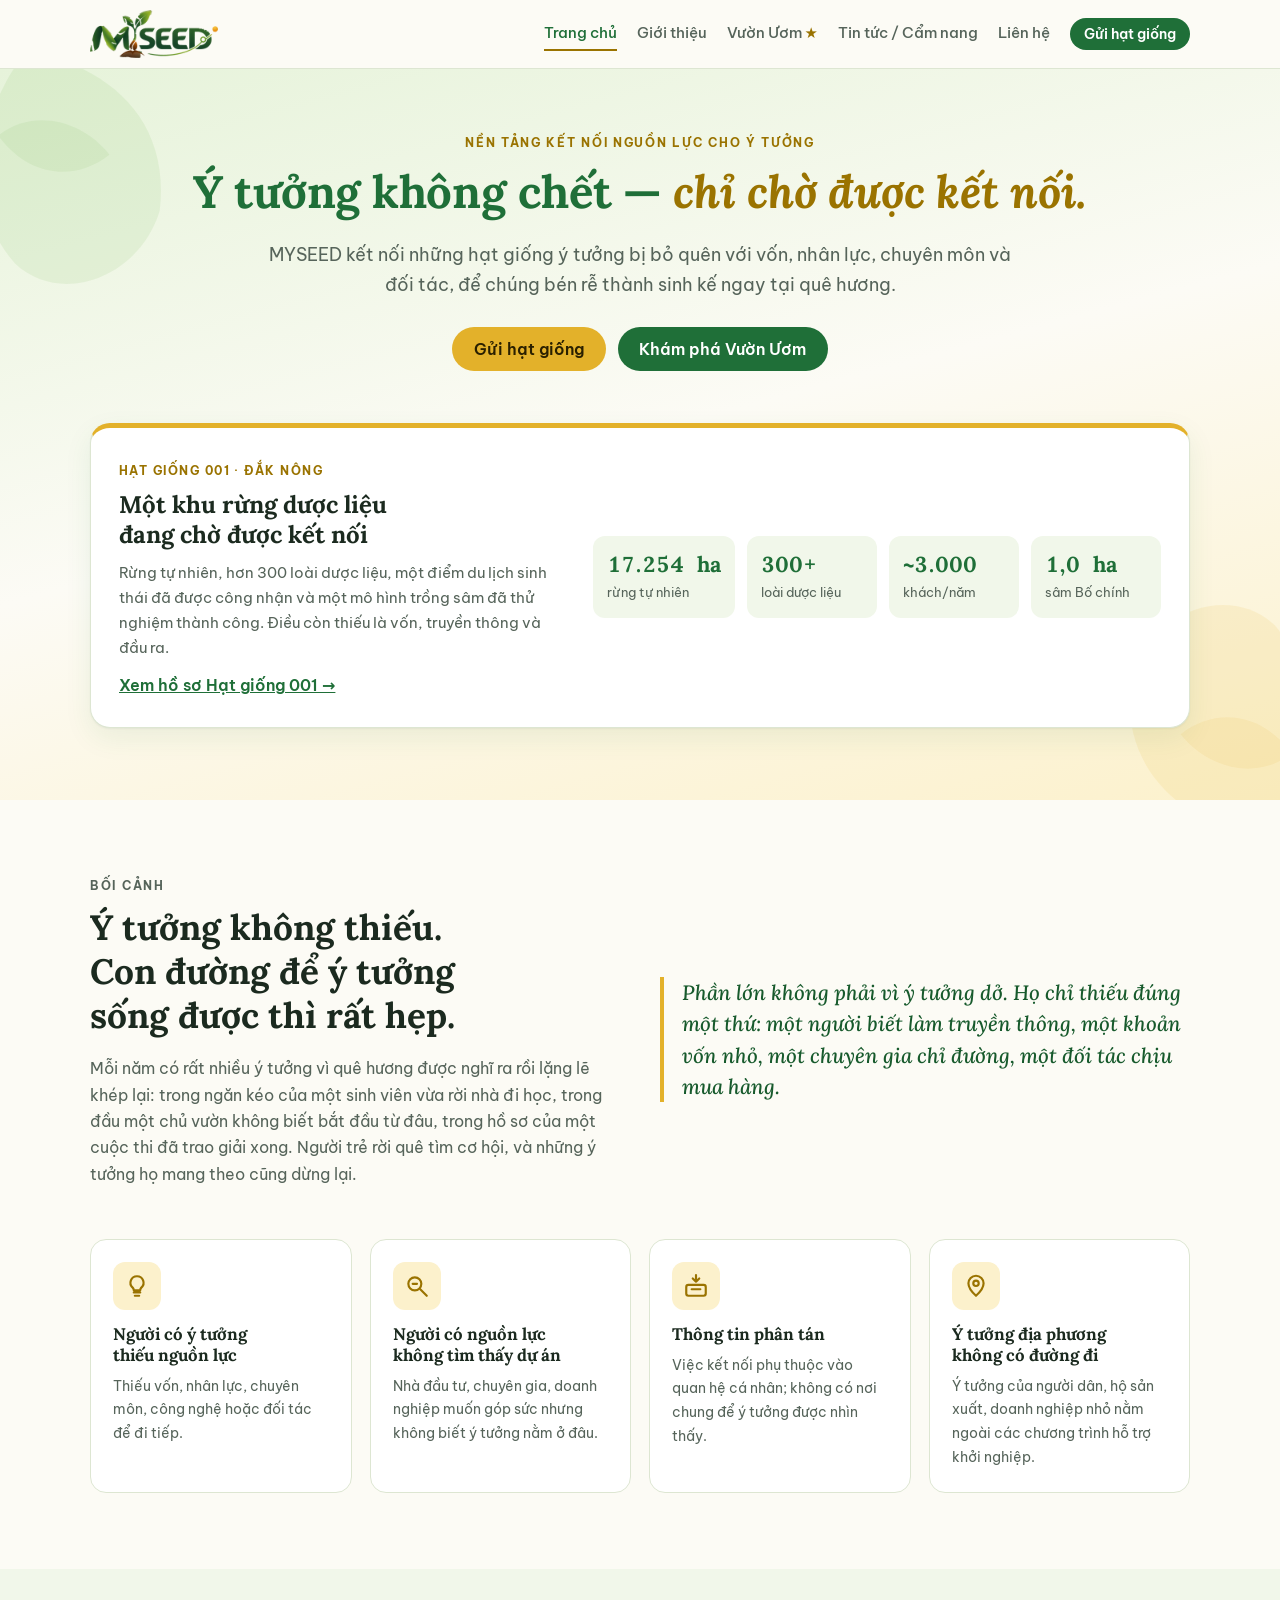
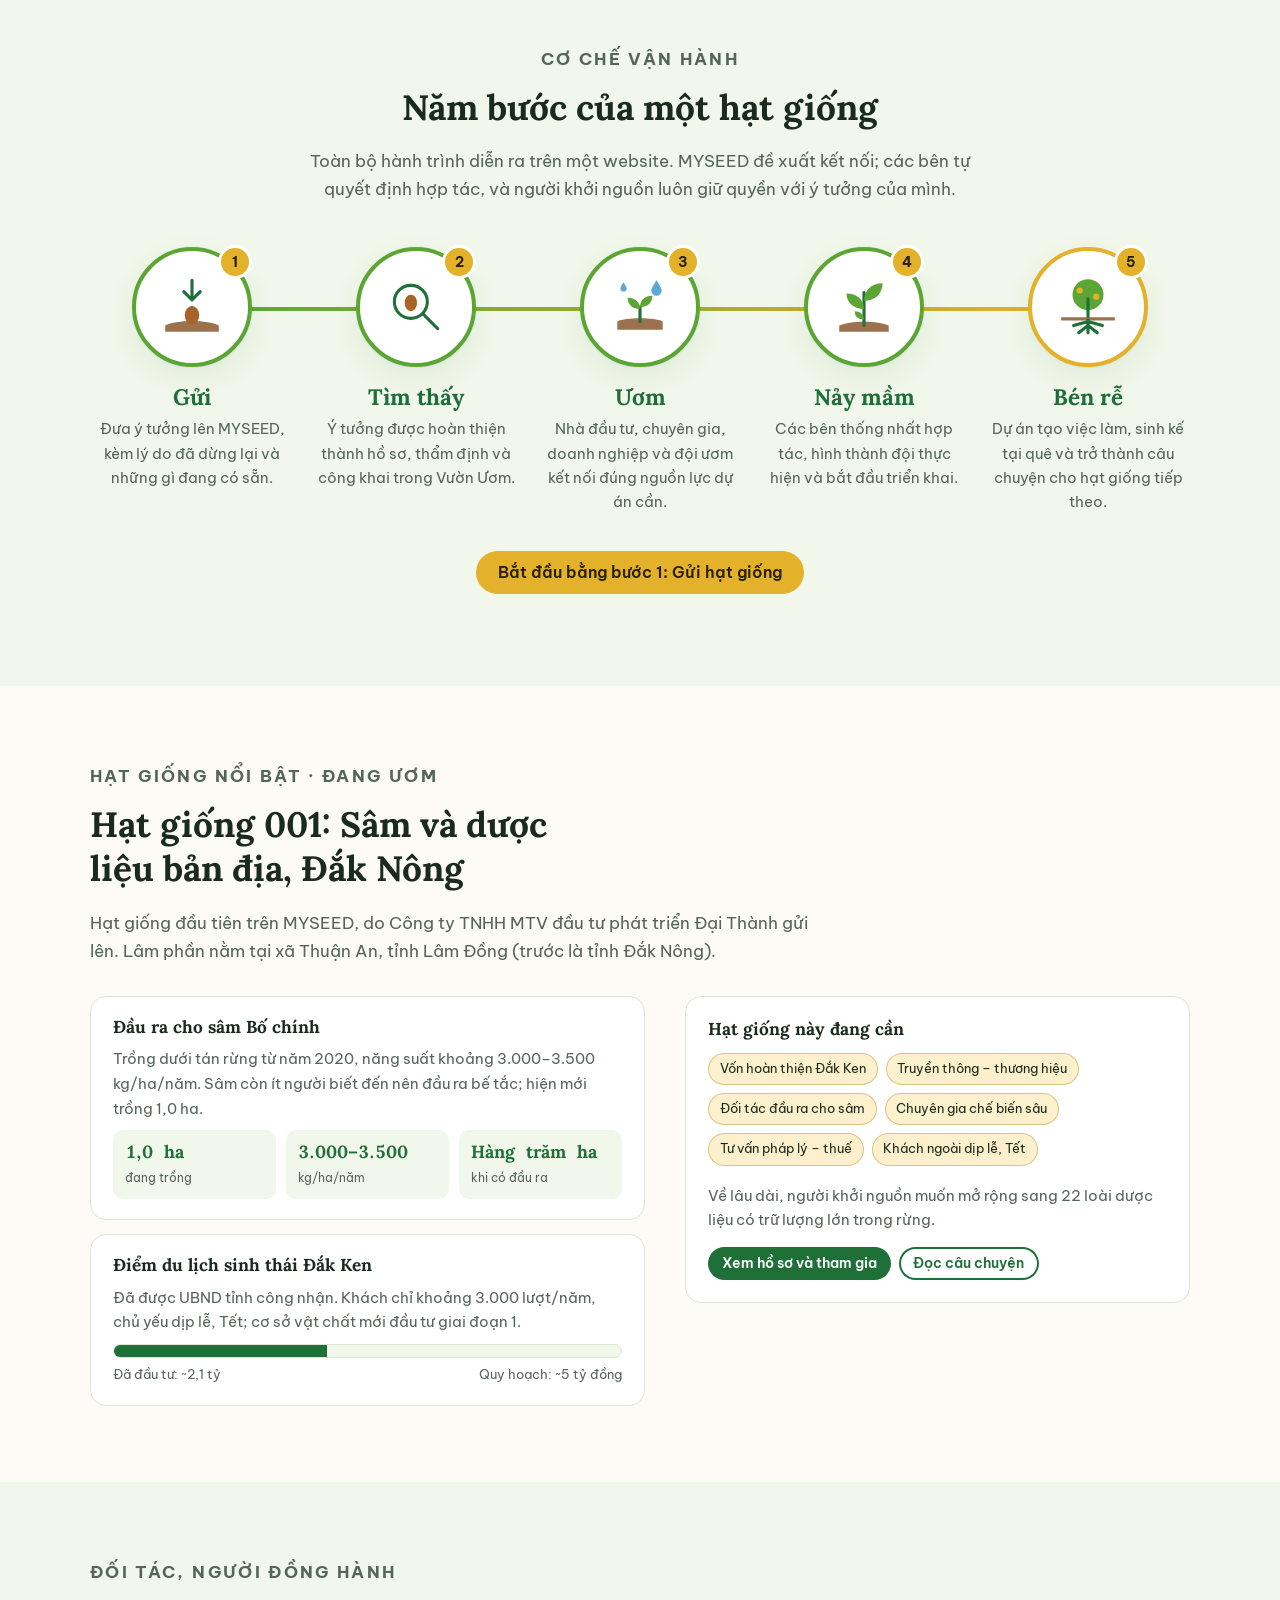
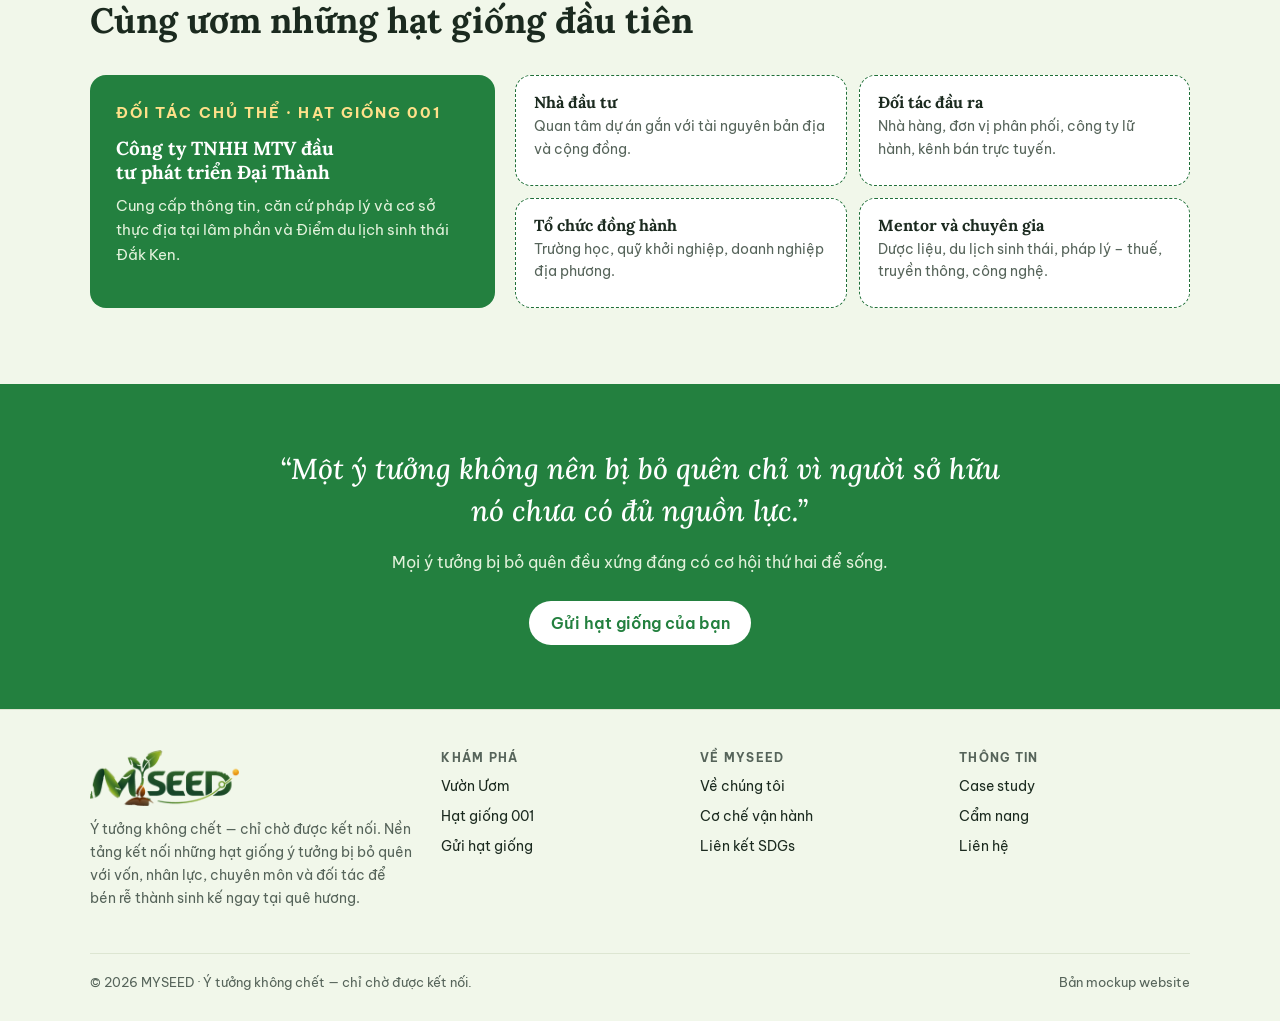
==== commit 96a5013e: "Add files via upload" ====
--- a/index.html
+++ b/index.html
@@ -4,10 +4,10 @@
   <meta charset="utf-8">
   <meta name="viewport" content="width=device-width, initial-scale=1, viewport-fit=cover">
   <title>MYSEED · Hạt giống bỏ quên</title>
-  <meta name="description" content="MYSEED kết nối những hạt giống ý tưởng bị bỏ quên với vốn, nhân lực, chuyên môn và đối tác để bén rễ thành sinh kế tại quê hương. Case thí điểm: Hạt giống 001 – Sâm và dược liệu bản địa, Đắk Nông.">
+  <meta name="description" content="MYSEED kết nối những hạt giống ý tưởng bị bỏ quên với vốn, nhân lực, chuyên môn và đối tác để bén rễ thành sinh kế tại quê hương.">
   <meta property="og:title" content="MYSEED · Hạt giống bỏ quên">
-  <meta property="og:description" content="MYSEED kết nối những hạt giống ý tưởng bị bỏ quên với vốn, nhân lực, chuyên môn và đối tác để bén rễ thành sinh kế tại quê hương. Case thí điểm: Hạt giống 001 – Sâm và dược liệu bản địa, Đắk Nông.">
-  <link rel="icon" href="data:image/svg+xml,<svg xmlns='http://www.w3.org/2000/svg' viewBox='0 0 100 100'><text y='.9em' font-size='90'>🌱</text></svg>">
+  <meta property="og:description" content="MYSEED kết nối những hạt giống ý tưởng bị bỏ quên với vốn, nhân lực, chuyên môn và đối tác để bén rễ thành sinh kế tại quê hương.">
+  <link rel="icon" type="image/png" href="favicon.png">
   <link rel="preconnect" href="https://fonts.googleapis.com">
   <link rel="preconnect" href="https://fonts.gstatic.com" crossorigin>
   <link href="https://fonts.googleapis.com/css2?family=Be+Vietnam+Pro:wght@400;500;600;700&family=Lora:ital,wght@0,500;0,600;0,700;1,500&display=swap" rel="stylesheet">
@@ -16,7 +16,7 @@
 <body>
 <header class="nav">
   <div class="wrap nav-inner">
-    <a class="brand" href="index.html"><span class="brand-mark"><svg viewBox="0 0 24 24" aria-hidden="true"><path d="M12 21V11" stroke="#f3d27a" stroke-width="2" stroke-linecap="round" fill="none"/><path d="M12 13C8 13 5.5 10.5 5.5 6.5 9.5 6.5 12 9 12 13Z" fill="#cfe7c4"/><path d="M12 11C12 7.5 14.5 4.5 18.5 4.5 18.5 8.5 16 11 12 11Z" fill="#9fd49a"/></svg></span><b>MYSEED</b></a>
+    <a class="brand" href="index.html"><img src="logo.png" alt="MYSEED" width="128" height="48"></a>
     <button class="nav-toggle" aria-label="Mở menu" aria-expanded="false">☰</button>
     <nav class="nav-links" aria-label="Điều hướng chính">
       <a href="index.html" aria-current="page">Trang chủ</a><a href="gioi-thieu.html">Giới thiệu</a><a href="vuon-uom.html">Vườn Ươm <span class="star">★</span></a><a href="tin-tuc.html">Tin tức / Cẩm nang</a><a href="lien-he.html">Liên hệ</a>
@@ -26,86 +26,72 @@
 </header>
 <main>
 
-<!-- Dải 1: Banner + câu chuyện Hạt giống 001 -->
-<section class="banner">
-  <svg class="roots" viewBox="0 0 400 300" aria-hidden="true"><path d="M200 0 V90 C200 130 150 150 110 190 C80 220 60 260 40 300"/><path d="M200 90 C220 140 280 150 310 200 C330 235 340 270 360 300"/><path d="M200 60 C185 110 190 170 200 300"/><path d="M110 190 C120 230 100 260 90 300"/><path d="M310 200 C290 240 300 270 290 300"/><path d="M150 150 C120 150 90 140 60 150"/><path d="M260 150 C290 140 330 150 370 140"/></svg>
-  <div class="wrap banner-grid">
-    <div>
+<!-- Dải 1: Banner -->
+<section class="hero">
+  <svg class="hero-deco l" viewBox="0 0 200 200" aria-hidden="true"><path d="M100 10C150 40 180 90 150 150 120 190 60 190 40 150 20 100 50 40 100 10Z"/><path d="M60 60C90 50 120 70 130 100 100 110 70 95 60 60Z"/></svg><svg class="hero-deco r" viewBox="0 0 200 200" aria-hidden="true"><path d="M100 10C150 40 180 90 150 150 120 190 60 190 40 150 20 100 50 40 100 10Z"/><path d="M60 60C90 50 120 70 130 100 100 110 70 95 60 60Z"/></svg>
+  <div class="wrap">
+    <div class="hero-top">
       <p class="eyebrow">Nền tảng kết nối nguồn lực cho ý tưởng</p>
-      <h1>Ý tưởng không chết — <em>chỉ chờ được kết nối.</em></h1>
+      <h1 class="slogan"><span class="a">Ý tưởng không chết —</span> <span class="b">chỉ chờ được kết nối.</span></h1>
       <p class="lead">MYSEED kết nối những hạt giống ý tưởng bị bỏ quên với vốn, nhân lực, chuyên môn và đối tác, để chúng bén rễ thành sinh kế ngay tại quê hương.</p>
-      <div class="banner-cta">
+      <div class="hero-cta">
         <a class="btn btn-gold" href="gui-hat-giong.html">Gửi hạt giống</a>
-        <a class="btn btn-ghost" href="vuon-uom.html">Khám phá Vườn Ươm</a>
-      </div>
-      <p class="program">Chương trình “Sinh viên thế hệ mới” · Chủ đề “Quê mình có việc, Gen ‘Ziệt’ có cách”</p>
-    </div>
-    <aside class="seed-story">
-      <span class="tag-001">Hạt giống 001 · Đắk Nông</span>
-      <h3>Một khu rừng dược liệu đang chờ được kết nối</h3>
-      <p>Rừng tự nhiên, hơn 300 loài dược liệu, một điểm du lịch sinh thái đã được công nhận và một mô hình trồng sâm đã thử nghiệm thành công. Nhưng khách mỗi năm còn ít và sâm Bố chính mới trồng ở quy mô 1 ha, vì thiếu vốn, thiếu truyền thông và chưa có đầu ra.</p>
-      <div class="story-stats">
-        <div><b>17.254,46 ha</b><span>rừng tự nhiên sản xuất</span></div>
-        <div><b>300+</b><span>loài cây dược liệu</span></div>
-        <div><b>~3.000</b><span>khách/năm tại Đắk Ken</span></div>
-        <div><b>1,0 ha</b><span>sâm Bố chính đang trồng</span></div>
-      </div>
-      <a href="du-an.html#hat-giong-001">Xem hồ sơ Hạt giống 001 →</a>
-    </aside>
-  </div>
-</section>
-
-<!-- Dải 2: Giới thiệu ngắn + số liệu -->
+        <a class="btn" href="vuon-uom.html">Khám phá Vườn Ươm</a>
+      </div>
+    </div>
+    <div class="hero-seed">
+      <div>
+        <span class="tag-001">Hạt giống 001 · Đắk Nông</span>
+        <h2>Một khu rừng dược liệu đang chờ được kết nối</h2>
+        <p>Rừng tự nhiên, hơn 300 loài dược liệu, một điểm du lịch sinh thái đã được công nhận và một mô hình trồng sâm đã thử nghiệm thành công. Điều còn thiếu là vốn, truyền thông và đầu ra.</p>
+        <a class="more" href="du-an.html#hat-giong-001">Xem hồ sơ Hạt giống 001 →</a>
+      </div>
+      <div class="seed-stats">
+        <div><b>17.254 ha</b><span>rừng tự nhiên</span></div>
+        <div><b>300+</b><span>loài dược liệu</span></div>
+        <div><b>~3.000</b><span>khách/năm</span></div>
+        <div><b>1,0 ha</b><span>sâm Bố chính</span></div>
+      </div>
+    </div>
+  </div>
+</section>
+
+<!-- Dải 2: Bối cảnh và vấn đề -->
 <section class="section">
-  <div class="wrap intro-grid">
-    <div>
-      <p class="eyebrow">MYSEED là gì?</p>
-      <h2>Tìm đúng nguồn lực cho đúng dự án</h2>
-      <p>MYSEED là một nền tảng website kết nối những ý tưởng có tiềm năng nhưng chưa được triển khai, gọi là “hạt giống”, với các nguồn lực cần thiết để biến chúng thành dự án thật: vốn, nhân lực, chuyên môn, công nghệ và đối tác.</p>
-      <p>Người có ý tưởng có thể là sinh viên, người dân địa phương, chủ hộ sản xuất, doanh nghiệp nhỏ hay bất kỳ ai từng nghĩ ra điều gì đó cho quê hương nhưng chưa thể làm. Không phải ý tưởng nào cũng cần tiền, nhưng ý tưởng nào cũng cần được nhìn thấy, được hoàn thiện và được gặp đúng người.</p>
-      <a class="btn btn-ghost btn-sm" href="gioi-thieu.html">Tìm hiểu thêm</a>
-    </div>
-    <div>
-      <h3>Chiếc phễu hẹp dần của ý tưởng sinh viên</h3>
-      <div class="funnel">
-        <div class="funnel-step"><b>33.808</b><p>dự án khởi nghiệp của sinh viên, giai đoạn 2020–2024</p></div>
-        <div class="funnel-step"><b>~300</b><p>doanh nghiệp được các trường đại học ươm tạo từ năm 2020</p></div>
-        <div class="funnel-step"><b>12</b><p>doanh nghiệp gọi được vốn từ nhà đầu tư</p></div>
-      </div>
-      <p class="src" style="margin-top:8px">Nguồn: Bộ GD&amp;ĐT, tổng kết 7 năm Đề án 1665. Các chỉ số đo đối tượng khác nhau, không quy đổi thành tỷ lệ. Ý tưởng của người dân, hộ sản xuất nằm hoàn toàn ngoài chiếc phễu này.</p>
-      <div class="table-wrap gap-table">
-        <table>
-          <thead><tr><th>Việt Nam, 2026</th><th class="r">Nông thôn</th><th class="r">Thành thị</th></tr></thead>
-          <tbody>
-            <tr><td>Thu nhập bình quân lao động, 6 tháng đầu năm (triệu đồng/tháng)</td><td class="r">7,9</td><td class="r">10,6</td></tr>
-            <tr><td>Thanh niên 15–24 tuổi NEET, quý II</td><td class="r">11,5%</td><td class="r">7,8%</td></tr>
-            <tr><td>Lao động có việc làm phi chính thức, quý II</td><td class="r">71,2%</td><td class="r">47,1%</td></tr>
-          </tbody>
-        </table>
-      </div>
-      <p class="src" style="margin-top:8px">Nguồn: Cục Thống kê – Bộ Tài chính, 03/07/2026.</p>
-    </div>
-  </div>
-</section>
-
-<!-- Dải 3: Cơ chế 5 bước -->
-<section class="section section-alt">
-  <div class="wrap">
-    <div class="section-head">
+  <div class="wrap">
+    <div class="context">
+      <div>
+        <p class="eyebrow">Bối cảnh</p>
+        <h2>Ý tưởng không thiếu. Con đường để ý tưởng sống được thì rất hẹp.</h2>
+        <p>Mỗi năm có rất nhiều ý tưởng vì quê hương được nghĩ ra rồi lặng lẽ khép lại: trong ngăn kéo của một sinh viên vừa rời nhà đi học, trong đầu một chủ vườn không biết bắt đầu từ đâu, trong hồ sơ của một cuộc thi đã trao giải xong. Người trẻ rời quê tìm cơ hội, và những ý tưởng họ mang theo cũng dừng lại.</p>
+      </div>
+      <blockquote>Phần lớn không phải vì ý tưởng dở. Họ chỉ thiếu đúng một thứ: một người biết làm truyền thông, một khoản vốn nhỏ, một chuyên gia chỉ đường, một đối tác chịu mua hàng.</blockquote>
+    </div>
+    <div class="why-grid">
+      <article class="why-card"><span class="why-ico"><svg viewBox="0 0 24 24" fill="none" stroke="currentColor" stroke-width="2" stroke-linecap="round" stroke-linejoin="round"><path d="M9 18h6M10 21h4M12 3a6 6 0 0 0-4 10.5c.7.7 1 1.5 1 2.5h6c0-1 .3-1.8 1-2.5A6 6 0 0 0 12 3z"/></svg></span><h3>Người có ý tưởng thiếu nguồn lực</h3><p>Thiếu vốn, nhân lực, chuyên môn, công nghệ hoặc đối tác để đi tiếp.</p></article>
+      <article class="why-card"><span class="why-ico"><svg viewBox="0 0 24 24" fill="none" stroke="currentColor" stroke-width="2" stroke-linecap="round"><circle cx="10" cy="10" r="6"/><path d="M15 15l6 6"/><path d="M8 10h4" /></svg></span><h3>Người có nguồn lực không tìm thấy dự án</h3><p>Nhà đầu tư, chuyên gia, doanh nghiệp muốn góp sức nhưng không biết ý tưởng nằm ở đâu.</p></article>
+      <article class="why-card"><span class="why-ico"><svg viewBox="0 0 24 24" fill="none" stroke="currentColor" stroke-width="2" stroke-linecap="round" stroke-linejoin="round"><path d="M12 2v6M9 5l3 3 3-3"/><rect x="3" y="11" width="18" height="10" rx="2"/><path d="M8 15h8"/></svg></span><h3>Thông tin phân tán</h3><p>Việc kết nối phụ thuộc vào quan hệ cá nhân; không có nơi chung để ý tưởng được nhìn thấy.</p></article>
+      <article class="why-card"><span class="why-ico"><svg viewBox="0 0 24 24" fill="none" stroke="currentColor" stroke-width="2" stroke-linecap="round" stroke-linejoin="round"><path d="M12 21s-7-6.2-7-11.5A7 7 0 0 1 19 9.5C19 14.8 12 21 12 21z"/><circle cx="12" cy="9.5" r="2.5"/></svg></span><h3>Ý tưởng địa phương không có đường đi</h3><p>Ý tưởng của người dân, hộ sản xuất, doanh nghiệp nhỏ nằm ngoài các chương trình hỗ trợ khởi nghiệp.</p></article>
+    </div>
+  </div>
+</section>
+
+<!-- Dải 3: 5 bước của một hạt giống -->
+<section class="section grow-section">
+  <div class="wrap">
+    <div class="center-head">
       <p class="eyebrow">Cơ chế vận hành</p>
       <h2>Năm bước của một hạt giống</h2>
-      <p>Toàn bộ hành trình diễn ra trên một website duy nhất. MYSEED chỉ đề xuất kết nối; mọi quyết định hợp tác thuộc về các bên, và người khởi nguồn luôn giữ quyền với ý tưởng của mình.</p>
-    </div>
-    <ol class="steps">
-      <li><span class="step-no">BƯỚC 1</span><h3>Gửi</h3><p>Điền biểu mẫu “Gửi hạt giống”: ý tưởng, địa phương, lý do đã dừng lại và những gì đang có sẵn.</p></li>
-      <li><span class="step-no">BƯỚC 2</span><h3>Tìm thấy</h3><p>Ý tưởng được sàng lọc, hoàn thiện thành hồ sơ chuẩn, thẩm định rồi công khai trong Vườn Ươm.</p></li>
-      <li><span class="step-no">BƯỚC 3</span><h3>Ươm</h3><p>Dự án khai báo nguồn lực còn thiếu; nhà đầu tư, chuyên gia, doanh nghiệp và đội ươm gửi yêu cầu kết nối.</p></li>
-      <li><span class="step-no">BƯỚC 4</span><h3>Nảy mầm</h3><p>Các bên thống nhất hình thức hợp tác, hình thành đội thực hiện và bắt đầu triển khai.</p></li>
-      <li><span class="step-no">BƯỚC 5</span><h3>Bén rễ</h3><p>Kết quả được đo lường và ghi thành “câu chuyện bén rễ” để truyền cảm hứng cho hạt giống tiếp theo.</p></li>
+      <p>Toàn bộ hành trình diễn ra trên một website. MYSEED đề xuất kết nối; các bên tự quyết định hợp tác, và người khởi nguồn luôn giữ quyền với ý tưởng của mình.</p>
+    </div>
+    <ol class="grow">
+      <li class="g-step"><div class="g-ico"><svg viewBox="0 0 64 64" aria-hidden="true"><path class="ic-soil" d="M6 50c10-6 42-6 52 0v6H6z"/><ellipse class="ic-seed" cx="32" cy="40" rx="7" ry="9"/><path class="ic-stroke" d="M32 6v18M24 17l8 8 8-8"/></svg><span class="g-num">1</span></div><div><h3>Gửi</h3><p>Đưa ý tưởng lên MYSEED, kèm lý do đã dừng lại và những gì đang có sẵn.</p></div></li>
+      <li class="g-step"><div class="g-ico"><svg viewBox="0 0 64 64" aria-hidden="true"><ellipse class="ic-seed" cx="27" cy="28" rx="6" ry="8"/><circle class="ic-stroke" cx="27" cy="27" r="16"/><path class="ic-stroke" d="M39 39l14 14" stroke-width="5"/></svg><span class="g-num">2</span></div><div><h3>Tìm thấy</h3><p>Ý tưởng được hoàn thiện thành hồ sơ, thẩm định và công khai trong Vườn Ươm.</p></div></li>
+      <li class="g-step"><div class="g-ico"><svg viewBox="0 0 64 64" aria-hidden="true"><path class="ic-soil" d="M10 46c8-4 36-4 44 0v8H10z"/><path class="ic-stroke" d="M32 46V32"/><path class="ic-leaf" d="M32 34c-8 0-12-5-12-11 7 0 12 4 12 11z"/><path class="ic-leaf" d="M32 32c0-7 5-11 12-11 0 7-5 11-12 11z"/><path class="ic-drop" d="M48 6c3 5 5 8 5 10a5 5 0 0 1-10 0c0-2 2-5 5-10z"/><path class="ic-drop" d="M16 8c2 3 3 5 3 6a3 3 0 0 1-6 0c0-1 1-3 3-6z"/></svg><span class="g-num">3</span></div><div><h3>Ươm</h3><p>Nhà đầu tư, chuyên gia, doanh nghiệp và đội ươm kết nối đúng nguồn lực dự án cần.</p></div></li>
+      <li class="g-step"><div class="g-ico"><svg viewBox="0 0 64 64" aria-hidden="true"><path class="ic-soil" d="M8 50c10-5 38-5 48 0v6H8z"/><path class="ic-stroke" d="M32 50V18"/><path class="ic-leaf" d="M32 34c-11 0-17-7-17-15 10 0 17 6 17 15z"/><path class="ic-leaf" d="M32 26c0-10 7-17 18-17 0 10-7 17-18 17z"/><path class="ic-leaf" d="M32 44c-6 0-9-3-9-8 5 0 9 3 9 8z"/></svg><span class="g-num">4</span></div><div><h3>Nảy mầm</h3><p>Các bên thống nhất hợp tác, hình thành đội thực hiện và bắt đầu triển khai.</p></div></li>
+      <li class="g-step"><div class="g-ico"><svg viewBox="0 0 64 64" aria-hidden="true"><circle class="ic-leaf" cx="32" cy="20" r="15"/><circle class="ic-gold" cx="24" cy="16" r="3"/><circle class="ic-gold" cx="40" cy="22" r="3"/><path class="ic-stroke" d="M32 24v18"/><path class="ic-soil" d="M6 42h52v3H6z"/><path class="ic-stroke" d="M32 45v12M32 50l-9 7M32 50l9 7M32 46l-14 4M32 46l14 4" stroke-width="2.4"/></svg><span class="g-num">5</span></div><div><h3>Bén rễ</h3><p>Dự án tạo việc làm, sinh kế tại quê và trở thành câu chuyện cho hạt giống tiếp theo.</p></div></li>
     </ol>
-    <div class="chain" aria-label="Chuỗi giá trị">
-      <span>Ý tưởng</span><i>→</i><span>Hoàn thiện</span><i>→</i><span>Dự án</span><i>→</i><span>Kết nối nguồn lực</span><i>→</i><span>Triển khai</span><i>→</i><span>Tác động</span>
-    </div>
+    <p style="text-align:center;margin-top:36px"><a class="btn btn-gold" href="gui-hat-giong.html">Bắt đầu bằng bước 1: Gửi hạt giống</a></p>
   </div>
 </section>
 
@@ -115,25 +101,25 @@
     <div class="section-head">
       <p class="eyebrow">Hạt giống nổi bật · Đang ươm</p>
       <h2>Hạt giống 001: Sâm và dược liệu bản địa, Đắk Nông</h2>
-      <p>Hạt giống đầu tiên trên MYSEED, do Công ty TNHH MTV đầu tư phát triển Đại Thành gửi lên. Lâm phần nằm tại xã Thuận An, tỉnh Lâm Đồng (trước sắp xếp là tỉnh Đắk Nông).</p>
+      <p>Hạt giống đầu tiên trên MYSEED, do Công ty TNHH MTV đầu tư phát triển Đại Thành gửi lên. Lâm phần nằm tại xã Thuận An, tỉnh Lâm Đồng (trước là tỉnh Đắk Nông).</p>
     </div>
     <div class="feature">
       <div class="axes">
         <div class="axis">
-          <h3>Trục 1 · Đầu ra cho sâm Bố chính</h3>
-          <p>Trồng dưới tán rừng từ năm 2020, đạt khoảng 3.000–3.500 kg/ha/năm. Sâm ít người biết đến nên đầu ra bế tắc; Công ty mới dừng ở 1,0 ha.</p>
+          <h3>Đầu ra cho sâm Bố chính</h3>
+          <p>Trồng dưới tán rừng từ năm 2020, năng suất khoảng 3.000–3.500 kg/ha/năm. Sâm còn ít người biết đến nên đầu ra bế tắc; hiện mới trồng 1,0 ha.</p>
           <div class="kv">
             <div><b>1,0 ha</b><span>đang trồng</span></div>
             <div><b>3.000–3.500</b><span>kg/ha/năm</span></div>
-            <div><b>Hàng trăm ha</b><span>có thể tổ chức khi có đầu ra</span></div>
+            <div><b>Hàng trăm ha</b><span>khi có đầu ra</span></div>
           </div>
         </div>
         <div class="axis">
-          <h3>Trục 2 · Điểm du lịch sinh thái Đắk Ken</h3>
-          <p>Được UBND tỉnh công nhận theo Quyết định 293/QĐ-UBND. Khách chỉ khoảng 3.000 lượt/năm, chủ yếu dịp lễ, Tết. Quy hoạch trên 58.000 m² với vốn khoảng 5 tỷ đồng.</p>
+          <h3>Điểm du lịch sinh thái Đắk Ken</h3>
+          <p>Đã được UBND tỉnh công nhận. Khách chỉ khoảng 3.000 lượt/năm, chủ yếu dịp lễ, Tết; cơ sở vật chất mới đầu tư giai đoạn 1.</p>
           <div class="capital">
             <div class="capital-bar" role="img" aria-label="Đã đầu tư khoảng 2,1 trên 5 tỷ đồng"><i></i></div>
-            <div class="capital-legend"><span>Đã đầu tư giai đoạn 1: ~2,1 tỷ</span><span>Còn thiếu: ~2,9 tỷ / 5 tỷ</span></div>
+            <div class="capital-legend"><span>Đã đầu tư: ~2,1 tỷ</span><span>Quy hoạch: ~5 tỷ đồng</span></div>
           </div>
         </div>
       </div>
@@ -142,31 +128,18 @@
         <div class="needs">
           <span class="need">Vốn hoàn thiện Đắk Ken</span><span class="need">Truyền thông – thương hiệu</span><span class="need">Đối tác đầu ra cho sâm</span><span class="need">Chuyên gia chế biến sâu</span><span class="need">Tư vấn pháp lý – thuế</span><span class="need">Khách ngoài dịp lễ, Tết</span>
         </div>
-        <p>Ba nút thắt lớn nhất là vốn đầu tư, năng lực vận hành và quảng bá – truyền thông. Về lâu dài, người khởi nguồn muốn mở rộng sang 22 loài dược liệu có trữ lượng lớn đã được xác định qua điều tra năm 2020.</p>
+        <p>Về lâu dài, người khởi nguồn muốn mở rộng sang 22 loài dược liệu có trữ lượng lớn trong rừng.</p>
         <div class="pill-row">
           <a class="btn btn-sm" href="du-an.html#hat-giong-001">Xem hồ sơ và tham gia</a>
-          <a class="btn btn-sm btn-ghost" href="tin-tuc.html#case-study">Đọc case study</a>
-        </div>
-      </div>
-    </div>
-  </div>
-</section>
-
-<!-- Dải 5: Lưới dự án mới nhất -->
+          <a class="btn btn-sm btn-ghost" href="tin-tuc.html#case-study">Đọc câu chuyện</a>
+        </div>
+      </div>
+    </div>
+  </div>
+</section>
+
+<!-- Dải 5: Đối tác, người đồng hành -->
 <section class="section section-alt">
-  <div class="wrap">
-    <div class="section-head">
-      <p class="eyebrow">Vườn Ươm</p>
-      <h2>Hạt giống mới nhất</h2>
-      <p>Ba dạng khác nhau của cùng một vấn đề: ý tưởng có giá trị nhưng thiếu đúng một thứ để đi tiếp.</p>
-    </div>
-    <div class="seed-grid" id="latestSeeds"></div>
-    <p style="margin-top:22px"><a class="btn btn-ghost" href="vuon-uom.html">Vào Vườn Ươm</a></p>
-  </div>
-</section>
-
-<!-- Dải 6: Đối tác, người đồng hành -->
-<section class="section">
   <div class="wrap">
     <div class="section-head">
       <p class="eyebrow">Đối tác, người đồng hành</p>
@@ -179,9 +152,9 @@
         <p>Cung cấp thông tin, căn cứ pháp lý và cơ sở thực địa tại lâm phần và Điểm du lịch sinh thái Đắk Ken.</p>
       </div>
       <div class="seeking">
-        <div><h4>Nhà đầu tư</h4><p>Quan tâm dự án gắn với tài nguyên bản địa và cộng đồng, trước hết là vốn cho giai đoạn tiếp theo của Đắk Ken.</p></div>
-        <div><h4>Đối tác đầu ra</h4><p>Nhà hàng, đơn vị phân phối, công ty lữ hành, kênh bán trực tuyến cho sâm Bố chính và dược liệu.</p></div>
-        <div><h4>Tổ chức đồng hành</h4><p>Trường học, quỹ khởi nghiệp, doanh nghiệp địa phương, tổ chức phát triển cộng đồng.</p></div>
+        <div><h4>Nhà đầu tư</h4><p>Quan tâm dự án gắn với tài nguyên bản địa và cộng đồng.</p></div>
+        <div><h4>Đối tác đầu ra</h4><p>Nhà hàng, đơn vị phân phối, công ty lữ hành, kênh bán trực tuyến.</p></div>
+        <div><h4>Tổ chức đồng hành</h4><p>Trường học, quỹ khởi nghiệp, doanh nghiệp địa phương.</p></div>
         <div><h4>Mentor và chuyên gia</h4><p>Dược liệu, du lịch sinh thái, pháp lý – thuế, truyền thông, công nghệ.</p></div>
       </div>
     </div>
@@ -199,7 +172,7 @@
   <div class="wrap">
     <div class="footer-grid">
       <div>
-        <a class="brand" href="index.html"><span class="brand-mark"><svg viewBox="0 0 24 24" aria-hidden="true"><path d="M12 21V11" stroke="#f3d27a" stroke-width="2" stroke-linecap="round" fill="none"/><path d="M12 13C8 13 5.5 10.5 5.5 6.5 9.5 6.5 12 9 12 13Z" fill="#cfe7c4"/><path d="M12 11C12 7.5 14.5 4.5 18.5 4.5 18.5 8.5 16 11 12 11Z" fill="#9fd49a"/></svg></span><b>MYSEED</b></a>
+        <a class="brand" href="index.html"><img src="logo.png" alt="MYSEED" width="149" height="56"></a>
         <p class="muted small" style="margin-top:12px">Ý tưởng không chết — chỉ chờ được kết nối. Nền tảng kết nối những hạt giống ý tưởng bị bỏ quên với vốn, nhân lực, chuyên môn và đối tác để bén rễ thành sinh kế ngay tại quê hương.</p>
       </div>
       <div>
@@ -228,8 +201,8 @@
       </div>
     </div>
     <div class="footer-bottom">
-      <span>Chương trình “Sinh viên thế hệ mới” · Chủ đề “Quê mình có việc, Gen ‘Ziệt’ có cách”</span>
-      <span>Bản mockup tĩnh · dữ liệu theo proposal MYSEED 09/2026</span>
+      <span>© 2026 MYSEED · Ý tưởng không chết — chỉ chờ được kết nối.</span>
+      <span>Bản mockup website</span>
     </div>
   </div>
 </footer>
--- a/style.css
+++ b/style.css
@@ -1,48 +1,51 @@
-/* MYSEED — mockup website (theo sitemap mục 9.1 của proposal)
-   Layout: trang nhiều mục, dải nội dung toàn chiều ngang, lưới 12 cột mềm; màu rừng + vàng sâm theo nhận diện proposal */
+/* MYSEED — mockup website
+   Layout: trang nhiều mục, dải nội dung toàn chiều ngang; màu chủ đạo xanh lá (theo logo) + vàng gold */
 :root {
-  --bg: #fbf7ec;
-  --bg-alt: #f2ecdb;
+  --bg: #fcfbf5;
+  --bg-alt: #f1f7ea;
   --surface: #ffffff;
-  --ink: #1d2a21;
-  --ink-soft: #55604f;
-  --line: #e2d9c2;
-  --forest: #17532f;
-  --forest-2: #0f3d22;
-  --leaf-soft: #e6efe4;
-  --gold: #a87a0c;
-  --gold-soft: #f6ecd0;
+  --ink: #1b2a1f;
+  --ink-soft: #56645a;
+  --line: #dde6d2;
+  --forest: #1f6f38;
+  --forest-2: #175a2c;
+  --leaf: #5ba534;
+  --leaf-soft: #e6f3da;
+  --gold: #9a7300;
+  --gold-fill: #e3b12a;
+  --gold-soft: #fcf1cc;
   --bad: #b3432f;
-  --band: #17532f;
-  --on-band: #fbf6e6;
-  --on-band-soft: #cfe0cf;
+  --band: #23803f;
+  --on-band: #ffffff;
+  --on-band-soft: #e3f2dc;
   --btn-ink: #ffffff;
+  --gold-ink: #2a2000;
   --overlay: rgba(15, 30, 20, .55);
-  --shadow: 0 1px 2px rgba(29,42,33,.06), 0 8px 24px rgba(29,42,33,.07);
-  --radius: 14px;
+  --shadow: 0 1px 2px rgba(27,42,31,.05), 0 10px 28px rgba(31,111,56,.08);
+  --radius: 16px;
   --serif: "Lora", Georgia, "Times New Roman", serif;
   --sans: "Be Vietnam Pro", system-ui, -apple-system, "Segoe UI", sans-serif;
 }
 @media (prefers-color-scheme: dark) {
   :root:not([data-theme="light"]) {
-    --bg: #101612; --bg-alt: #161f18; --surface: #1c261f;
-    --ink: #edf0e6; --ink-soft: #b1b9a8; --line: #2d3a30;
-    --forest: #82c79c; --forest-2: #a8dbb9; --leaf-soft: #1d3224;
-    --gold: #e2b54e; --gold-soft: #33290f; --bad: #ec8a74;
-    --band: #12301e; --on-band: #f4f1e2; --on-band-soft: #b7cdb9;
-    --btn-ink: #0d2416; --overlay: rgba(0,0,0,.65);
-    --shadow: 0 1px 2px rgba(0,0,0,.3), 0 8px 24px rgba(0,0,0,.3);
+    --bg: #111713; --bg-alt: #17211a; --surface: #1d2820;
+    --ink: #eef2e8; --ink-soft: #b3bdae; --line: #2f3d32;
+    --forest: #86cf8e; --forest-2: #a9e0ae; --leaf: #8bd06a; --leaf-soft: #1f3524;
+    --gold: #edc251; --gold-fill: #e3b12a; --gold-soft: #3a2f10; --bad: #ec8a74;
+    --band: #1c5e30; --on-band: #ffffff; --on-band-soft: #cfe6cf;
+    --btn-ink: #0e2415; --gold-ink: #2a2000; --overlay: rgba(0,0,0,.65);
+    --shadow: 0 1px 2px rgba(0,0,0,.3), 0 10px 28px rgba(0,0,0,.3);
     color-scheme: dark;
   }
 }
 :root[data-theme="dark"] {
-  --bg: #101612; --bg-alt: #161f18; --surface: #1c261f;
-  --ink: #edf0e6; --ink-soft: #b1b9a8; --line: #2d3a30;
-  --forest: #82c79c; --forest-2: #a8dbb9; --leaf-soft: #1d3224;
-  --gold: #e2b54e; --gold-soft: #33290f; --bad: #ec8a74;
-  --band: #12301e; --on-band: #f4f1e2; --on-band-soft: #b7cdb9;
-  --btn-ink: #0d2416; --overlay: rgba(0,0,0,.65);
-  --shadow: 0 1px 2px rgba(0,0,0,.3), 0 8px 24px rgba(0,0,0,.3);
+  --bg: #111713; --bg-alt: #17211a; --surface: #1d2820;
+  --ink: #eef2e8; --ink-soft: #b3bdae; --line: #2f3d32;
+  --forest: #86cf8e; --forest-2: #a9e0ae; --leaf: #8bd06a; --leaf-soft: #1f3524;
+  --gold: #edc251; --gold-fill: #e3b12a; --gold-soft: #3a2f10; --bad: #ec8a74;
+  --band: #1c5e30; --on-band: #ffffff; --on-band-soft: #cfe6cf;
+  --btn-ink: #0e2415; --gold-ink: #2a2000; --overlay: rgba(0,0,0,.65);
+  --shadow: 0 1px 2px rgba(0,0,0,.3), 0 10px 28px rgba(0,0,0,.3);
   color-scheme: dark;
 }
 
@@ -77,18 +80,19 @@
 .btn:hover { filter: brightness(1.08); transform: translateY(-1px); }
 .btn-sm { padding: .5em 1em; font-size: .88rem; }
 .btn-ghost { background: transparent; color: var(--forest); box-shadow: inset 0 0 0 2px var(--forest); }
-.btn-gold { background: var(--gold); color: var(--btn-ink); }
+.btn-gold { background: var(--gold-fill); color: var(--gold-ink); }
 .btn-band { background: var(--on-band); color: var(--band); }
 .btn[disabled] { opacity: .5; cursor: not-allowed; transform: none; }
 :focus-visible { outline: 2px solid var(--gold); outline-offset: 2px; }
 
 /* Header */
 .nav { position: sticky; top: env(safe-area-inset-top, 0px); z-index: 30; background: color-mix(in srgb, var(--bg) 90%, transparent); backdrop-filter: blur(10px); border-bottom: 1px solid var(--line); }
-.nav-inner { display: flex; align-items: center; justify-content: space-between; gap: 16px; height: 64px; }
+.nav-inner { display: flex; align-items: center; justify-content: space-between; gap: 16px; height: 68px; }
 .brand { display: flex; align-items: center; gap: 10px; text-decoration: none; color: var(--ink); }
 .brand-mark { width: 34px; height: 34px; border-radius: 50%; background: var(--band); display: grid; place-items: center; }
 .brand-mark svg { width: 20px; height: 20px; }
-.brand b { font: 700 1.15rem var(--serif); letter-spacing: .06em; }
+.brand img { display: block; height: 48px; width: auto; }
+.footer .brand img { height: 56px; }
 .nav-links { display: flex; align-items: center; gap: 20px; }
 .nav-links a:not(.btn) { color: var(--ink-soft); text-decoration: none; font-size: .93rem; font-weight: 500; padding: 4px 0; border-bottom: 2px solid transparent; }
 .nav-links a:not(.btn):hover { color: var(--forest); }
@@ -97,7 +101,7 @@
 .nav-toggle { display: none; background: none; border: 0; font-size: 1.5rem; color: var(--ink); cursor: pointer; }
 @media (max-width: 940px) {
   .nav-toggle { display: block; }
-  .nav-links { display: none; position: absolute; top: 64px; left: 0; right: 0; flex-direction: column; align-items: flex-start; gap: 14px; padding: 18px 20px 22px; background: var(--bg); border-bottom: 1px solid var(--line); }
+  .nav-links { display: none; position: absolute; top: 68px; left: 0; right: 0; flex-direction: column; align-items: flex-start; gap: 14px; padding: 18px 20px 22px; background: var(--bg); border-bottom: 1px solid var(--line); }
   .nav-links.open { display: flex; }
 }
 
@@ -194,6 +198,7 @@
 .state-bo-quen { background: var(--gold-soft); color: var(--ink); }
 .state-dang-uom { background: var(--leaf-soft); color: var(--forest-2); }
 .state-thanh-cay { background: var(--forest); color: var(--btn-ink); }
+.state-dang-uom { background: var(--leaf-soft); color: var(--forest-2); }
 .seed h3 { margin: 0; font-size: 1.12rem; }
 .seed h3 a { color: var(--ink); text-decoration: none; }
 .seed h3 a:hover { color: var(--forest); }
@@ -395,3 +400,133 @@
   .form-panel { padding: 20px; }
 }
 @media (prefers-reduced-motion: reduce) { html { scroll-behavior: auto; } .btn { transition: none; } }
+
+/* ===== v3: Hero sáng ===== */
+.hero { position: relative; overflow: hidden; padding-block: 64px 72px; background: linear-gradient(165deg, var(--leaf-soft) 0%, var(--bg) 50%, var(--gold-soft) 100%); }
+.hero-deco { position: absolute; width: 280px; height: 280px; pointer-events: none; opacity: .5; }
+.hero-deco path { fill: var(--leaf); opacity: .18; }
+.hero-deco.l { left: -70px; top: -40px; transform: rotate(-20deg); }
+.hero-deco.r { right: -80px; bottom: -60px; transform: rotate(160deg); }
+.hero-deco.r path { fill: var(--gold-fill); opacity: .22; }
+.hero-top { text-align: center; position: relative; }
+.hero-top .eyebrow { color: var(--gold); }
+.slogan { font-size: clamp(1.55rem, 3.55vw, 3.05rem); white-space: nowrap; letter-spacing: -.005em; margin: .2em 0 .45em; }
+.slogan .a { color: var(--forest); }
+.slogan .b { color: var(--gold); font-style: italic; }
+.hero-top .lead { margin: 0 auto; max-width: 42em; }
+.hero-cta { display: flex; flex-wrap: wrap; justify-content: center; gap: 12px; margin-top: 28px; }
+@media (max-width: 760px) {
+  .slogan { white-space: normal; font-size: clamp(1.7rem, 7.4vw, 2.3rem); }
+  .slogan span { display: block; }
+}
+.hero-seed { position: relative; margin-top: 52px; display: grid; grid-template-columns: 1.1fr 1.4fr; gap: 28px; align-items: center; background: var(--surface); border: 1px solid var(--line); border-top: 5px solid var(--gold-fill); border-radius: 20px; padding: 28px; box-shadow: var(--shadow); }
+.hero-seed > * { min-width: 0; }
+.tag-001 { font: 700 .76rem var(--sans); letter-spacing: .12em; color: var(--gold); text-transform: uppercase; }
+.hero-seed h2 { font-size: 1.5rem; margin: .35em 0 .4em; }
+.hero-seed p { color: var(--ink-soft); font-size: .95rem; margin-bottom: .8em; }
+.hero-seed a.more { font-weight: 600; color: var(--forest); }
+.seed-stats { display: grid; grid-template-columns: repeat(4, 1fr); gap: 12px; }
+.seed-stats div { background: var(--bg-alt); border-radius: 12px; padding: 14px; }
+.seed-stats b { display: block; font: 700 1.35rem var(--serif); color: var(--forest); font-variant-numeric: tabular-nums; white-space: nowrap; }
+.seed-stats span { font-size: .8rem; color: var(--ink-soft); }
+
+/* ===== Bối cảnh & vấn đề ===== */
+.why-grid { display: grid; grid-template-columns: repeat(4, 1fr); gap: 18px; }
+.why-card { background: var(--surface); border: 1px solid var(--line); border-radius: var(--radius); padding: 22px; min-width: 0; }
+.why-ico { width: 48px; height: 48px; border-radius: 12px; background: var(--gold-soft); color: var(--gold); display: grid; place-items: center; margin-bottom: 14px; }
+.why-ico svg { width: 26px; height: 26px; }
+.why-card h3 { font-size: 1.05rem; }
+.why-card p { font-size: .9rem; color: var(--ink-soft); margin: 0; }
+.context { display: grid; grid-template-columns: 1fr 1fr; gap: 40px; align-items: center; margin-bottom: 36px; }
+.context p { color: var(--ink-soft); }
+.context blockquote { margin: 0; font: italic 500 1.3rem/1.5 var(--serif); color: var(--forest-2); border-left: 4px solid var(--gold-fill); padding-left: 18px; }
+
+/* ===== 5 bước (nổi bật) ===== */
+.grow-section { background: var(--bg-alt); position: relative; }
+.center-head { text-align: center; max-width: 44em; margin: 0 auto 44px; }
+.center-head p { color: var(--ink-soft); font-size: 1.05rem; }
+.grow { list-style: none; margin: 0; padding: 0; display: grid; grid-template-columns: repeat(5, 1fr); gap: 20px; position: relative; }
+.grow::before { content: ""; position: absolute; top: 60px; left: 10%; right: 10%; height: 4px; border-radius: 4px; background: linear-gradient(90deg, var(--leaf), var(--gold-fill)); }
+.g-step { position: relative; text-align: center; }
+.g-ico { position: relative; width: 120px; height: 120px; border-radius: 50%; margin: 0 auto 16px; background: var(--surface); border: 4px solid var(--leaf); display: grid; place-items: center; box-shadow: var(--shadow); }
+.g-step:last-child .g-ico { border-color: var(--gold-fill); }
+.g-ico svg { width: 66px; height: 66px; }
+.g-num { position: absolute; top: -6px; right: -4px; width: 34px; height: 34px; border-radius: 50%; background: var(--gold-fill); color: var(--gold-ink); font: 700 .9rem var(--sans); display: grid; place-items: center; border: 3px solid var(--surface); }
+.g-step h3 { font-size: 1.4rem; color: var(--forest); margin-bottom: .3em; }
+.g-step p { font-size: .92rem; color: var(--ink-soft); margin: 0 auto; max-width: 16em; }
+.ic-stroke { stroke: var(--forest); fill: none; stroke-width: 3; stroke-linecap: round; stroke-linejoin: round; }
+.ic-leaf { fill: var(--leaf); }
+.ic-seed { fill: #a8632a; }
+.ic-soil { fill: #8a5a2e; opacity: .85; }
+.ic-gold { fill: var(--gold-fill); }
+.ic-drop { fill: #5aa9d6; }
+@media (max-width: 900px) {
+  .grow { grid-template-columns: 1fr; gap: 14px; max-width: 520px; margin: 0 auto; }
+  .grow::before { top: 20px; bottom: 20px; left: 45px; right: auto; width: 4px; height: auto; background: linear-gradient(180deg, var(--leaf), var(--gold-fill)); }
+  .g-step { display: grid; grid-template-columns: 94px 1fr; gap: 16px; text-align: left; align-items: center; }
+  .g-ico { width: 90px; height: 90px; margin: 0; }
+  .g-ico svg { width: 50px; height: 50px; }
+  .g-step p { margin: 0; max-width: none; }
+}
+
+/* ===== 8 bước theo 3 chặng ===== */
+.phases { display: grid; grid-template-columns: 3fr 3fr 2fr; gap: 18px; align-items: stretch; }
+.phase { border-radius: 18px; overflow: hidden; background: var(--surface); border: 1px solid var(--line); display: flex; flex-direction: column; min-width: 0; }
+.phase-head { padding: 16px 20px; display: flex; justify-content: space-between; align-items: baseline; gap: 10px; }
+.phase-head h3 { margin: 0; font-size: 1.2rem; }
+.phase-head span { font-size: .78rem; font-weight: 700; letter-spacing: .08em; text-transform: uppercase; }
+.phase.p1 .phase-head { background: var(--leaf-soft); color: var(--forest-2); }
+.phase.p2 .phase-head { background: var(--gold-soft); color: var(--gold); }
+.phase.p3 .phase-head { background: var(--band); color: var(--on-band); }
+.phase.p3 .phase-head h3 { color: var(--on-band); }
+.phase ol { list-style: none; margin: 0; padding: 18px 20px 22px; display: grid; gap: 18px; position: relative; }
+.phase li { display: grid; grid-template-columns: 40px 1fr; gap: 12px; position: relative; }
+.phase li:not(:last-child)::after { content: ""; position: absolute; left: 19px; top: 42px; bottom: -16px; width: 2px; background: var(--line); }
+.phase li b.n { width: 40px; height: 40px; border-radius: 50%; display: grid; place-items: center; font: 700 1rem var(--serif); background: var(--gold-fill); color: var(--gold-ink); }
+.phase li h4 { margin: 2px 0 .15em; font-size: 1.02rem; }
+.phase li p { margin: 0; font-size: .88rem; color: var(--ink-soft); }
+@media (max-width: 900px) { .phases { grid-template-columns: 1fr; } }
+
+/* ===== Hệ sinh thái dạng vòng tròn ===== */
+.eco-ring { position: relative; width: min(100%, 780px); aspect-ratio: 1 / 1; margin: 0 auto; }
+.eco-ring svg.eco-lines { position: absolute; inset: 0; width: 100%; height: 100%; }
+.eco-lines circle { fill: none; stroke: var(--gold-fill); stroke-width: .35; stroke-dasharray: 1.2 1.2; opacity: .8; }
+.eco-lines line { stroke: var(--leaf); stroke-width: .35; opacity: .7; }
+.eco-center { position: absolute; left: 50%; top: 50%; width: 27%; aspect-ratio: 1 / 1; transform: translate(-50%, -50%); border-radius: 50%; background: var(--surface); border: 5px solid var(--gold-fill); box-shadow: var(--shadow); display: grid; place-content: center; text-align: center; padding: 6%; }
+.eco-center img { width: 100%; height: auto; }
+.eco-center span { font-size: .78rem; color: var(--ink-soft); margin-top: 4px; }
+.eco-node { position: absolute; width: 23%; transform: translate(-50%, -50%); background: var(--surface); border: 2px solid var(--leaf); border-radius: 14px; padding: 12px 12px; text-align: center; box-shadow: var(--shadow); }
+.eco-node:nth-of-type(even) { background: var(--leaf-soft); }
+.eco-node h4 { margin: 0 0 .25em; font-size: .98rem; color: var(--forest-2); }
+.eco-node p { margin: 0; font-size: .8rem; color: var(--ink-soft); line-height: 1.4; }
+.eco-list { display: none; }
+@media (max-width: 700px) {
+  .eco-node { width: 28%; padding: 8px 6px; border-radius: 10px; }
+  .eco-node h4 { font-size: .72rem; line-height: 1.25; margin: 0; }
+  .eco-node p { display: none; }
+  .eco-center span { display: none; }
+  .eco-list { display: grid; gap: 8px; margin-top: 18px; padding: 0; list-style: none; }
+  .eco-list li { background: var(--surface); border: 1px solid var(--line); border-radius: 12px; padding: 10px 14px; font-size: .9rem; }
+}
+
+/* ===== Khác biệt nổi trội ===== */
+.diff-grid { display: grid; grid-template-columns: repeat(3, 1fr); gap: 18px; }
+.diff { background: var(--surface); border: 1px solid var(--line); border-radius: var(--radius); padding: 24px; position: relative; min-width: 0; }
+.diff .dn { font: 700 2.2rem/1 var(--serif); color: var(--gold-fill); display: block; margin-bottom: 10px; }
+.diff h3 { font-size: 1.1rem; }
+.diff p { font-size: .92rem; color: var(--ink-soft); margin: 0; }
+@media (max-width: 900px) { .diff-grid { grid-template-columns: 1fr 1fr; } }
+@media (max-width: 560px) { .diff-grid { grid-template-columns: 1fr; } }
+
+/* ===== Đội ngũ ===== */
+.team-list { list-style: none; padding: 0; margin: 0 0 20px; display: flex; flex-wrap: wrap; gap: 12px; }
+.team-list li { display: flex; align-items: center; gap: 10px; background: var(--surface); border: 1px solid var(--line); border-radius: 999px; padding: 8px 18px 8px 8px; font-weight: 600; }
+.team-list li i { width: 34px; height: 34px; border-radius: 50%; background: var(--leaf-soft); color: var(--forest-2); display: grid; place-items: center; font: 700 .95rem var(--serif); font-style: normal; }
+.recruit { display: flex; gap: 18px; align-items: center; justify-content: space-between; flex-wrap: wrap; background: var(--gold-soft); border: 1px dashed var(--gold-fill); border-radius: var(--radius); padding: 20px 24px; }
+.recruit p { margin: 0; max-width: 46em; }
+.recruit b { color: var(--gold); }
+
+@media (max-width: 1000px) { .why-grid { grid-template-columns: 1fr 1fr; } .seed-stats { grid-template-columns: 1fr 1fr; } }
+@media (max-width: 800px) { .hero-seed, .context { grid-template-columns: 1fr; } }
+@media (max-width: 480px) { .why-grid { grid-template-columns: 1fr; } .hero-seed { padding: 20px; } }
+.partner-main .eyebrow, .cta-box .eyebrow { color: #ffe08a; }
